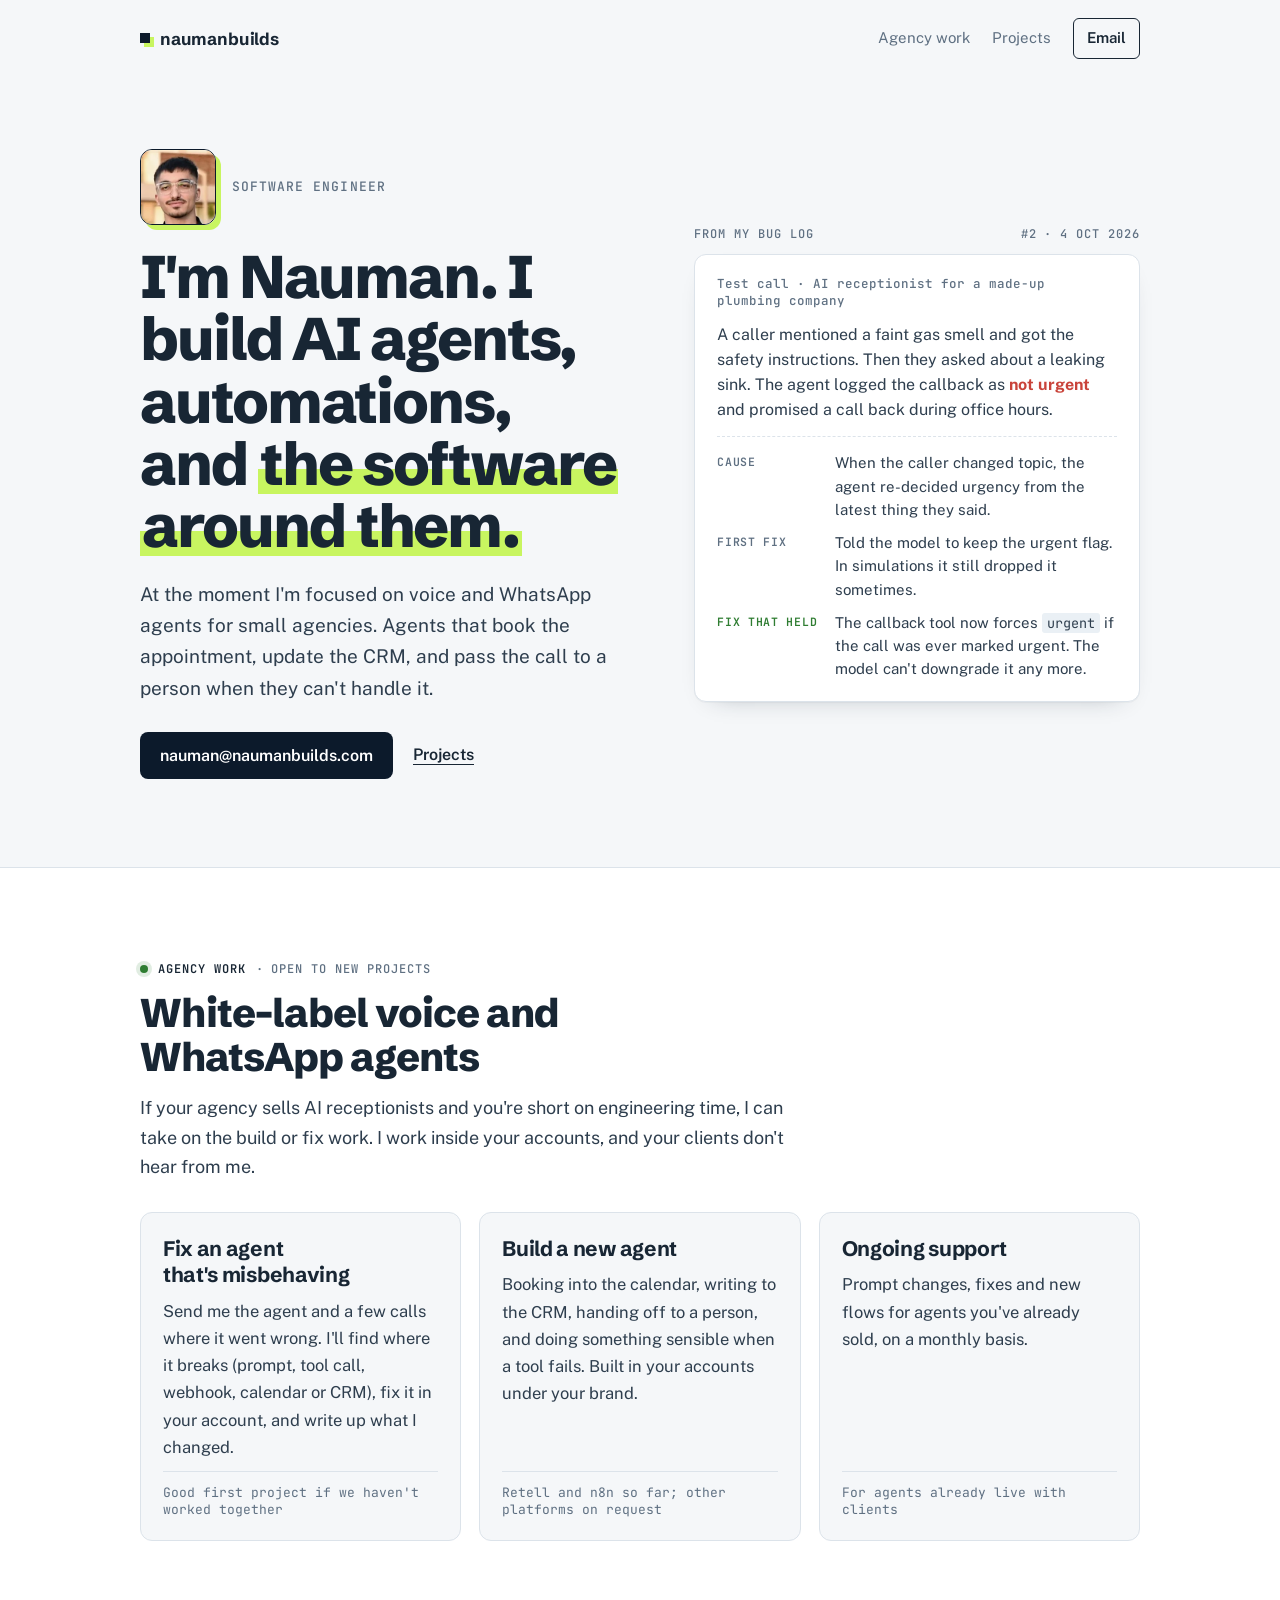
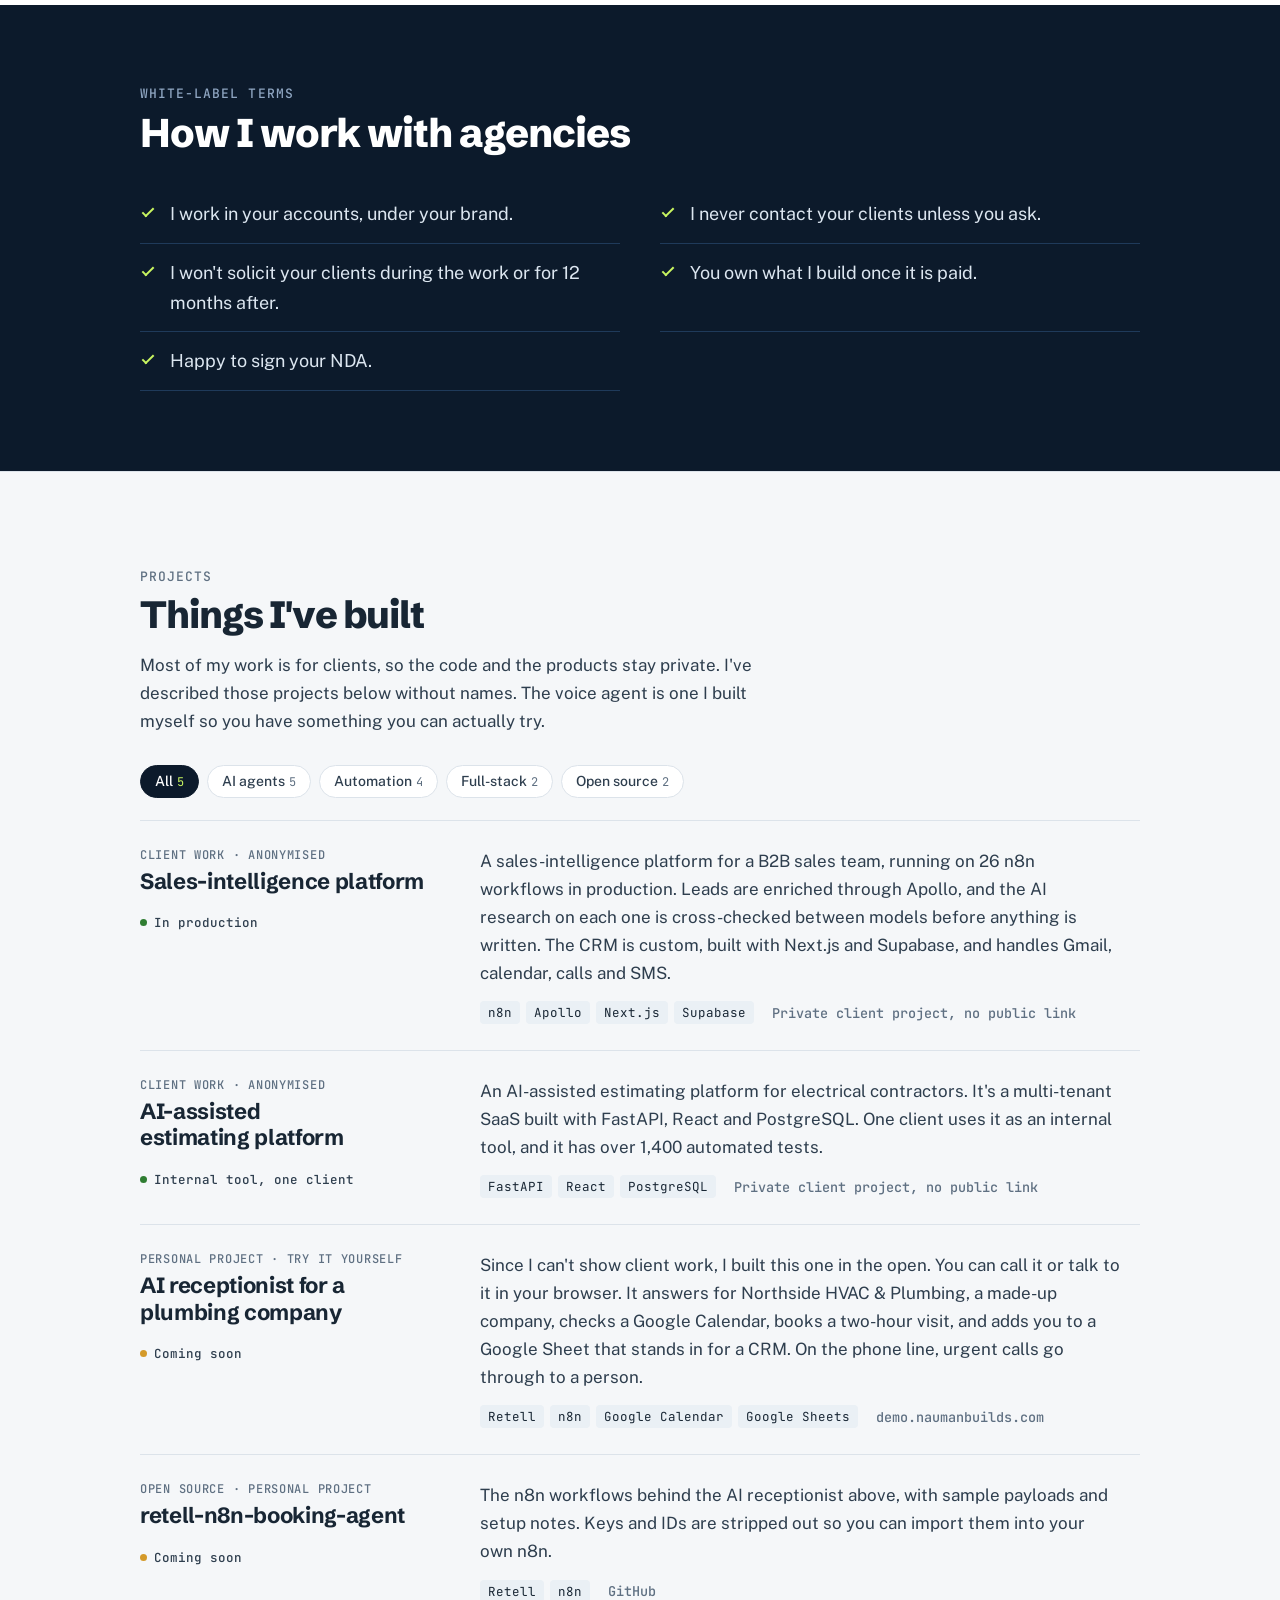
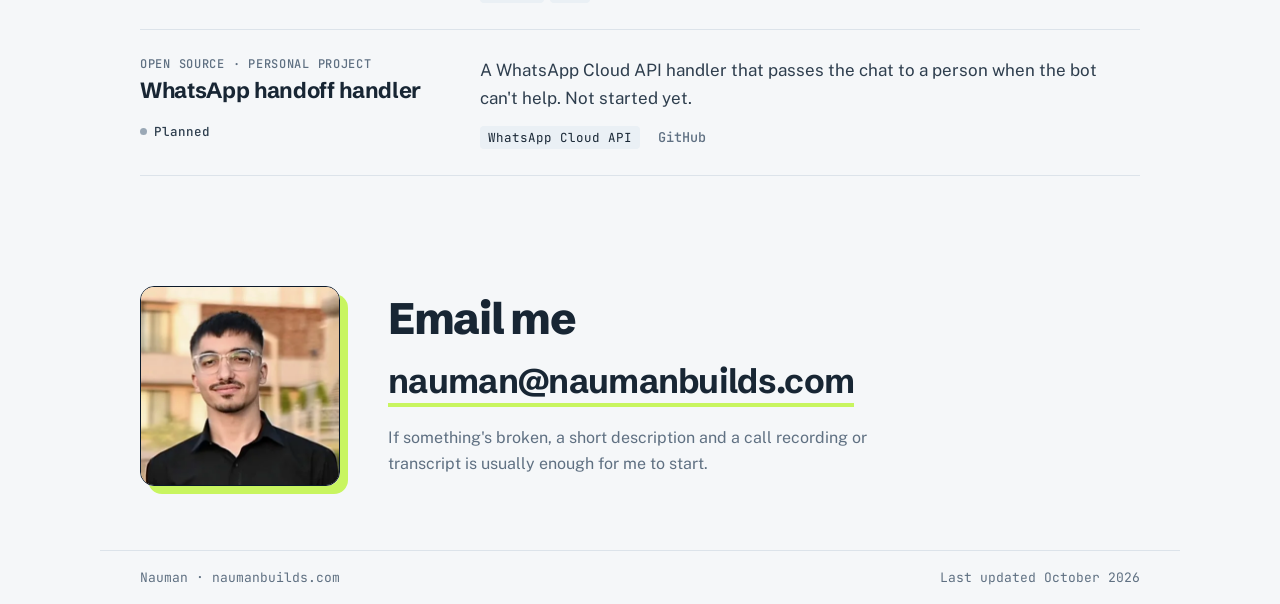
==== index.html @ 66db60d3 "Frame the voice agent as the project visitors can try Co-Authored-By: Claude Opus 5.5 <noreply@anthr" ====
<!doctype html>
<html lang="en">
<head>
<meta charset="utf-8">
<meta name="viewport" content="width=device-width, initial-scale=1">
<title>Nauman · software engineer · naumanbuilds</title>
<meta name="description" content="Nauman, software engineer. I build AI agents, automations, and the software around them, including white-label voice and WhatsApp agents for agencies.">
<link rel="canonical" href="https://naumanbuilds.com/">
<link rel="icon" href="favicon.svg" type="image/svg+xml">
<link rel="apple-touch-icon" href="apple-touch-icon.png">
<link rel="preload" href="assets/fonts/schibsted-grotesk-latin-var.woff2" as="font" type="font/woff2" crossorigin>
<link rel="preload" href="assets/fonts/public-sans-latin-var.woff2" as="font" type="font/woff2" crossorigin>
<link rel="stylesheet" href="assets/css/site.css">
<meta name="theme-color" content="#F5F7F9">
<meta property="og:type" content="website">
<meta property="og:url" content="https://naumanbuilds.com/">
<meta property="og:title" content="Nauman · software engineer">
<meta property="og:description" content="I build AI agents, automations, and the software around them.">
<meta property="og:image" content="https://naumanbuilds.com/assets/img/og.png">
<meta property="og:image:width" content="1200">
<meta property="og:image:height" content="630">
<meta name="twitter:card" content="summary_large_image">
</head>
<body>
<a class="skip" href="#main">Skip to content</a>

<header class="site-head">
  <div class="wrap">
    <a class="logo" href="/"><i aria-hidden="true"></i>naumanbuilds</a>
    <nav class="site-nav" aria-label="Main">
      <a href="#agency-work">Agency work</a>
      <a href="#projects">Projects</a>
      <a class="nav-mail" href="#contact">Email</a>
    </nav>
  </div>
</header>

<main id="main">
  <div class="wrap">
    <section class="hero" aria-labelledby="hero-title">
      <div>
        <div class="id">
          <picture>
            <source srcset="assets/img/nauman-avatar.webp" type="image/webp">
            <img class="avatar" src="assets/img/nauman-avatar.jpg" width="76" height="76" alt="Photo of Nauman">
          </picture>
          <p class="mono-label">Software engineer</p>
        </div>
        <h1 id="hero-title">I'm Nauman. I build AI agents, automations, and <span class="mark">the software around them.</span></h1>
        <p class="lede">At the moment I'm focused on voice and WhatsApp agents for small agencies. Agents that book the appointment, update the CRM, and pass the call to a person when they can't handle it.</p>
        <div class="cta">
          <a class="btn-mail" href="mailto:nauman@naumanbuilds.com">nauman@naumanbuilds.com</a>
          <a class="link-quiet" href="#projects">Projects</a>
        </div>
      </div>

      <aside class="bug" aria-labelledby="bug-title">
        <p class="bug-cap"><span id="bug-title">From my bug log</span><span>#2 · 4 Oct 2026</span></p>
        <div class="bug-card">
          <p class="bug-ctx">Test call · AI receptionist for a made-up plumbing company</p>
          <p>A caller mentioned a faint gas smell and got the safety instructions. Then they asked about a leaking sink. The agent logged the callback as <span class="bad">not urgent</span> and promised a call back during office hours.</p>
          <dl>
            <dt>Cause</dt>
            <dd>When the caller changed topic, the agent re-decided urgency from the latest thing they said.</dd>
            <dt>First fix</dt>
            <dd>Told the model to keep the urgent flag. In simulations it still dropped it sometimes.</dd>
            <dt class="held">Fix that held</dt>
            <dd>The callback tool now forces <code>urgent</code> if the call was ever marked urgent. The model can't downgrade it any more.</dd>
          </dl>
        </div>
      </aside>
    </section>
  </div>

  <!-- Current focus. To change focus later, replace this whole section. -->
  <section class="focus" id="agency-work" aria-labelledby="focus-title">
    <div class="wrap">
      <p class="focus-flag"><i aria-hidden="true"></i>Agency work <span>· open to new projects</span></p>
      <h2 id="focus-title">White-label voice and WhatsApp agents</h2>
      <p class="focus-lede">If your agency sells AI receptionists and you're short on engineering time, I can take on the build or fix work. I work inside your accounts, and your clients don't hear from me.</p>
      <ul class="services">
        <li class="service">
          <h3>Fix an agent that's misbehaving</h3>
          <p>Send me the agent and a few calls where it went wrong. I'll find where it breaks (prompt, tool call, webhook, calendar or CRM), fix it in your account, and write up what I changed.</p>
          <p class="note">Good first project if we haven't worked together</p>
        </li>
        <li class="service">
          <h3>Build a new agent</h3>
          <p>Booking into the calendar, writing to the CRM, handing off to a person, and doing something sensible when a tool fails. Built in your accounts under your brand.</p>
          <p class="note">Retell and n8n so far; other platforms on request</p>
        </li>
        <li class="service">
          <h3>Ongoing support</h3>
          <p>Prompt changes, fixes and new flows for agents you've already sold, on a monthly basis.</p>
          <p class="note">For agents already live with clients</p>
        </li>
      </ul>
    </div>
    <div class="terms">
      <div class="wrap">
        <div class="sec-head">
          <p class="mono-label">White-label terms</p>
          <h2>How I work with agencies</h2>
        </div>
        <ul>
          <li>I work in your accounts, under your brand.</li>
          <li>I never contact your clients unless you ask.</li>
          <li>I won't solicit your clients during the work or for 12 months after.</li>
          <li>You own what I build once it is paid.</li>
          <li>Happy to sign your NDA.</li>
        </ul>
      </div>
    </div>
  </section>

  <div class="wrap">
    <section class="projects" id="projects" aria-labelledby="projects-title">
      <div class="sec-head">
        <p class="mono-label">Projects</p>
        <h2 id="projects-title">Things I've built</h2>
        <p class="sec-intro">Most of my work is for clients, so the code and the products stay private. I've described those projects below without names. The voice agent is one I built myself so you have something you can actually try.</p>
      </div>

      <!-- Filter buttons are built from the data-tags below by assets/js/projects.js. -->
      <div class="filters" role="group" aria-label="Filter projects" hidden></div>

      <!--
        To add a project, copy one <li class="project"> block and edit it.
        data-tags: any of  ai  automation  fullstack  oss   (space-separated)
        status classes: "status live" (green), "status soon" (amber), "status" (grey)
        kind: "Client work · anonymised", "Personal project", "Personal project · try it yourself", "Open source · personal project"
      -->
      <ul class="project-list">
        <li class="project" data-tags="ai automation fullstack">
          <div>
            <p class="project-kind">Client work · anonymised</p>
            <h3>Sales-intelligence platform</h3>
            <p class="status live"><i aria-hidden="true"></i>In production</p>
          </div>
          <div>
            <p>A sales-intelligence platform for a B2B sales team, running on 26 n8n workflows in production. Leads are enriched through Apollo, and the AI research on each one is cross-checked between models before anything is written. The CRM is custom, built with Next.js and Supabase, and handles Gmail, calendar, calls and SMS.</p>
            <div class="project-foot">
              <ul class="stack" aria-label="Built with"><li>n8n</li><li>Apollo</li><li>Next.js</li><li>Supabase</li></ul>
              <span class="project-link">Private client project, no public link</span>
            </div>
          </div>
        </li>

        <li class="project" data-tags="ai fullstack">
          <div>
            <p class="project-kind">Client work · anonymised</p>
            <h3>AI-assisted estimating platform</h3>
            <p class="status live"><i aria-hidden="true"></i>Internal tool, one client</p>
          </div>
          <div>
            <p>An AI-assisted estimating platform for electrical contractors. It's a multi-tenant SaaS built with FastAPI, React and PostgreSQL. One client uses it as an internal tool, and it has over 1,400 automated tests.</p>
            <div class="project-foot">
              <ul class="stack" aria-label="Built with"><li>FastAPI</li><li>React</li><li>PostgreSQL</li></ul>
              <span class="project-link">Private client project, no public link</span>
            </div>
          </div>
        </li>

        <li class="project" data-tags="ai automation">
          <div>
            <p class="project-kind">Personal project · try it yourself</p>
            <h3>AI receptionist for a plumbing company</h3>
            <p class="status soon"><i aria-hidden="true"></i>Coming soon</p>
          </div>
          <div>
            <p>Since I can't show client work, I built this one in the open. You can call it or talk to it in your browser. It answers for Northside HVAC &amp; Plumbing, a made-up company, checks a Google Calendar, books a two-hour visit, and adds you to a Google Sheet that stands in for a CRM. On the phone line, urgent calls go through to a person.</p>
            <div class="project-foot">
              <ul class="stack" aria-label="Built with"><li>Retell</li><li>n8n</li><li>Google Calendar</li><li>Google Sheets</li></ul>
              <span class="project-link">demo.naumanbuilds.com</span>
            </div>
          </div>
        </li>

        <li class="project" data-tags="ai automation oss">
          <div>
            <p class="project-kind">Open source · personal project</p>
            <h3>retell-n8n-booking-agent</h3>
            <p class="status soon"><i aria-hidden="true"></i>Coming soon</p>
          </div>
          <div>
            <p>The n8n workflows behind the AI receptionist above, with sample payloads and setup notes. Keys and IDs are stripped out so you can import them into your own n8n.</p>
            <div class="project-foot">
              <ul class="stack" aria-label="Built with"><li>Retell</li><li>n8n</li></ul>
              <span class="project-link">GitHub</span>
            </div>
          </div>
        </li>

        <li class="project" data-tags="ai automation oss">
          <div>
            <p class="project-kind">Open source · personal project</p>
            <h3>WhatsApp handoff handler</h3>
            <p class="status"><i aria-hidden="true"></i>Planned</p>
          </div>
          <div>
            <p>A WhatsApp Cloud API handler that passes the chat to a person when the bot can't help. Not started yet.</p>
            <div class="project-foot">
              <ul class="stack" aria-label="Built with"><li>WhatsApp Cloud API</li></ul>
              <span class="project-link">GitHub</span>
            </div>
          </div>
        </li>
      </ul>
    </section>

    <section class="contact" id="contact" aria-labelledby="contact-title">
      <figure>
        <picture>
          <source srcset="assets/img/nauman-photo.webp" type="image/webp">
          <img src="assets/img/nauman-photo.jpg" width="200" height="200" alt="Photo of Nauman">
        </picture>
      </figure>
      <div>
        <h2 id="contact-title">Email me</h2>
        <a class="mail" href="mailto:nauman@naumanbuilds.com">nauman@naumanbuilds.com</a>
        <p>If something's broken, a short description and a call recording or transcript is usually enough for me to start.</p>
      </div>
    </section>
  </div>
</main>

<footer class="site-foot">
  <div class="wrap">
    <span>Nauman · naumanbuilds.com</span>
    <span>Last updated October 2026</span>
  </div>
</footer>

<script src="assets/js/projects.js" defer></script>
</body>
</html>
---- assets/css/site.css ----
/* naumanbuilds.com
   Light, readable main site. Navy and lime are shared with demo.naumanbuilds.com.
   Layout: one column of sections at max 1080px; hero is two columns on wide screens. */

@font-face {
  font-family: "Schibsted Grotesk";
  src: url("../fonts/schibsted-grotesk-latin-var.woff2") format("woff2");
  font-weight: 400 800;
  font-display: swap;
}
@font-face {
  font-family: "Public Sans";
  src: url("../fonts/public-sans-latin-var.woff2") format("woff2");
  font-weight: 400 700;
  font-display: swap;
}
@font-face {
  font-family: "JetBrains Mono";
  src: url("../fonts/jetbrains-mono-latin-var.woff2") format("woff2");
  font-weight: 400 600;
  font-display: swap;
}

:root {
  --bg: #F5F7F9;
  --surface: #FFFFFF;
  --ink: #182634;
  --body: #2E3E4E;
  --muted: #5F7082;
  --line: #DCE3EA;
  --chip: #EAF0F5;
  --navy: #0C1A2B;
  --navy-line: #1F3A5A;
  --navy-text: #DCE6F0;
  --navy-muted: #8FA6C2;
  --lime: #C8F560;
  --ok: #2F7D32;
  --fail: #C9433A;
  --soon: #D49A2A;
  --idle: #9AA8B6;

  --f-head: "Schibsted Grotesk", "Segoe UI", Roboto, Helvetica, Arial, sans-serif;
  --f-body: "Public Sans", "Segoe UI", Roboto, Helvetica, Arial, sans-serif;
  --f-mono: "JetBrains Mono", ui-monospace, SFMono-Regular, Menlo, Consolas, monospace;

  --wrap: 1080px;
  --gutter: clamp(18px, 4vw, 40px);
  --radius: 12px;
  color-scheme: light;
}

*, *::before, *::after { box-sizing: border-box }
html { -webkit-text-size-adjust: 100%; scroll-behavior: smooth }
@media (prefers-reduced-motion: reduce) { html { scroll-behavior: auto } }
body {
  margin: 0;
  background: var(--bg);
  color: var(--body);
  font-family: var(--f-body);
  font-size: 18px;
  line-height: 1.65;
}
img { max-width: 100%; height: auto; display: block }
a { color: inherit }
h1, h2, h3 { font-family: var(--f-head); color: var(--ink); text-wrap: balance; margin: 0 }
p { margin: 0 }
:focus-visible { outline: 2px solid var(--ink); outline-offset: 3px; border-radius: 2px }

.skip { position: absolute; left: 12px; top: -60px; background: var(--navy); color: #FFFFFF; padding: 10px 14px; border-radius: 6px; z-index: 10; text-decoration: none }
.skip:focus { top: 12px }

.wrap { max-width: var(--wrap); margin: 0 auto; padding-inline: var(--gutter) }
.mono-label { font: 500 13px/1.4 var(--f-mono); color: var(--muted); text-transform: uppercase; letter-spacing: .08em }

/* ---------- header ---------- */
.site-head .wrap { display: flex; flex-wrap: wrap; gap: 10px 24px; align-items: center; justify-content: space-between; padding-block: 18px }
.logo { display: inline-flex; align-items: center; gap: 10px; font: 700 17px var(--f-head); color: var(--ink); text-decoration: none; letter-spacing: -.01em }
.logo i { width: 10px; height: 10px; background: var(--navy); box-shadow: 4px 4px 0 var(--lime) }
.site-nav { display: flex; flex-wrap: wrap; gap: 6px 22px; align-items: center; font-size: 15px }
.site-nav a { color: var(--muted); text-decoration: none }
.site-nav a:hover { color: var(--ink) }
.site-nav .nav-mail { color: var(--ink); font-weight: 600; border: 1.5px solid var(--ink); padding: 7px 13px; border-radius: 6px }

/* ---------- hero ---------- */
.hero { display: grid; grid-template-columns: minmax(0, 1.1fr) minmax(0, 1fr); gap: clamp(28px, 5vw, 64px); align-items: center; padding-block: clamp(28px, 6vw, 72px) clamp(48px, 7vw, 88px) }
.id { display: flex; gap: 16px; align-items: center; margin-bottom: 20px }
.avatar { width: 76px; height: 76px; border-radius: 12px; object-fit: cover; border: 1.5px solid var(--navy); box-shadow: 5px 5px 0 var(--lime); flex: none }
.hero h1 { font-size: clamp(36px, 5.2vw, 60px); line-height: 1.04; letter-spacing: -.035em; font-weight: 800 }
.mark { background: linear-gradient(transparent 58%, var(--lime) 58%, var(--lime) 92%, transparent 92%); padding-inline: .04em; -webkit-box-decoration-break: clone; box-decoration-break: clone }
.lede { font-size: 19px; max-width: 46ch; margin-top: 22px }
.cta { display: flex; flex-wrap: wrap; gap: 12px 20px; align-items: center; margin-top: 28px }
.btn-mail { background: var(--navy); color: #FFFFFF; text-decoration: none; font: 600 16px var(--f-body); padding: 14px 20px; border-radius: 8px; overflow-wrap: anywhere }
.btn-mail:hover { background: #142a44 }
.link-quiet { color: var(--ink); font-weight: 600; font-size: 16px; text-underline-offset: 4px }

/* the hook: a real entry from the demo's bug log */
.bug { display: grid; gap: 12px; min-width: 0 }
.bug-cap { display: flex; justify-content: space-between; gap: 10px; font: 500 12px var(--f-mono); color: var(--muted); text-transform: uppercase; letter-spacing: .08em }
.bug-card { background: var(--surface); border: 1px solid var(--line); border-radius: var(--radius); padding: 20px 22px; font-size: 16px; line-height: 1.55; box-shadow: 0 1px 0 rgba(24,38,52,.03), 0 10px 26px -20px rgba(24,38,52,.45) }
.bug-card > p + p, .bug-card > p + dl { margin-top: 14px }
.bug-ctx { font: 500 12.5px var(--f-mono); color: var(--muted) }
.bug-card .bad { color: var(--fail); font-weight: 700 }
.bug-card dl { margin: 0; display: grid; grid-template-columns: 104px minmax(0, 1fr); gap: 10px 14px; border-top: 1px dashed var(--line); padding-top: 14px; font-size: 15px }
.bug-card dt { font: 600 11.5px/1.9 var(--f-mono); text-transform: uppercase; letter-spacing: .06em; color: var(--muted) }
.bug-card dt.held { color: var(--ok) }
.bug-card dd { margin: 0 }
code { font: 13.5px var(--f-mono); background: var(--chip); padding: 1px 5px; border-radius: 3px }

/* ---------- section headings ---------- */
.sec-head { display: grid; gap: 8px; margin-bottom: 30px; max-width: 640px }
.sec-head h2 { font-size: clamp(28px, 3.6vw, 38px); line-height: 1.12; letter-spacing: -.025em; font-weight: 800 }

/* ---------- agency work (swappable "current focus" block) ---------- */
.focus { background: var(--surface); border-block: 1px solid var(--line); padding-top: clamp(44px, 7vw, 84px) }
.focus-flag { display: inline-flex; gap: 10px; align-items: center; font: 600 12px var(--f-mono); text-transform: uppercase; letter-spacing: .08em; color: var(--ink); margin-bottom: 14px }
.focus-flag i { width: 8px; height: 8px; border-radius: 50%; background: var(--ok); box-shadow: 0 0 0 4px rgba(47,125,50,.14) }
.focus-flag span { color: var(--muted); font-weight: 500 }
.focus h2 { font-size: clamp(28px, 3.6vw, 40px); line-height: 1.1; letter-spacing: -.025em; font-weight: 800; max-width: 22ch }
.focus-lede { max-width: 60ch; margin: 14px 0 30px }
.services { display: grid; grid-template-columns: repeat(3, minmax(0, 1fr)); gap: 18px; list-style: none; margin: 0; padding: 0 }
.service { background: var(--bg); border: 1px solid var(--line); border-radius: var(--radius); padding: 22px; display: flex; flex-direction: column; gap: 10px; min-width: 0 }
.service h3 { font-size: 21px; line-height: 1.25; letter-spacing: -.015em; font-weight: 700 }
.service p { font-size: 16.5px }
.service .note { margin-top: auto; padding-top: 12px; border-top: 1px solid var(--line); font: 13px var(--f-mono); color: var(--muted) }

.terms { background: var(--navy); color: var(--navy-text); margin-top: clamp(40px, 6vw, 64px); padding-block: clamp(44px, 7vw, 80px) }
.terms .mono-label { color: var(--navy-muted) }
.terms h2 { color: #FFFFFF }
.terms ul { list-style: none; margin: 0; padding: 0; display: grid; grid-template-columns: repeat(2, minmax(0, 1fr)); gap: 0 40px }
.terms li { position: relative; padding: 14px 0 14px 30px; border-bottom: 1px solid var(--navy-line) }
.terms li::before { content: ""; position: absolute; left: 2px; top: 23px; width: 12px; height: 6px; border-left: 2.5px solid var(--lime); border-bottom: 2.5px solid var(--lime); transform: rotate(-45deg) }

/* ---------- projects ---------- */
.projects { padding-top: clamp(48px, 8vw, 96px) }
.filters { display: flex; flex-wrap: wrap; gap: 8px; margin-bottom: 22px }
.filters[hidden] { display: none }
.filters button { font: 500 14px var(--f-body); color: var(--body); background: var(--surface); border: 1px solid var(--line); border-radius: 999px; padding: 7px 14px; cursor: pointer }
.filters button span { font: 12px var(--f-mono); color: var(--muted); margin-left: 4px }
.filters button[aria-pressed="true"] { background: var(--navy); color: #FFFFFF; border-color: var(--navy) }
.filters button[aria-pressed="true"] span { color: var(--lime) }
.project-list { list-style: none; margin: 0; padding: 0; border-top: 1px solid var(--line) }
.project { display: grid; grid-template-columns: minmax(0, 300px) minmax(0, 1fr); gap: 10px 40px; padding: 26px 0; border-bottom: 1px solid var(--line) }
.project[hidden] { display: none }
.project .project-kind { font: 500 12px var(--f-mono); color: var(--muted); text-transform: uppercase; letter-spacing: .06em }
.project h3 { margin: 6px 0 10px; font-size: 22px; line-height: 1.2; letter-spacing: -.015em; font-weight: 700; overflow-wrap: anywhere }
.project .status { display: inline-flex; gap: 7px; align-items: center; font: 500 12.5px var(--f-mono) }
.status i { width: 7px; height: 7px; border-radius: 50%; background: var(--idle) }
.status.live i { background: var(--ok) }
.status.soon i { background: var(--soon) }
.project p { font-size: 17px; max-width: 64ch }
.project-foot { display: flex; flex-wrap: wrap; gap: 8px 18px; align-items: center; margin-top: 14px }
.stack { display: flex; flex-wrap: wrap; gap: 6px; list-style: none; margin: 0; padding: 0 }
.stack li { font: 12.5px var(--f-mono); color: var(--ink); background: var(--chip); padding: 3px 8px; border-radius: 4px }
.project-link { font: 500 13.5px var(--f-mono); color: var(--muted) }
.project-link a { color: var(--ink); font-weight: 600 }

/* ---------- contact ---------- */
.contact { display: grid; grid-template-columns: 200px minmax(0, 1fr); gap: clamp(24px, 4vw, 48px); align-items: center; padding-block: clamp(56px, 9vw, 110px) clamp(40px, 6vw, 64px) }
.contact figure { margin: 0 }
.contact img { width: 200px; aspect-ratio: 1; object-fit: cover; border-radius: 14px; border: 1.5px solid var(--navy); box-shadow: 8px 8px 0 var(--lime) }
.contact h2 { font-size: clamp(30px, 4vw, 44px); letter-spacing: -.03em; line-height: 1.1; font-weight: 800 }
.contact .mail { display: inline-block; margin-top: 18px; font: 700 clamp(22px, 3.6vw, 34px)/1.25 var(--f-head); color: var(--ink); text-decoration: none; border-bottom: 4px solid var(--lime); letter-spacing: -.02em; overflow-wrap: anywhere }
.contact .mail:hover { border-bottom-color: var(--ink) }
.contact p { margin-top: 18px; color: var(--muted); font-size: 16px; max-width: 52ch }

.site-foot .wrap { border-top: 1px solid var(--line); padding-block: 18px; font: 13px var(--f-mono); color: var(--muted); display: flex; flex-wrap: wrap; justify-content: space-between; gap: 8px }

/* ---------- small screens ---------- */
@media (max-width: 860px) {
  .hero, .terms ul { grid-template-columns: minmax(0, 1fr) }
  .services { grid-template-columns: minmax(0, 1fr) }
  .project { grid-template-columns: minmax(0, 1fr) }
  .site-nav a:not(.nav-mail) { display: none }
}
@media (max-width: 600px) {
  .contact { grid-template-columns: minmax(0, 1fr) }
  .contact img { width: 160px }
}
@media (max-width: 480px) {
  .bug-card dl { grid-template-columns: minmax(0, 1fr); gap: 2px }
  .bug-card dd { margin-bottom: 10px }
}

@media print {
  .site-nav, .filters, .skip { display: none }
  .terms { background: none; color: var(--body) }
  .terms h2 { color: var(--ink) }
}

.sec-intro { max-width: 62ch; color: var(--body); font-size: 17px; margin-top: 6px }
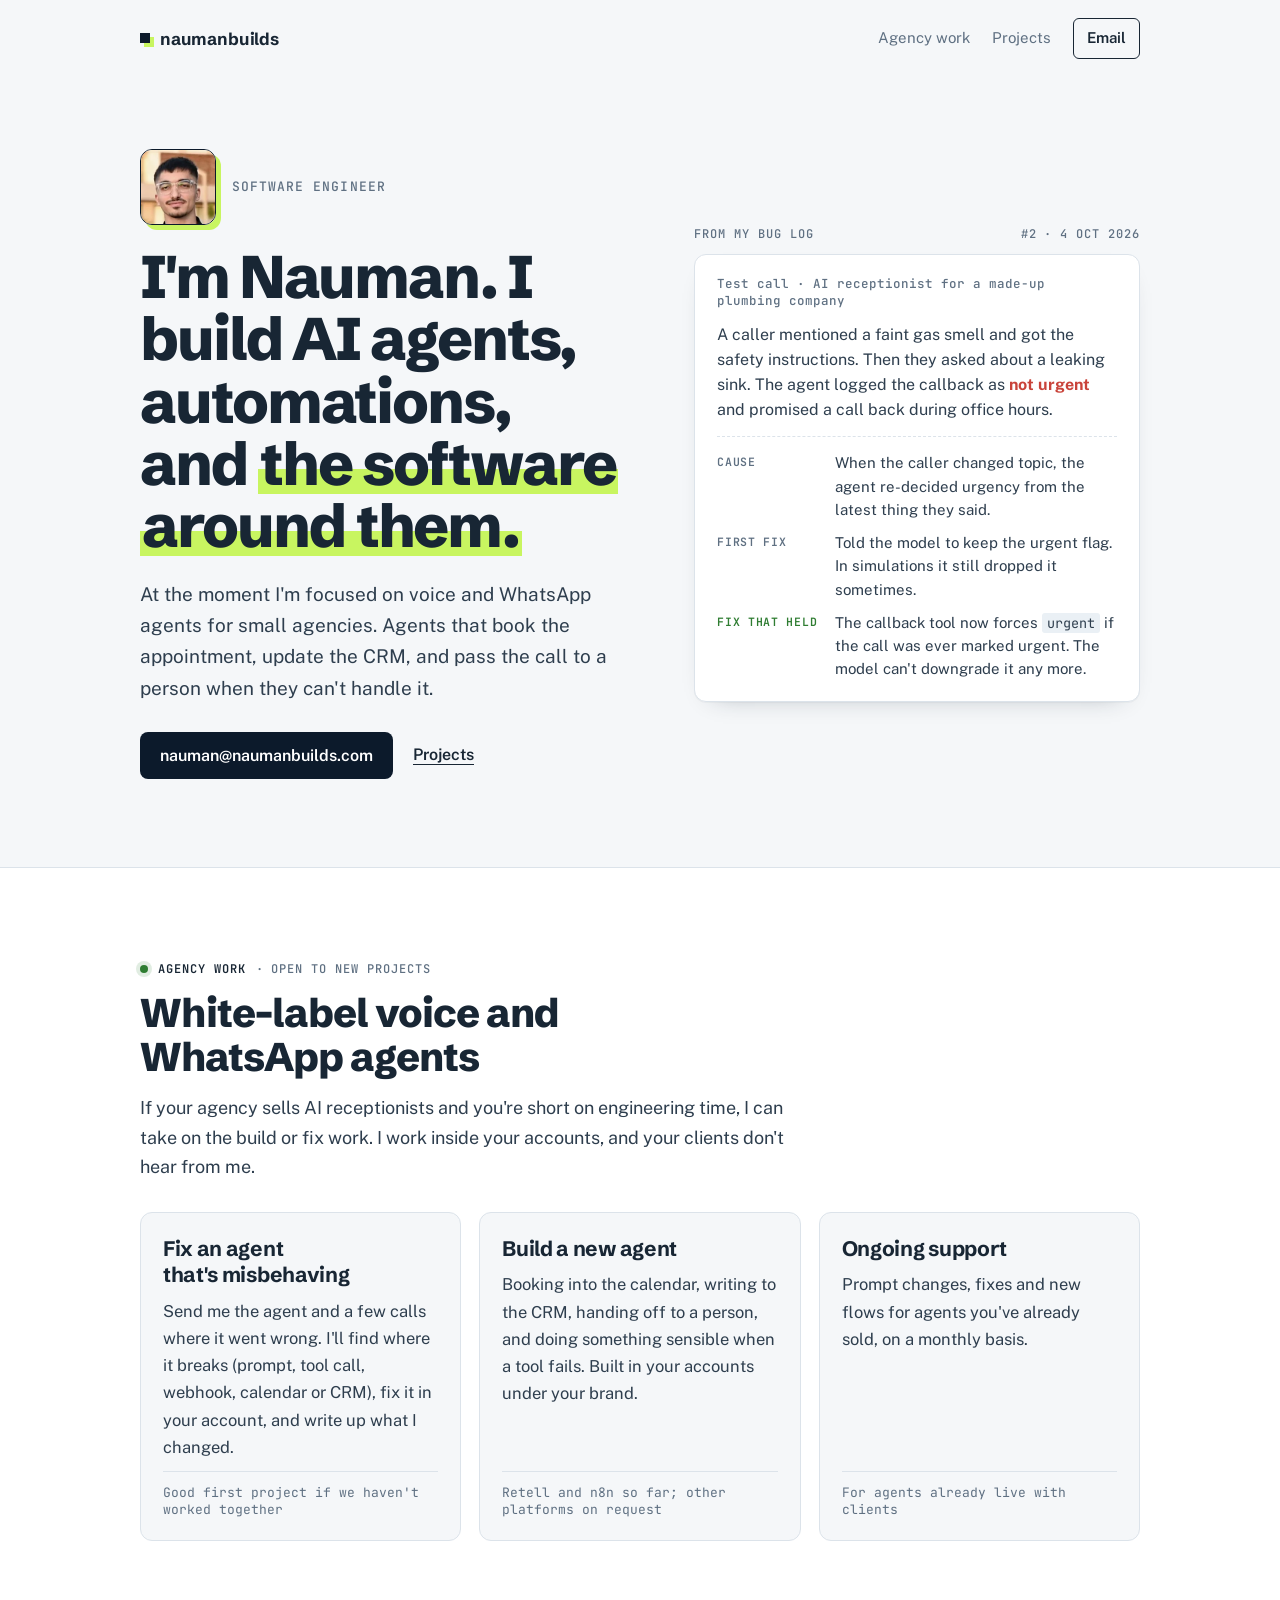
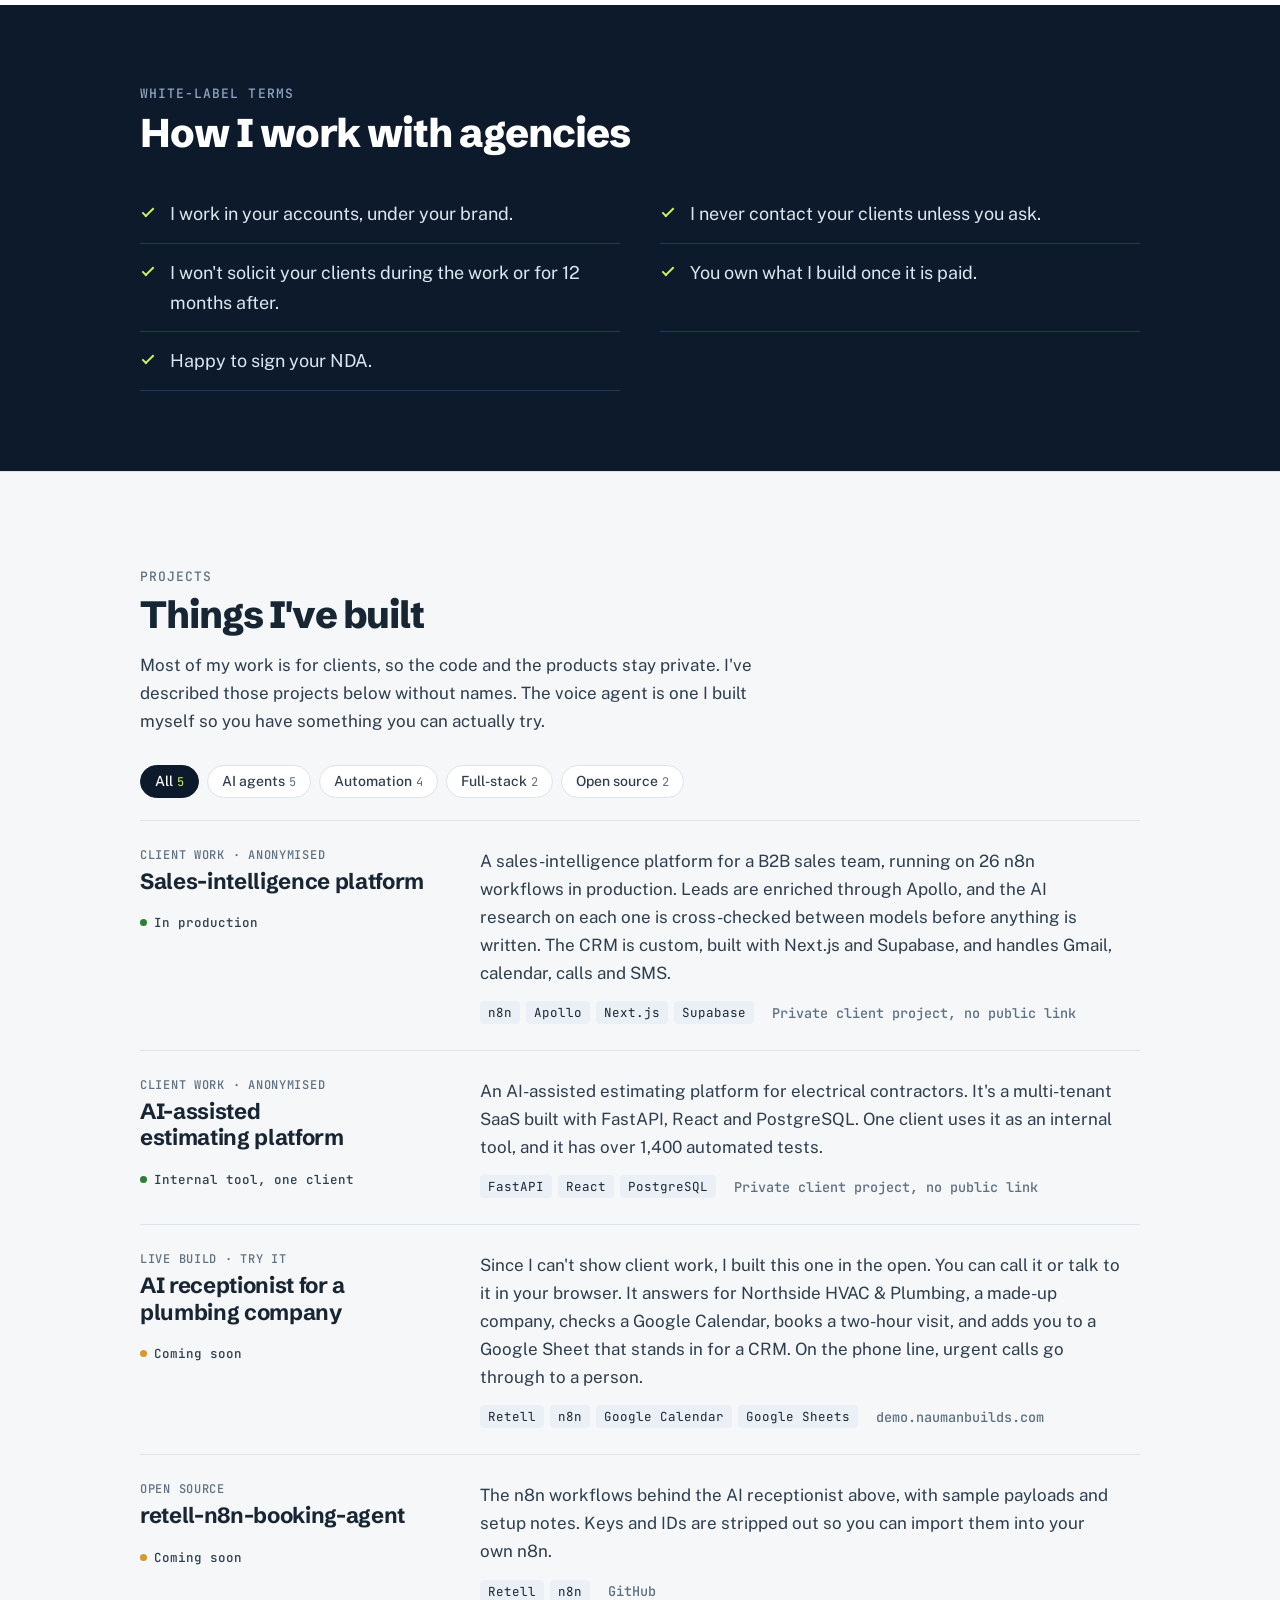
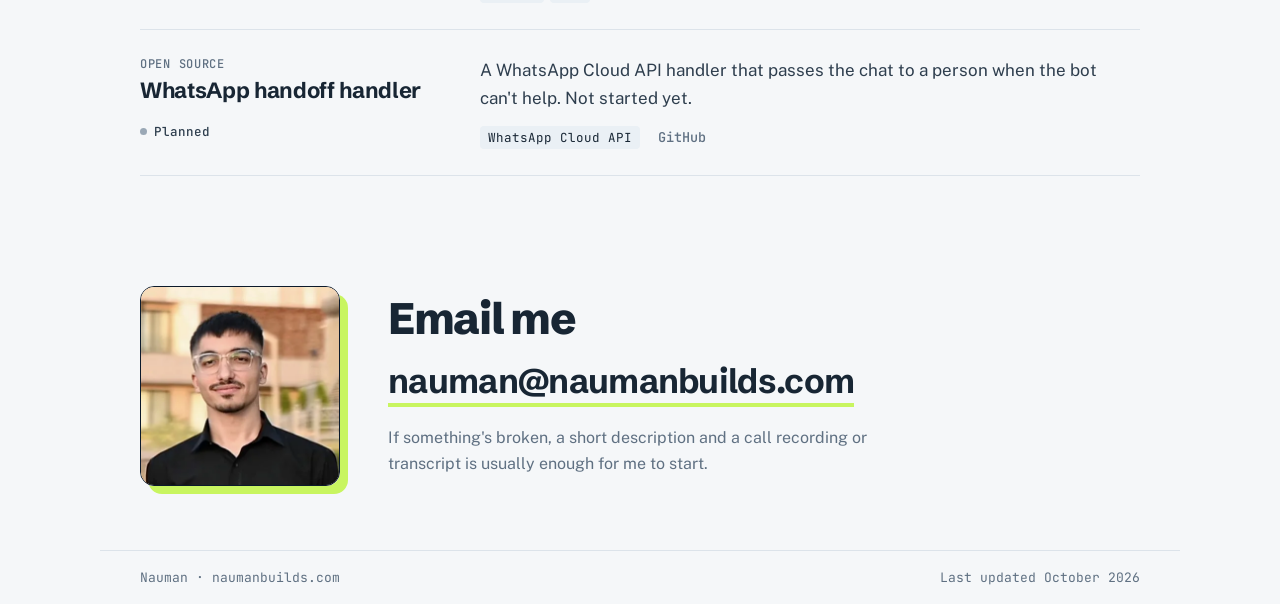
==== commit 77749959: "Relabel the voice agent and open-source projects Co-Authored-By: Claude Opus 5.5 <noreply@anthropic." ====
--- a/index.html
+++ b/index.html
@@ -128,7 +128,7 @@
         To add a project, copy one <li class="project"> block and edit it.
         data-tags: any of  ai  automation  fullstack  oss   (space-separated)
         status classes: "status live" (green), "status soon" (amber), "status" (grey)
-        kind: "Client work · anonymised", "Personal project", "Personal project · try it yourself", "Open source · personal project"
+        kind: "Client work · anonymised", "Live build · try it", "Open source"
       -->
       <ul class="project-list">
         <li class="project" data-tags="ai automation fullstack">
@@ -163,7 +163,7 @@
 
         <li class="project" data-tags="ai automation">
           <div>
-            <p class="project-kind">Personal project · try it yourself</p>
+            <p class="project-kind">Live build · try it</p>
             <h3>AI receptionist for a plumbing company</h3>
             <p class="status soon"><i aria-hidden="true"></i>Coming soon</p>
           </div>
@@ -178,7 +178,7 @@
 
         <li class="project" data-tags="ai automation oss">
           <div>
-            <p class="project-kind">Open source · personal project</p>
+            <p class="project-kind">Open source</p>
             <h3>retell-n8n-booking-agent</h3>
             <p class="status soon"><i aria-hidden="true"></i>Coming soon</p>
           </div>
@@ -193,7 +193,7 @@
 
         <li class="project" data-tags="ai automation oss">
           <div>
-            <p class="project-kind">Open source · personal project</p>
+            <p class="project-kind">Open source</p>
             <h3>WhatsApp handoff handler</h3>
             <p class="status"><i aria-hidden="true"></i>Planned</p>
           </div>
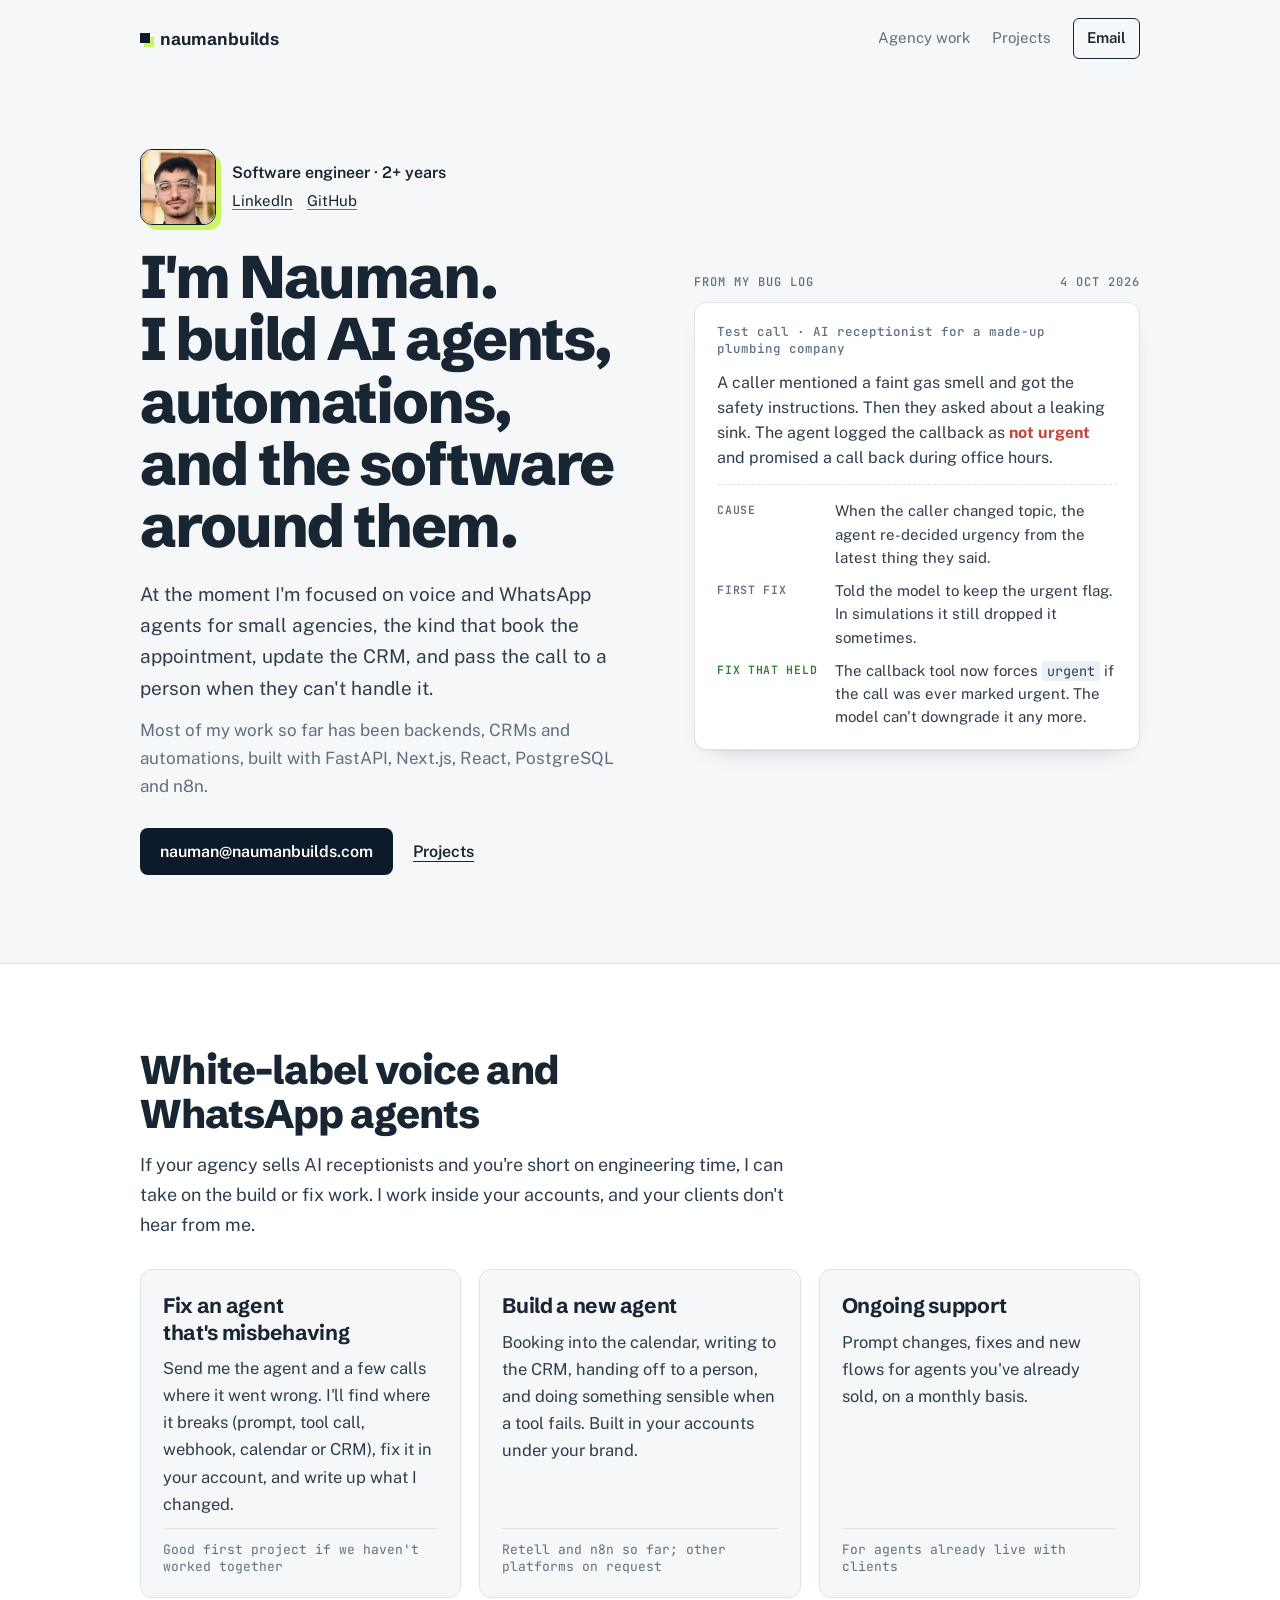
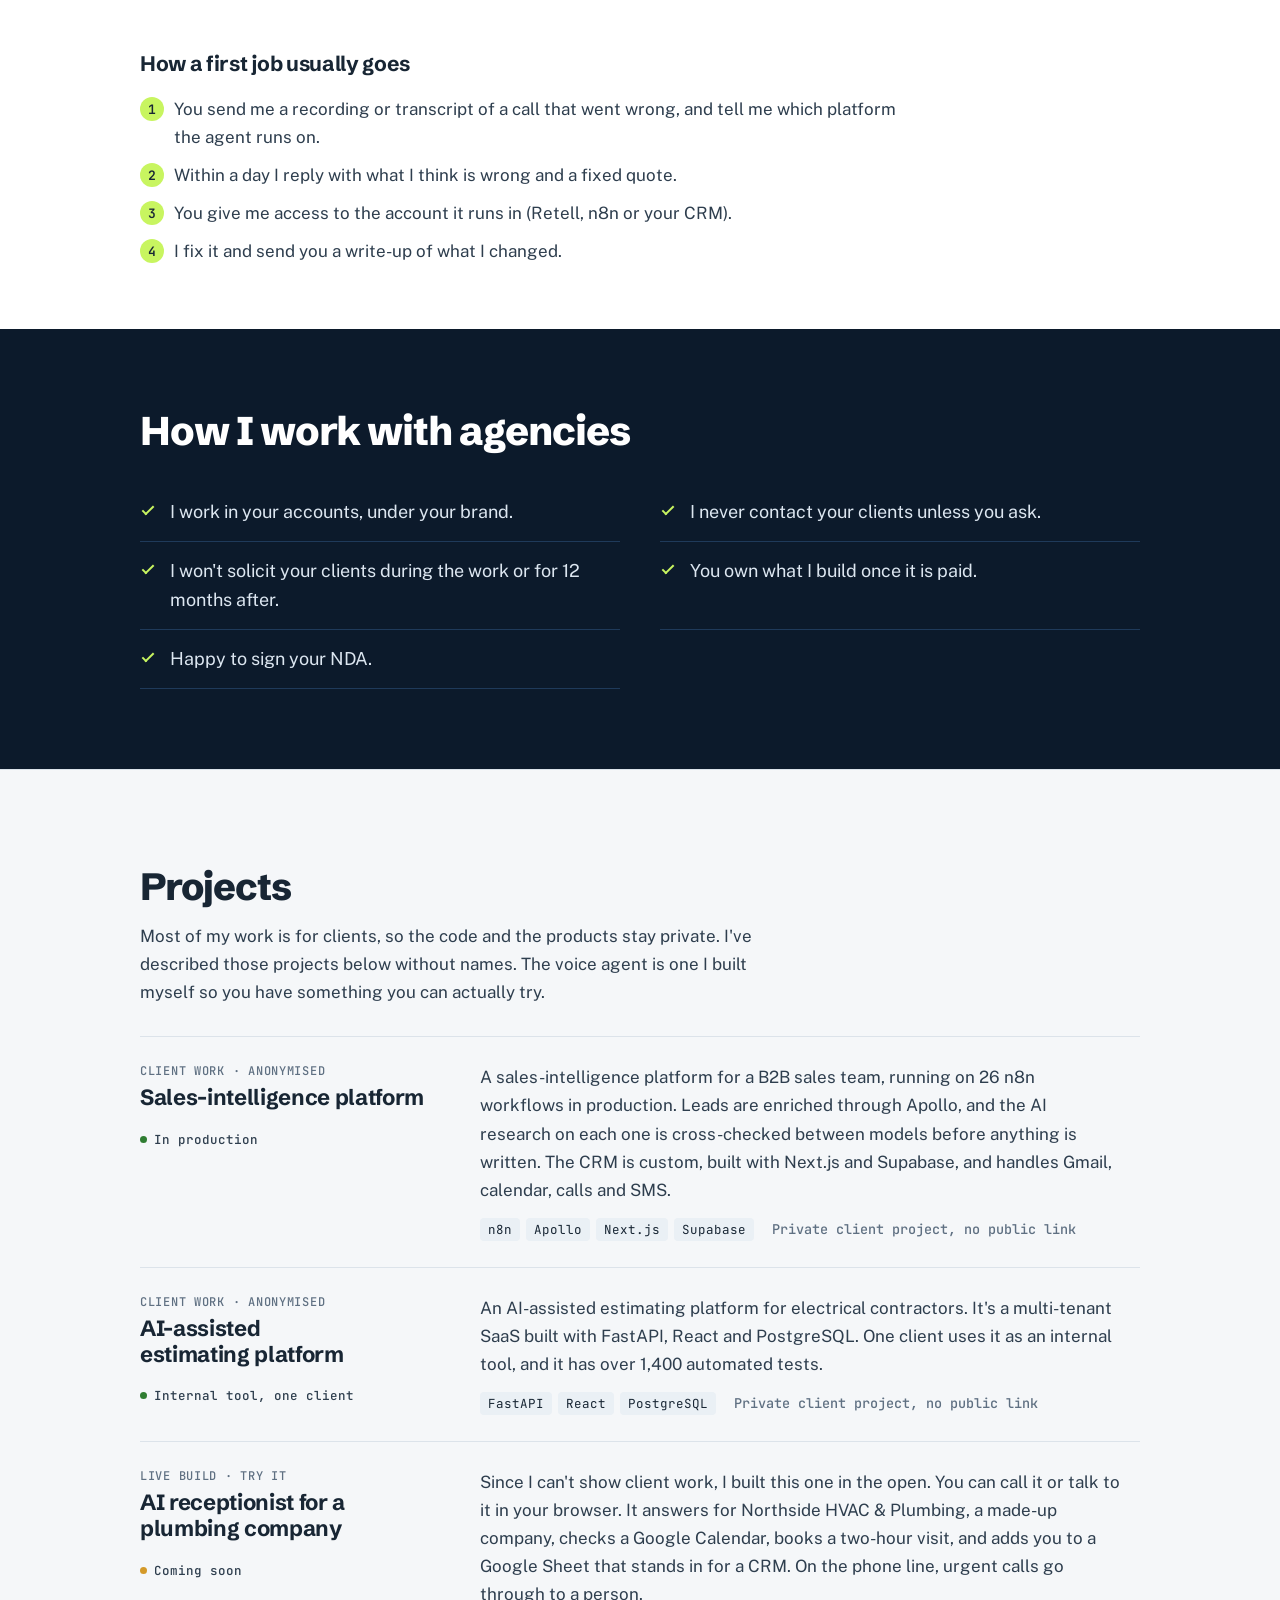
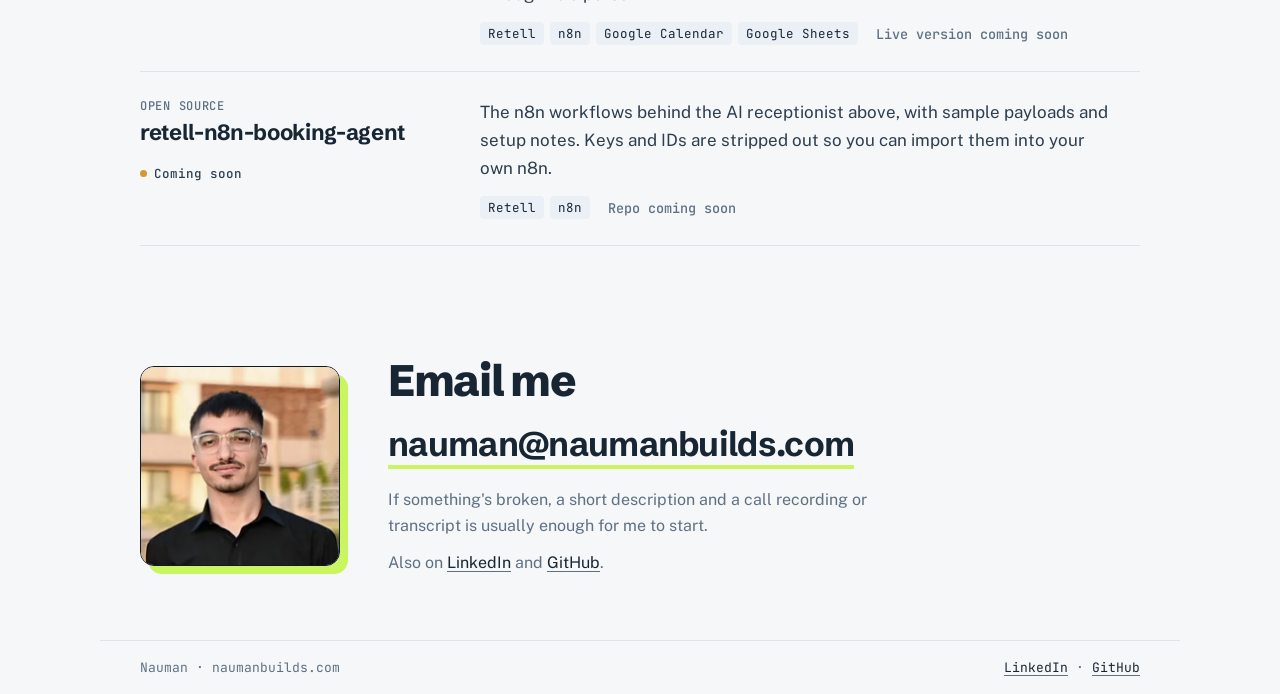
==== commit 2a4dac54: "Apply review fixes: identity links, first-job steps, trim template patterns Co-Authored-By: Claude O" ====
--- a/index.html
+++ b/index.html
@@ -3,7 +3,7 @@
 <head>
 <meta charset="utf-8">
 <meta name="viewport" content="width=device-width, initial-scale=1">
-<title>Nauman · software engineer · naumanbuilds</title>
+<title>Nauman · Software engineer for AI agents and automations</title>
 <meta name="description" content="Nauman, software engineer. I build AI agents, automations, and the software around them, including white-label voice and WhatsApp agents for agencies.">
 <link rel="canonical" href="https://naumanbuilds.com/">
 <link rel="icon" href="favicon.svg" type="image/svg+xml">
@@ -20,6 +20,9 @@
 <meta property="og:image:width" content="1200">
 <meta property="og:image:height" content="630">
 <meta name="twitter:card" content="summary_large_image">
+<script type="application/ld+json">
+{"@context":"https://schema.org","@type":"Person","name":"Nauman","jobTitle":"Software engineer","url":"https://naumanbuilds.com/","email":"mailto:nauman@naumanbuilds.com","sameAs":["https://www.linkedin.com/in/muhammad-nauman-4b3b47280","https://github.com/AzathothVoid"]}
+</script>
 </head>
 <body>
 <a class="skip" href="#main">Skip to content</a>
@@ -44,10 +47,14 @@
             <source srcset="assets/img/nauman-avatar.webp" type="image/webp">
             <img class="avatar" src="assets/img/nauman-avatar.jpg" width="76" height="76" alt="Photo of Nauman">
           </picture>
-          <p class="mono-label">Software engineer</p>
-        </div>
-        <h1 id="hero-title">I'm Nauman. I build AI agents, automations, and <span class="mark">the software around them.</span></h1>
-        <p class="lede">At the moment I'm focused on voice and WhatsApp agents for small agencies. Agents that book the appointment, update the CRM, and pass the call to a person when they can't handle it.</p>
+          <div class="id-text">
+            <p class="id-role">Software engineer · 2+ years</p>
+            <p class="id-links"><a href="https://www.linkedin.com/in/muhammad-nauman-4b3b47280" rel="me">LinkedIn</a><a href="https://github.com/AzathothVoid" rel="me">GitHub</a></p>
+          </div>
+        </div>
+        <h1 id="hero-title">I'm Nauman. I&nbsp;build AI agents, automations, and the software around them.</h1>
+        <p class="lede">At the moment I'm focused on voice and WhatsApp agents for small agencies, the kind that book the appointment, update the CRM, and pass the call to a person when they can't handle it.</p>
+        <p class="lede-2">Most of my work so far has been backends, CRMs and automations, built with FastAPI, Next.js, React, PostgreSQL and n8n.</p>
         <div class="cta">
           <a class="btn-mail" href="mailto:nauman@naumanbuilds.com">nauman@naumanbuilds.com</a>
           <a class="link-quiet" href="#projects">Projects</a>
@@ -55,13 +62,13 @@
       </div>
 
       <aside class="bug" aria-labelledby="bug-title">
-        <p class="bug-cap"><span id="bug-title">From my bug log</span><span>#2 · 4 Oct 2026</span></p>
+        <p class="bug-cap"><span id="bug-title">From my bug log</span><span>4 Oct 2026</span></p>
         <div class="bug-card">
           <p class="bug-ctx">Test call · AI receptionist for a made-up plumbing company</p>
           <p>A caller mentioned a faint gas smell and got the safety instructions. Then they asked about a leaking sink. The agent logged the callback as <span class="bad">not urgent</span> and promised a call back during office hours.</p>
           <dl>
-            <dt>Cause</dt>
-            <dd>When the caller changed topic, the agent re-decided urgency from the latest thing they said.</dd>
+            <dt class="cause">Cause</dt>
+            <dd class="cause">When the caller changed topic, the agent re-decided urgency from the latest thing they said.</dd>
             <dt>First fix</dt>
             <dd>Told the model to keep the urgent flag. In simulations it still dropped it sometimes.</dd>
             <dt class="held">Fix that held</dt>
@@ -75,7 +82,6 @@
   <!-- Current focus. To change focus later, replace this whole section. -->
   <section class="focus" id="agency-work" aria-labelledby="focus-title">
     <div class="wrap">
-      <p class="focus-flag"><i aria-hidden="true"></i>Agency work <span>· open to new projects</span></p>
       <h2 id="focus-title">White-label voice and WhatsApp agents</h2>
       <p class="focus-lede">If your agency sells AI receptionists and you're short on engineering time, I can take on the build or fix work. I work inside your accounts, and your clients don't hear from me.</p>
       <ul class="services">
@@ -95,11 +101,20 @@
           <p class="note">For agents already live with clients</p>
         </li>
       </ul>
+
+      <div class="first-job">
+        <h3>How a first job usually goes</h3>
+        <ol>
+          <li>You send me a recording or transcript of a call that went wrong, and tell me which platform the agent runs on.</li>
+          <li>Within a day I reply with what I think is wrong and a fixed quote.</li>
+          <li>You give me access to the account it runs in (Retell, n8n or your CRM).</li>
+          <li>I fix it and send you a write-up of what I changed.</li>
+        </ol>
+      </div>
     </div>
     <div class="terms">
       <div class="wrap">
         <div class="sec-head">
-          <p class="mono-label">White-label terms</p>
           <h2>How I work with agencies</h2>
         </div>
         <ul>
@@ -116,12 +131,11 @@
   <div class="wrap">
     <section class="projects" id="projects" aria-labelledby="projects-title">
       <div class="sec-head">
-        <p class="mono-label">Projects</p>
-        <h2 id="projects-title">Things I've built</h2>
+        <h2 id="projects-title">Projects</h2>
         <p class="sec-intro">Most of my work is for clients, so the code and the products stay private. I've described those projects below without names. The voice agent is one I built myself so you have something you can actually try.</p>
       </div>
 
-      <!-- Filter buttons are built from the data-tags below by assets/js/projects.js. -->
+      <!-- Filter buttons are built from the data-tags below by assets/js/projects.js, once there are 8+ projects. -->
       <div class="filters" role="group" aria-label="Filter projects" hidden></div>
 
       <!--
@@ -146,7 +160,7 @@
           </div>
         </li>
 
-        <li class="project" data-tags="ai fullstack">
+        <li class="project" data-tags="fullstack">
           <div>
             <p class="project-kind">Client work · anonymised</p>
             <h3>AI-assisted estimating platform</h3>
@@ -171,7 +185,7 @@
             <p>Since I can't show client work, I built this one in the open. You can call it or talk to it in your browser. It answers for Northside HVAC &amp; Plumbing, a made-up company, checks a Google Calendar, books a two-hour visit, and adds you to a Google Sheet that stands in for a CRM. On the phone line, urgent calls go through to a person.</p>
             <div class="project-foot">
               <ul class="stack" aria-label="Built with"><li>Retell</li><li>n8n</li><li>Google Calendar</li><li>Google Sheets</li></ul>
-              <span class="project-link">demo.naumanbuilds.com</span>
+              <span class="project-link">Live version coming soon</span>
             </div>
           </div>
         </li>
@@ -186,25 +200,11 @@
             <p>The n8n workflows behind the AI receptionist above, with sample payloads and setup notes. Keys and IDs are stripped out so you can import them into your own n8n.</p>
             <div class="project-foot">
               <ul class="stack" aria-label="Built with"><li>Retell</li><li>n8n</li></ul>
-              <span class="project-link">GitHub</span>
-            </div>
-          </div>
-        </li>
-
-        <li class="project" data-tags="ai automation oss">
-          <div>
-            <p class="project-kind">Open source</p>
-            <h3>WhatsApp handoff handler</h3>
-            <p class="status"><i aria-hidden="true"></i>Planned</p>
-          </div>
-          <div>
-            <p>A WhatsApp Cloud API handler that passes the chat to a person when the bot can't help. Not started yet.</p>
-            <div class="project-foot">
-              <ul class="stack" aria-label="Built with"><li>WhatsApp Cloud API</li></ul>
-              <span class="project-link">GitHub</span>
-            </div>
-          </div>
-        </li>
+              <span class="project-link">Repo coming soon</span>
+            </div>
+          </div>
+        </li>
+
       </ul>
     </section>
 
@@ -219,6 +219,7 @@
         <h2 id="contact-title">Email me</h2>
         <a class="mail" href="mailto:nauman@naumanbuilds.com">nauman@naumanbuilds.com</a>
         <p>If something's broken, a short description and a call recording or transcript is usually enough for me to start.</p>
+        <p class="contact-links">Also on <a href="https://www.linkedin.com/in/muhammad-nauman-4b3b47280" rel="me">LinkedIn</a> and <a href="https://github.com/AzathothVoid" rel="me">GitHub</a>.</p>
       </div>
     </section>
   </div>
@@ -227,7 +228,7 @@
 <footer class="site-foot">
   <div class="wrap">
     <span>Nauman · naumanbuilds.com</span>
-    <span>Last updated October 2026</span>
+    <span><a href="https://www.linkedin.com/in/muhammad-nauman-4b3b47280">LinkedIn</a> · <a href="https://github.com/AzathothVoid">GitHub</a></span>
   </div>
 </footer>
 
--- a/assets/css/site.css
+++ b/assets/css/site.css
@@ -188,3 +188,24 @@
 }
 
 .sec-intro { max-width: 62ch; color: var(--body); font-size: 17px; margin-top: 6px }
+
+/* identity row: role + verifiable links */
+.id-text { display: grid; gap: 2px }
+.id-role { color: var(--ink); font-weight: 600; font-size: 16px }
+.id-links { display: flex; gap: 14px; font-size: 15px }
+.id-links a, .contact-links a, .site-foot a { color: var(--ink); text-underline-offset: 3px; text-decoration-color: var(--muted) }
+.id-links a:hover, .contact-links a:hover, .site-foot a:hover { text-decoration-color: var(--ink) }
+.lede-2 { font-size: 17px; max-width: 50ch; margin-top: 12px; color: var(--muted) }
+.contact .contact-links { margin-top: 10px }
+
+/* how a first job goes: a real sequence, so it is numbered */
+.first-job { margin-top: clamp(32px, 5vw, 48px); max-width: 760px }
+.first-job h3 { font-size: 21px; letter-spacing: -.015em; font-weight: 700; margin-bottom: 14px }
+.first-job ol { margin: 0; padding: 0; list-style: none; counter-reset: step; display: grid; gap: 10px }
+.first-job li { counter-increment: step; display: grid; grid-template-columns: 34px minmax(0, 1fr); align-items: baseline; font-size: 17px }
+.first-job li::before { content: counter(step); font: 600 13px var(--f-mono); color: var(--ink); background: var(--lime); width: 24px; height: 24px; border-radius: 50%; display: inline-grid; place-items: center; transform: translateY(-1px) }
+
+@media (max-width: 600px) {
+  .bug-card .cause { display: none }
+  .bug-card { padding: 16px 18px }
+}
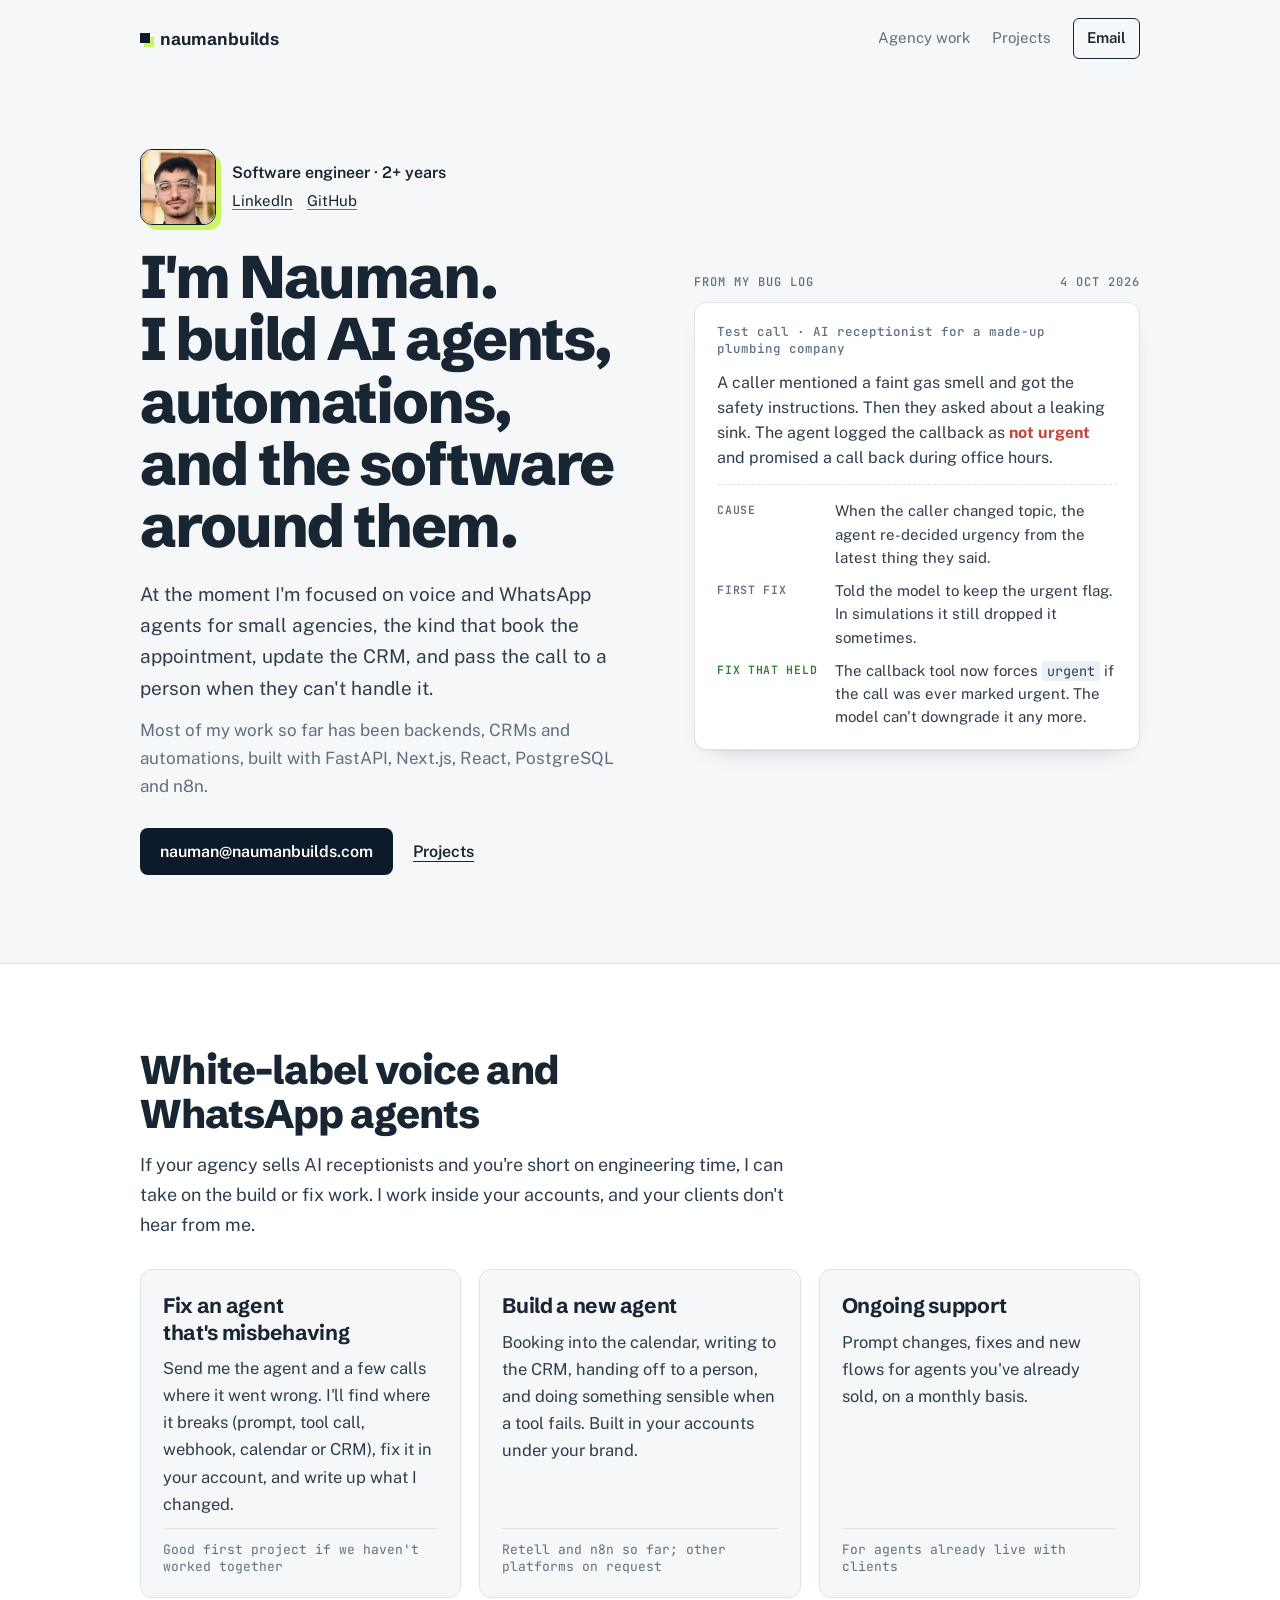
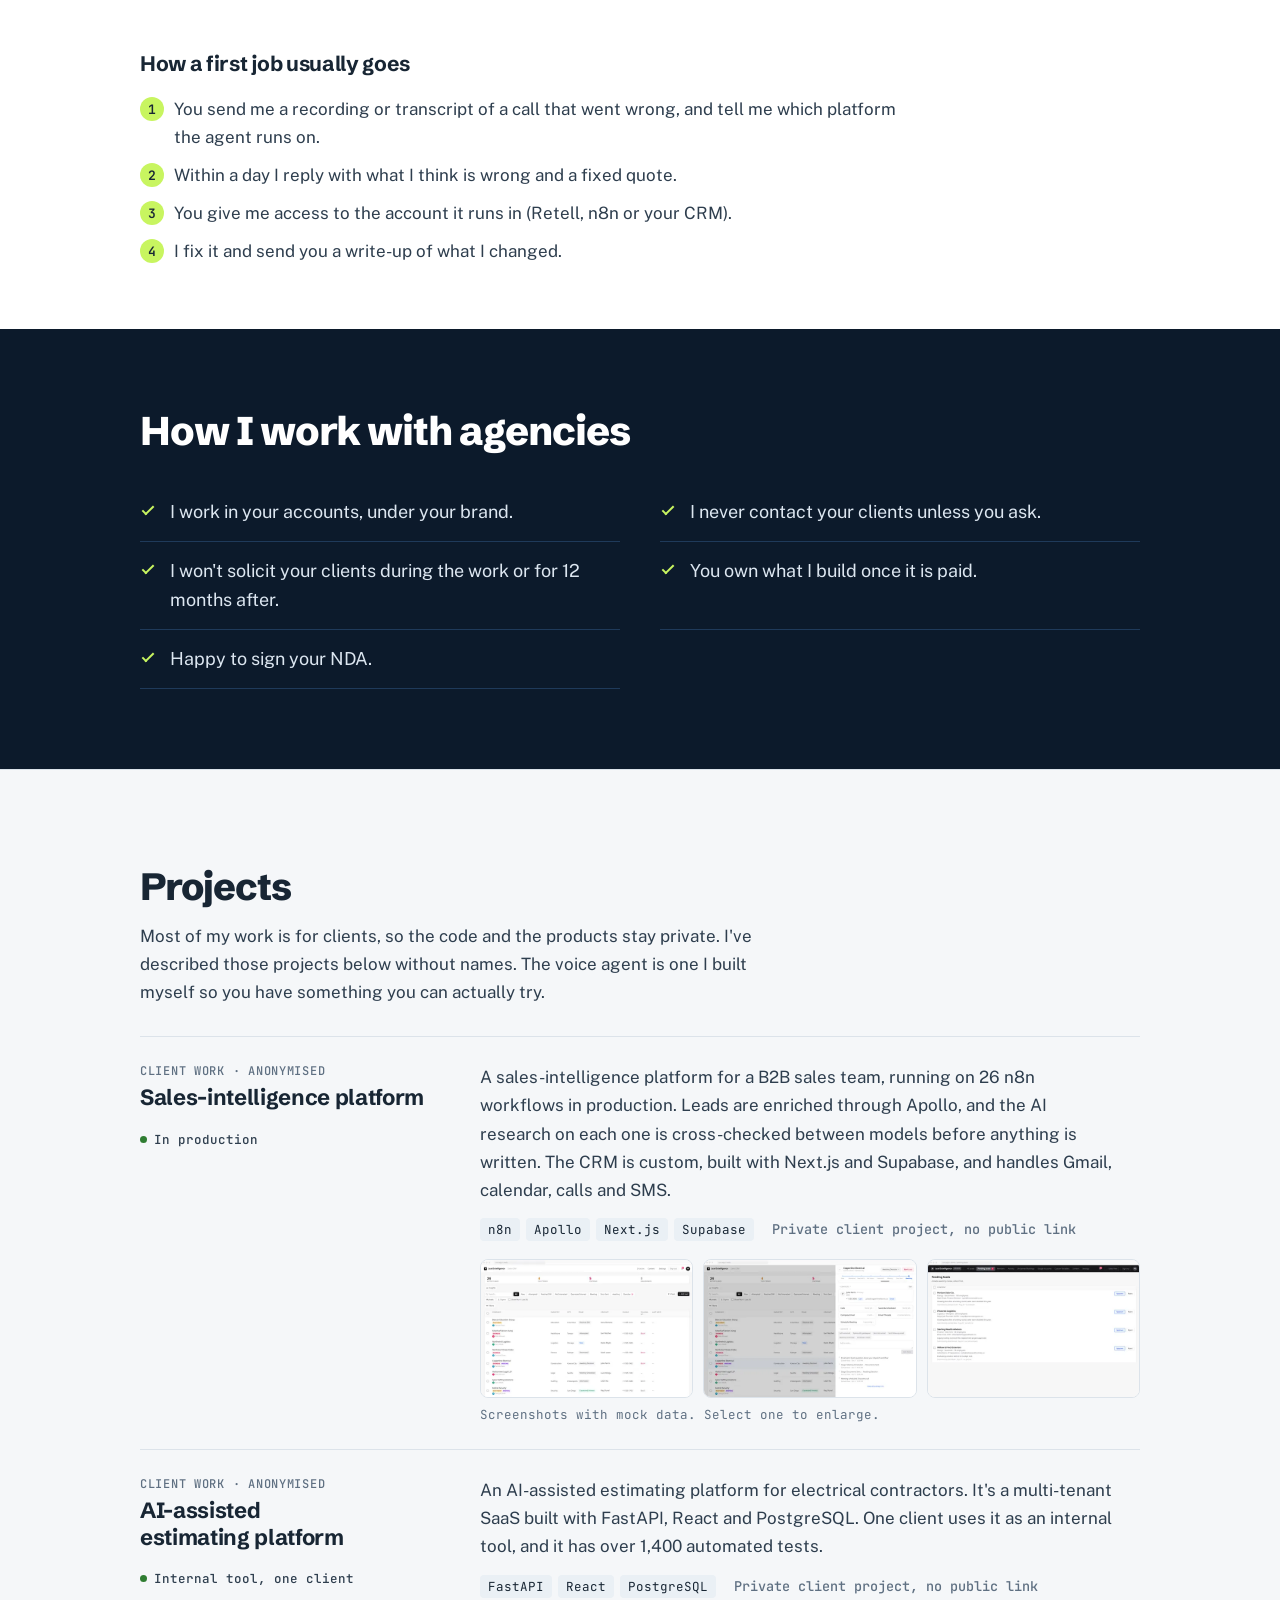
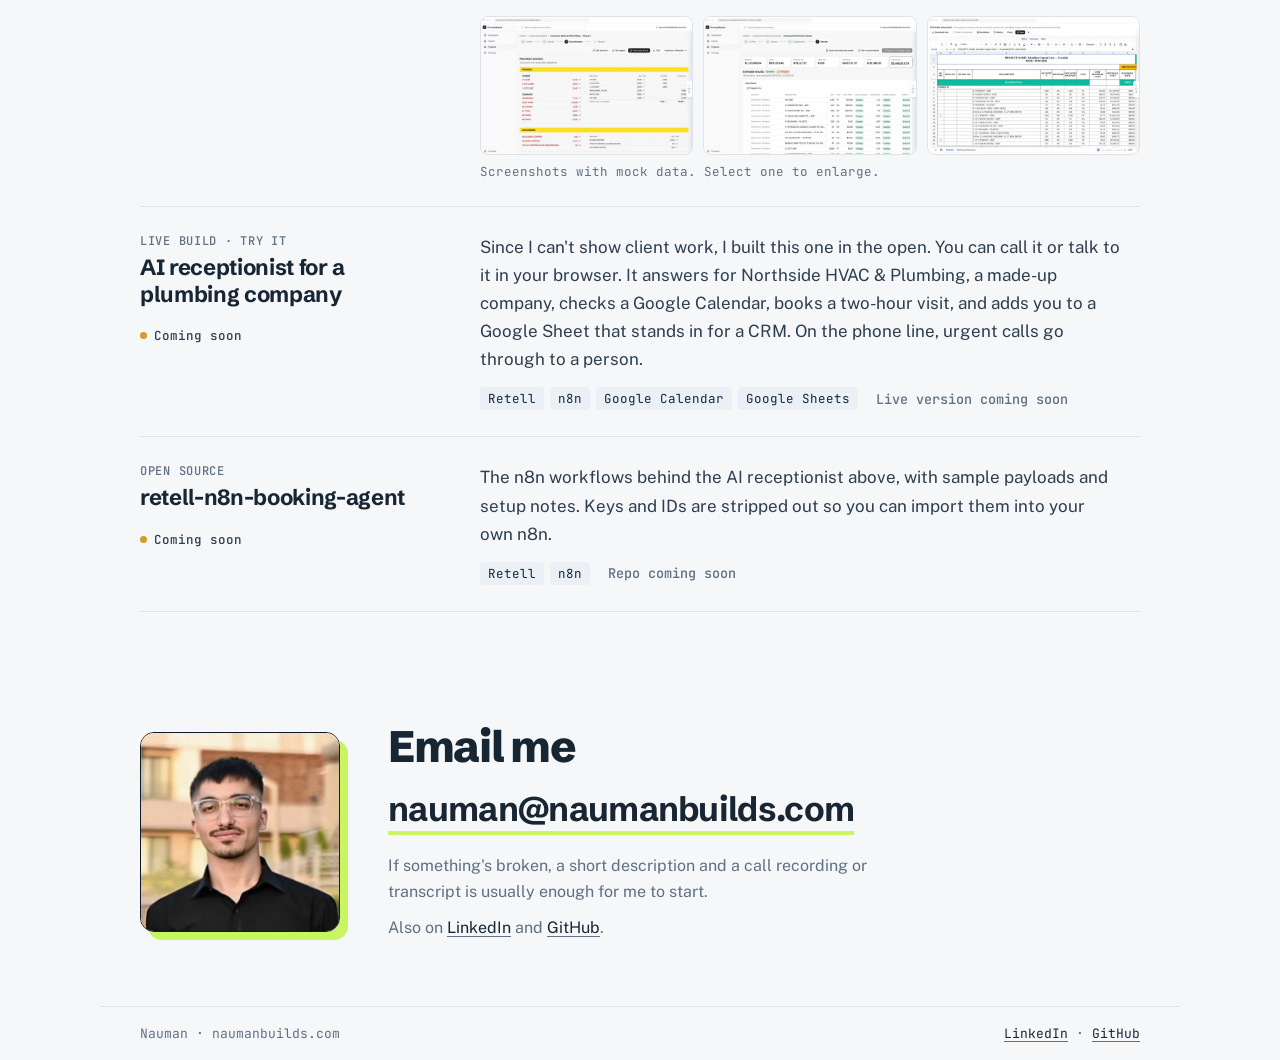
==== commit 8fa090c4: "Add project screenshots with an on-page viewer Co-Authored-By: Claude Opus 5.5 <noreply@anthropic.co" ====
--- a/index.html
+++ b/index.html
@@ -157,6 +157,12 @@
               <ul class="stack" aria-label="Built with"><li>n8n</li><li>Apollo</li><li>Next.js</li><li>Supabase</li></ul>
               <span class="project-link">Private client project, no public link</span>
             </div>
+              <ul class="shots" aria-label="Screenshots">
+                <li><a class="shot" href="assets/img/projects/sales-1-pipeline.jpg" data-webp="assets/img/projects/sales-1-pipeline.webp" data-caption="Lead pipeline with stage filters and due-today and overdue flags"><picture><source srcset="assets/img/projects/sales-1-pipeline-thumb.webp" type="image/webp"><img src="assets/img/projects/sales-1-pipeline-thumb.jpg" width="560" height="365" alt="Lead pipeline with stage filters and due-today and overdue flags" loading="lazy"></picture></a></li>
+                <li><a class="shot" href="assets/img/projects/sales-2-lead-panel.jpg" data-webp="assets/img/projects/sales-2-lead-panel.webp" data-caption="Lead panel with contacts, email threads, meetings and an activity log"><picture><source srcset="assets/img/projects/sales-2-lead-panel-thumb.webp" type="image/webp"><img src="assets/img/projects/sales-2-lead-panel-thumb.jpg" width="560" height="365" alt="Lead panel with contacts, email threads, meetings and an activity log" loading="lazy"></picture></a></li>
+                <li><a class="shot" href="assets/img/projects/sales-3-approval-queue.jpg" data-webp="assets/img/projects/sales-3-approval-queue.webp" data-caption="Admin queue where new leads are approved before they reach the pipeline"><picture><source srcset="assets/img/projects/sales-3-approval-queue-thumb.webp" type="image/webp"><img src="assets/img/projects/sales-3-approval-queue-thumb.jpg" width="560" height="365" alt="Admin queue where new leads are approved before they reach the pipeline" loading="lazy"></picture></a></li>
+              </ul>
+              <p class="shots-note">Screenshots with mock data. Select one to enlarge.</p>
           </div>
         </li>
 
@@ -172,6 +178,12 @@
               <ul class="stack" aria-label="Built with"><li>FastAPI</li><li>React</li><li>PostgreSQL</li></ul>
               <span class="project-link">Private client project, no public link</span>
             </div>
+              <ul class="shots" aria-label="Screenshots">
+                <li><a class="shot" href="assets/img/projects/estimating-1-classification.jpg" data-webp="assets/img/projects/estimating-1-classification.webp" data-caption="Takeoff rows sorted into conduit and conductor, checked against the source totals"><picture><source srcset="assets/img/projects/estimating-1-classification-thumb.webp" type="image/webp"><img src="assets/img/projects/estimating-1-classification-thumb.jpg" width="560" height="365" alt="Takeoff rows sorted into conduit and conductor, checked against the source totals" loading="lazy"></picture></a></li>
+                <li><a class="shot" href="assets/img/projects/estimating-2-line-items.jpg" data-webp="assets/img/projects/estimating-2-line-items.webp" data-caption="Priced line items with material, labour, tax and the source of each price"><picture><source srcset="assets/img/projects/estimating-2-line-items-thumb.webp" type="image/webp"><img src="assets/img/projects/estimating-2-line-items-thumb.jpg" width="560" height="365" alt="Priced line items with material, labour, tax and the source of each price" loading="lazy"></picture></a></li>
+                <li><a class="shot" href="assets/img/projects/estimating-3-workbook.jpg" data-webp="assets/img/projects/estimating-3-workbook.webp" data-caption="Bid workbook in the browser with live formulas and Excel export"><picture><source srcset="assets/img/projects/estimating-3-workbook-thumb.webp" type="image/webp"><img src="assets/img/projects/estimating-3-workbook-thumb.jpg" width="560" height="365" alt="Bid workbook in the browser with live formulas and Excel export" loading="lazy"></picture></a></li>
+              </ul>
+              <p class="shots-note">Screenshots with mock data. Select one to enlarge.</p>
           </div>
         </li>
 
@@ -232,6 +244,15 @@
   </div>
 </footer>
 
+<dialog class="lightbox" id="lightbox" aria-label="Screenshot">
+  <figure>
+    <picture><source id="lightbox-webp" type="image/webp"><img id="lightbox-img" alt=""></picture>
+    <figcaption id="lightbox-caption"></figcaption>
+  </figure>
+  <button type="button" class="lightbox-close" id="lightbox-close">Close</button>
+</dialog>
+
 <script src="assets/js/projects.js" defer></script>
+<script src="assets/js/shots.js" defer></script>
 </body>
 </html>
--- a/assets/css/site.css
+++ b/assets/css/site.css
@@ -209,3 +209,19 @@
   .bug-card .cause { display: none }
   .bug-card { padding: 16px 18px }
 }
+
+/* project screenshots */
+.shots { list-style: none; margin: 18px 0 0; padding: 0; display: grid; grid-template-columns: repeat(3, minmax(0, 1fr)); gap: 10px }
+.shot { display: block; border: 1px solid var(--line); border-radius: 8px; overflow: hidden; background: var(--surface); transition: border-color .15s, transform .15s }
+.shot img { width: 100%; aspect-ratio: 560 / 365; object-fit: cover; object-position: top left }
+.shot:hover { border-color: var(--ink) }
+@media (prefers-reduced-motion: no-preference) { .shot:hover { transform: translateY(-2px) } }
+.project .shots-note { margin-top: 8px; font: 12.5px var(--f-mono); color: var(--muted) }
+
+.lightbox { border: 0; padding: 0; background: transparent; max-width: min(1400px, 94vw); width: 100%; color: #FFFFFF }
+.lightbox::backdrop { background: rgba(12, 26, 43, .86) }
+.lightbox figure { margin: 0 }
+.lightbox img { width: 100%; height: auto; max-height: 82vh; object-fit: contain; border-radius: 8px; background: #FFFFFF }
+.lightbox figcaption { margin-top: 10px; font: 14px var(--f-body); color: #DCE6F0 }
+.lightbox-close { position: absolute; top: -44px; right: 0; font: 600 14px var(--f-body); color: #FFFFFF; background: transparent; border: 1.5px solid #FFFFFF; border-radius: 6px; padding: 6px 12px; cursor: pointer }
+.lightbox[open] { overflow: visible; margin-top: 64px }
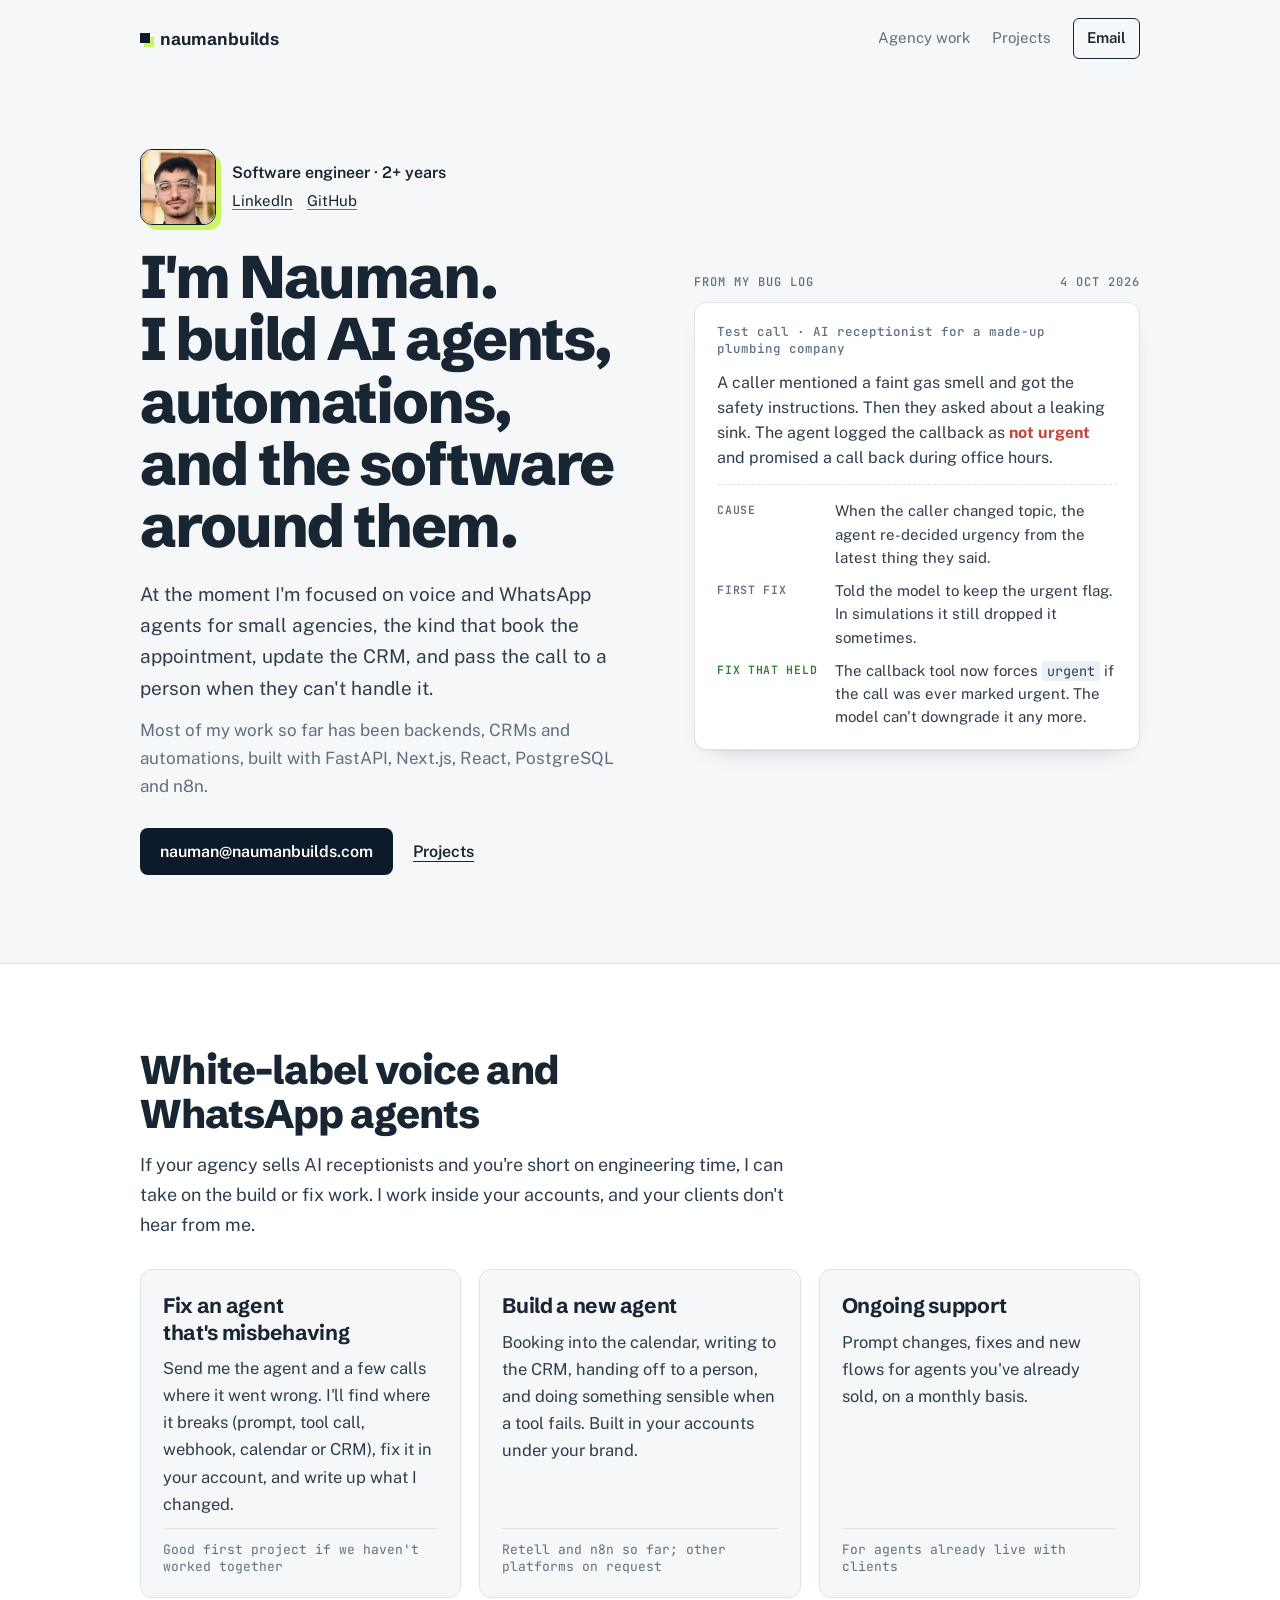
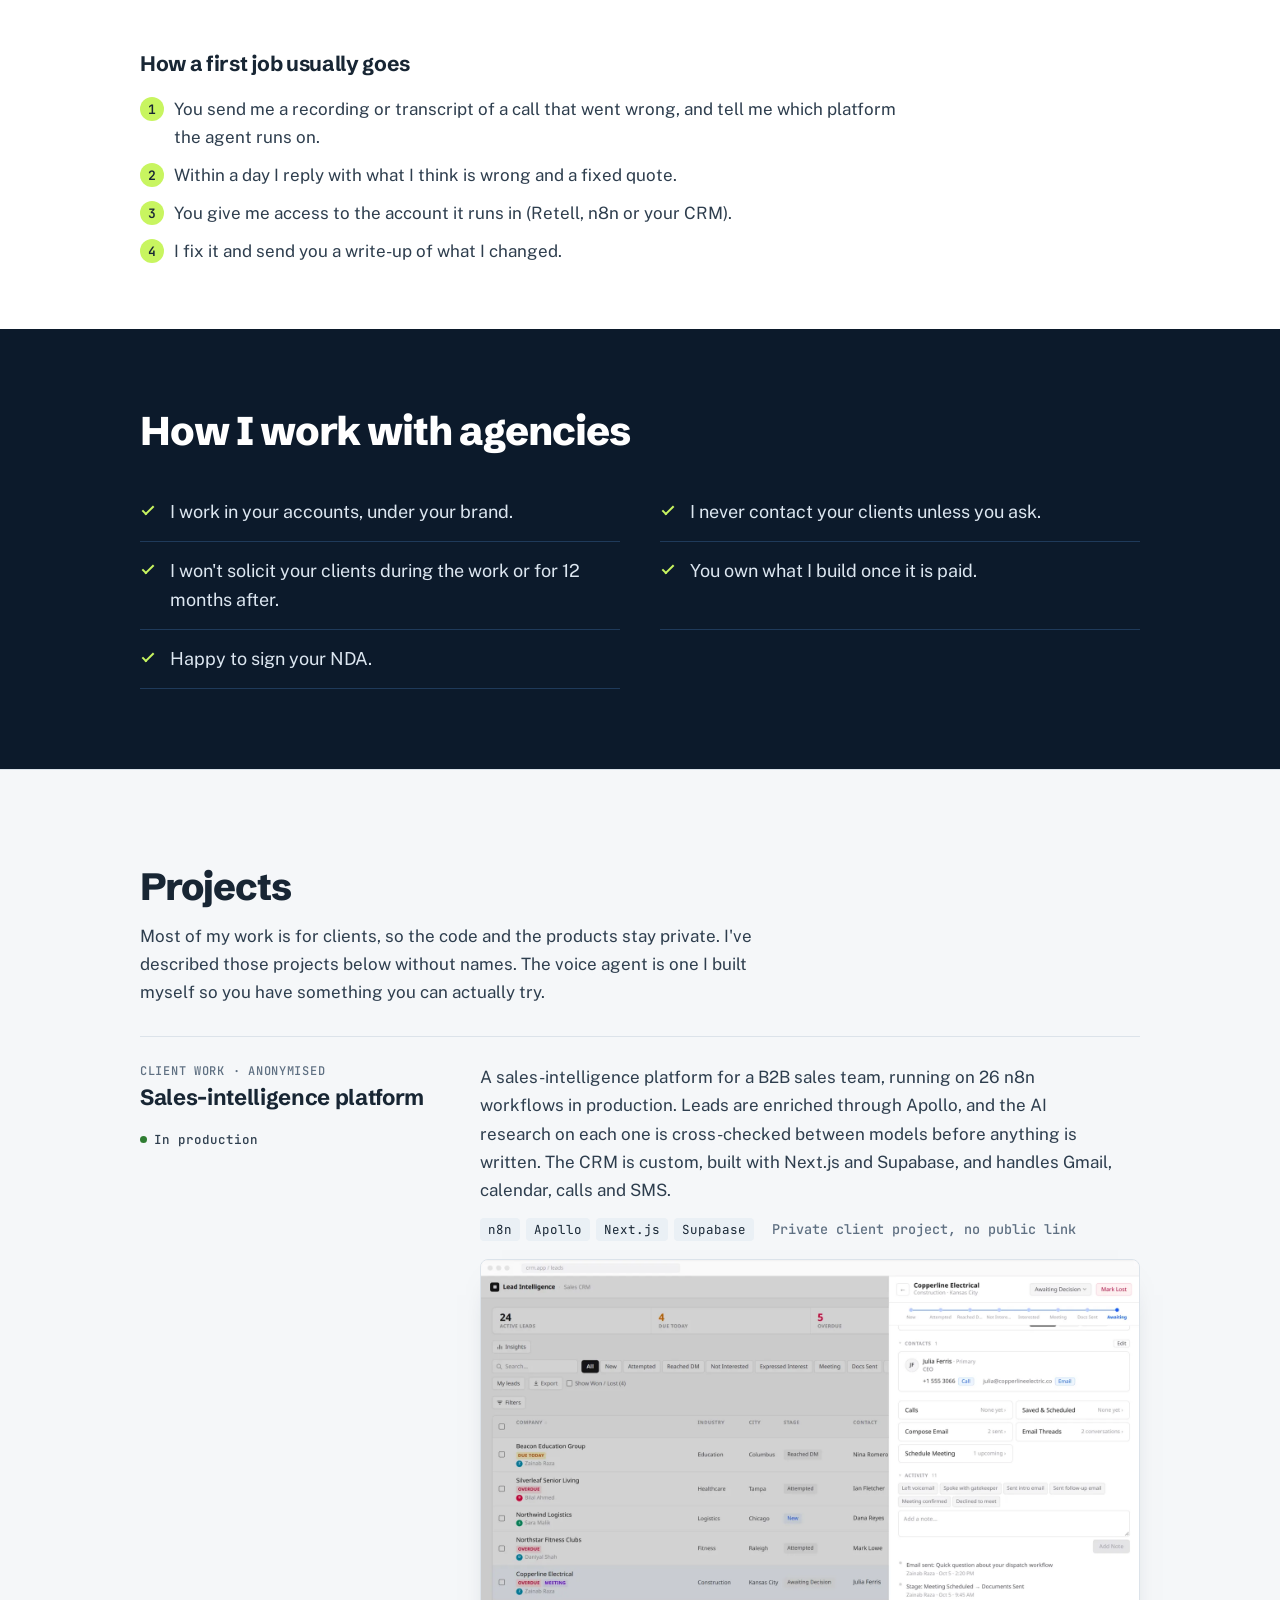
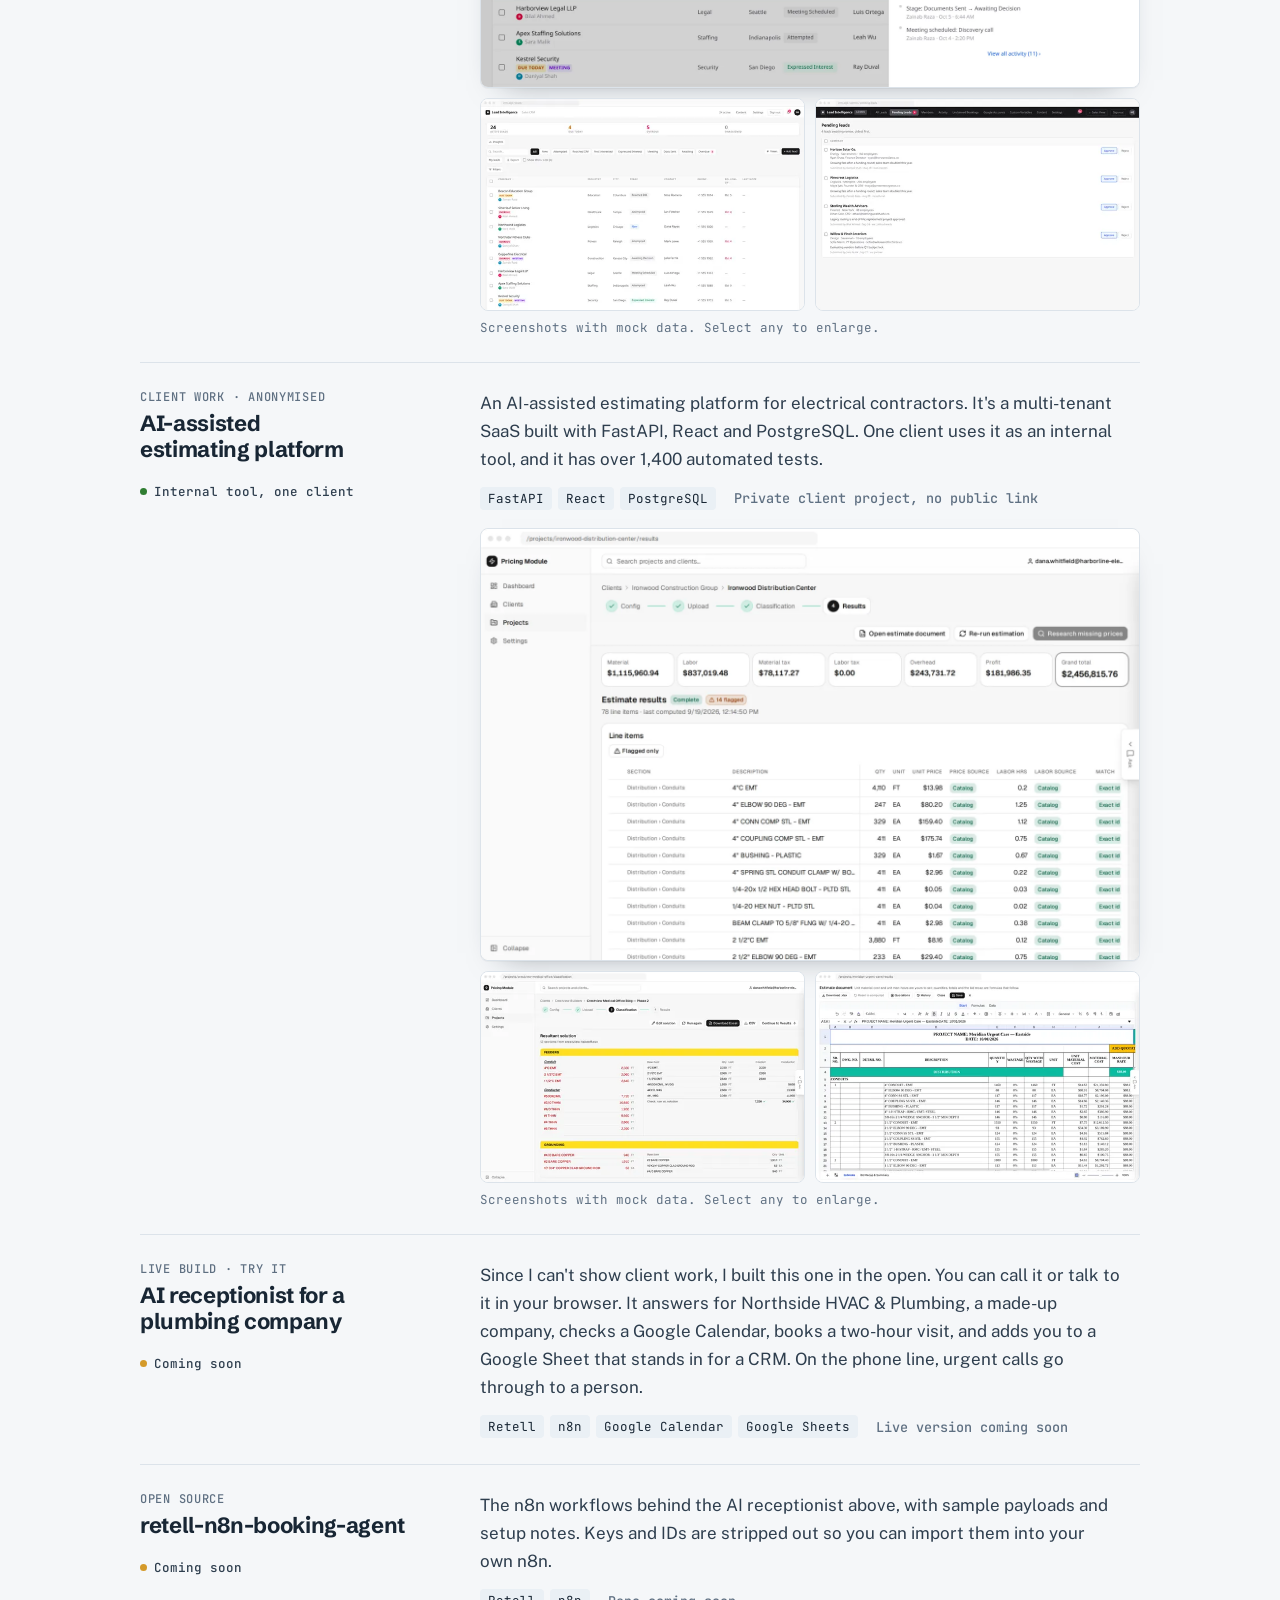
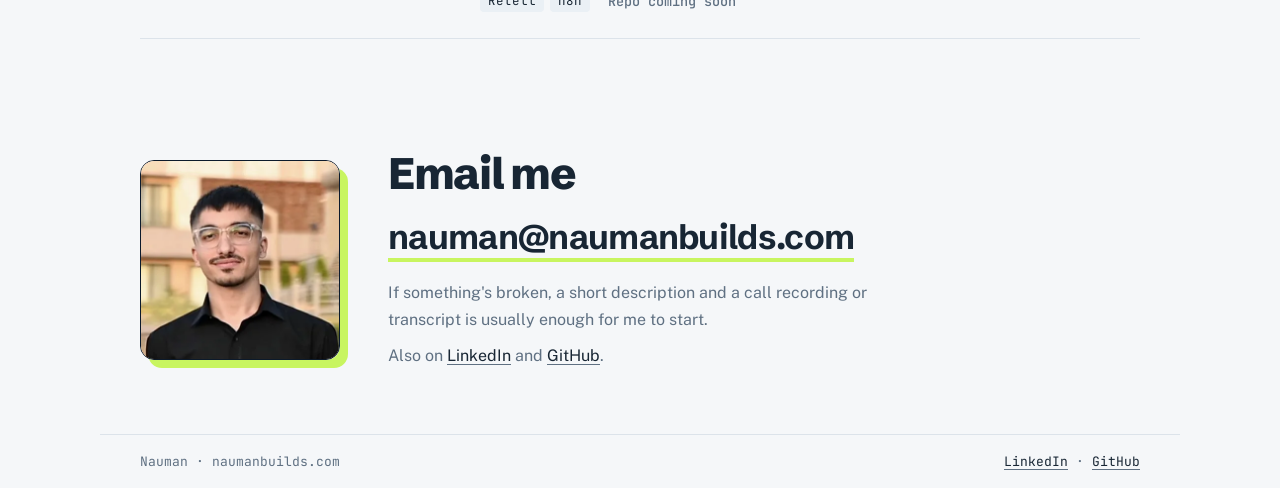
==== commit 280630ea: "Show one large screenshot per project Co-Authored-By: Claude Opus 5.5 <noreply@anthropic.com>" ====
--- a/index.html
+++ b/index.html
@@ -158,11 +158,11 @@
               <span class="project-link">Private client project, no public link</span>
             </div>
               <ul class="shots" aria-label="Screenshots">
+                <li class="shot-lead"><a class="shot" href="assets/img/projects/sales-2-lead-panel.jpg" data-webp="assets/img/projects/sales-2-lead-panel.webp" data-caption="Lead panel with contacts, email threads, meetings and an activity log"><picture><source type="image/webp" srcset="assets/img/projects/sales-2-lead-panel-thumb.webp 560w, assets/img/projects/sales-2-lead-panel.webp 1600w" sizes="(max-width: 860px) 100vw, 640px"><img src="assets/img/projects/sales-2-lead-panel.jpg" srcset="assets/img/projects/sales-2-lead-panel-thumb.jpg 560w, assets/img/projects/sales-2-lead-panel.jpg 1600w" sizes="(max-width: 860px) 100vw, 640px" width="1600" height="1040" alt="Lead panel with contacts, email threads, meetings and an activity log" loading="lazy"></picture></a></li>
                 <li><a class="shot" href="assets/img/projects/sales-1-pipeline.jpg" data-webp="assets/img/projects/sales-1-pipeline.webp" data-caption="Lead pipeline with stage filters and due-today and overdue flags"><picture><source srcset="assets/img/projects/sales-1-pipeline-thumb.webp" type="image/webp"><img src="assets/img/projects/sales-1-pipeline-thumb.jpg" width="560" height="365" alt="Lead pipeline with stage filters and due-today and overdue flags" loading="lazy"></picture></a></li>
-                <li><a class="shot" href="assets/img/projects/sales-2-lead-panel.jpg" data-webp="assets/img/projects/sales-2-lead-panel.webp" data-caption="Lead panel with contacts, email threads, meetings and an activity log"><picture><source srcset="assets/img/projects/sales-2-lead-panel-thumb.webp" type="image/webp"><img src="assets/img/projects/sales-2-lead-panel-thumb.jpg" width="560" height="365" alt="Lead panel with contacts, email threads, meetings and an activity log" loading="lazy"></picture></a></li>
                 <li><a class="shot" href="assets/img/projects/sales-3-approval-queue.jpg" data-webp="assets/img/projects/sales-3-approval-queue.webp" data-caption="Admin queue where new leads are approved before they reach the pipeline"><picture><source srcset="assets/img/projects/sales-3-approval-queue-thumb.webp" type="image/webp"><img src="assets/img/projects/sales-3-approval-queue-thumb.jpg" width="560" height="365" alt="Admin queue where new leads are approved before they reach the pipeline" loading="lazy"></picture></a></li>
               </ul>
-              <p class="shots-note">Screenshots with mock data. Select one to enlarge.</p>
+              <p class="shots-note">Screenshots with mock data. Select any to enlarge.</p>
           </div>
         </li>
 
@@ -179,11 +179,11 @@
               <span class="project-link">Private client project, no public link</span>
             </div>
               <ul class="shots" aria-label="Screenshots">
+                <li class="shot-lead"><a class="shot" href="assets/img/projects/estimating-2-line-items.jpg" data-webp="assets/img/projects/estimating-2-line-items.webp" data-caption="Priced line items with material, labour, tax and the source of each price"><picture><source type="image/webp" srcset="assets/img/projects/estimating-2-line-items-thumb.webp 560w, assets/img/projects/estimating-2-line-items.webp 1600w" sizes="(max-width: 860px) 100vw, 640px"><img src="assets/img/projects/estimating-2-line-items.jpg" srcset="assets/img/projects/estimating-2-line-items-thumb.jpg 560w, assets/img/projects/estimating-2-line-items.jpg 1600w" sizes="(max-width: 860px) 100vw, 640px" width="1600" height="1040" alt="Priced line items with material, labour, tax and the source of each price" loading="lazy"></picture></a></li>
                 <li><a class="shot" href="assets/img/projects/estimating-1-classification.jpg" data-webp="assets/img/projects/estimating-1-classification.webp" data-caption="Takeoff rows sorted into conduit and conductor, checked against the source totals"><picture><source srcset="assets/img/projects/estimating-1-classification-thumb.webp" type="image/webp"><img src="assets/img/projects/estimating-1-classification-thumb.jpg" width="560" height="365" alt="Takeoff rows sorted into conduit and conductor, checked against the source totals" loading="lazy"></picture></a></li>
-                <li><a class="shot" href="assets/img/projects/estimating-2-line-items.jpg" data-webp="assets/img/projects/estimating-2-line-items.webp" data-caption="Priced line items with material, labour, tax and the source of each price"><picture><source srcset="assets/img/projects/estimating-2-line-items-thumb.webp" type="image/webp"><img src="assets/img/projects/estimating-2-line-items-thumb.jpg" width="560" height="365" alt="Priced line items with material, labour, tax and the source of each price" loading="lazy"></picture></a></li>
                 <li><a class="shot" href="assets/img/projects/estimating-3-workbook.jpg" data-webp="assets/img/projects/estimating-3-workbook.webp" data-caption="Bid workbook in the browser with live formulas and Excel export"><picture><source srcset="assets/img/projects/estimating-3-workbook-thumb.webp" type="image/webp"><img src="assets/img/projects/estimating-3-workbook-thumb.jpg" width="560" height="365" alt="Bid workbook in the browser with live formulas and Excel export" loading="lazy"></picture></a></li>
               </ul>
-              <p class="shots-note">Screenshots with mock data. Select one to enlarge.</p>
+              <p class="shots-note">Screenshots with mock data. Select any to enlarge.</p>
           </div>
         </li>
 
--- a/assets/css/site.css
+++ b/assets/css/site.css
@@ -211,7 +211,10 @@
 }
 
 /* project screenshots */
-.shots { list-style: none; margin: 18px 0 0; padding: 0; display: grid; grid-template-columns: repeat(3, minmax(0, 1fr)); gap: 10px }
+.shots { list-style: none; margin: 18px 0 0; padding: 0; display: grid; grid-template-columns: repeat(2, minmax(0, 1fr)); gap: 10px }
+.shot-lead { grid-column: 1 / -1 }
+.shot-lead .shot img { aspect-ratio: auto; object-fit: initial }
+.shot-lead .shot { box-shadow: 0 1px 0 rgba(24,38,52,.03), 0 14px 30px -22px rgba(24,38,52,.5) }
 .shot { display: block; border: 1px solid var(--line); border-radius: 8px; overflow: hidden; background: var(--surface); transition: border-color .15s, transform .15s }
 .shot img { width: 100%; aspect-ratio: 560 / 365; object-fit: cover; object-position: top left }
 .shot:hover { border-color: var(--ink) }
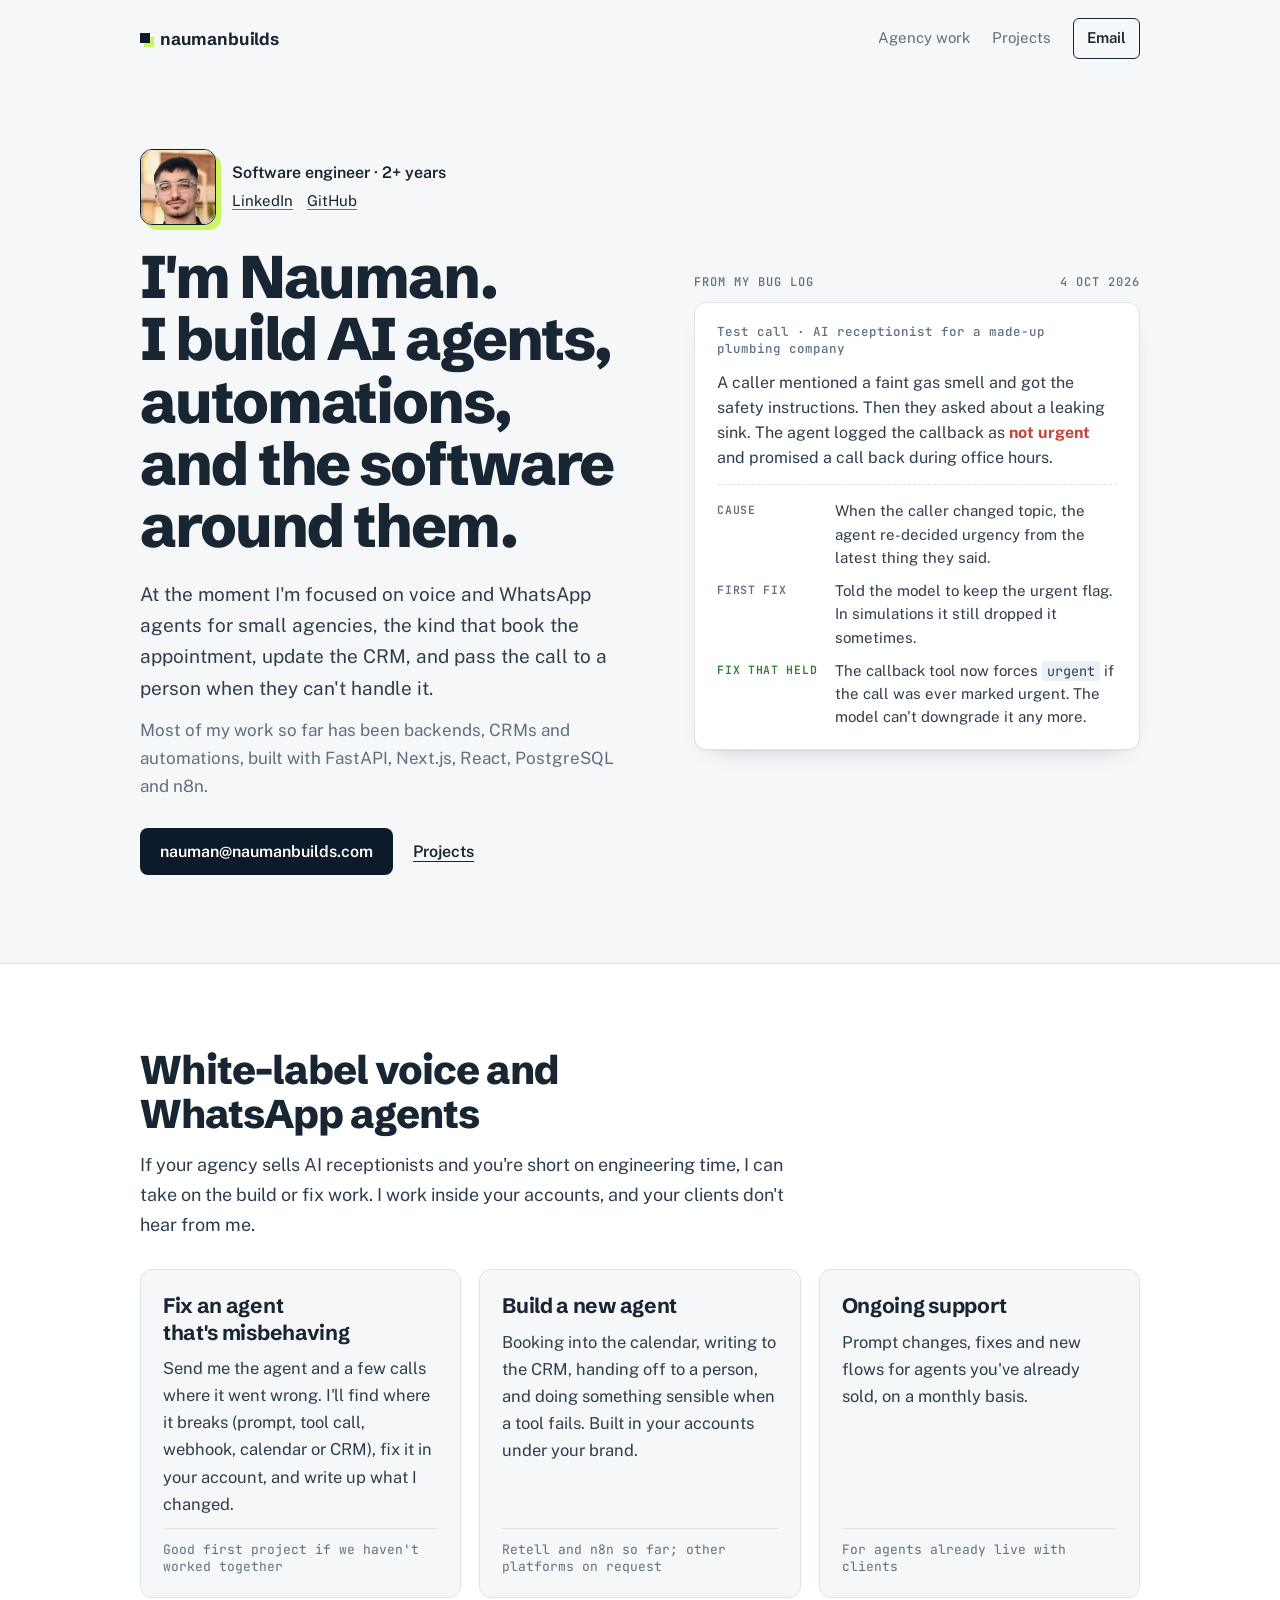
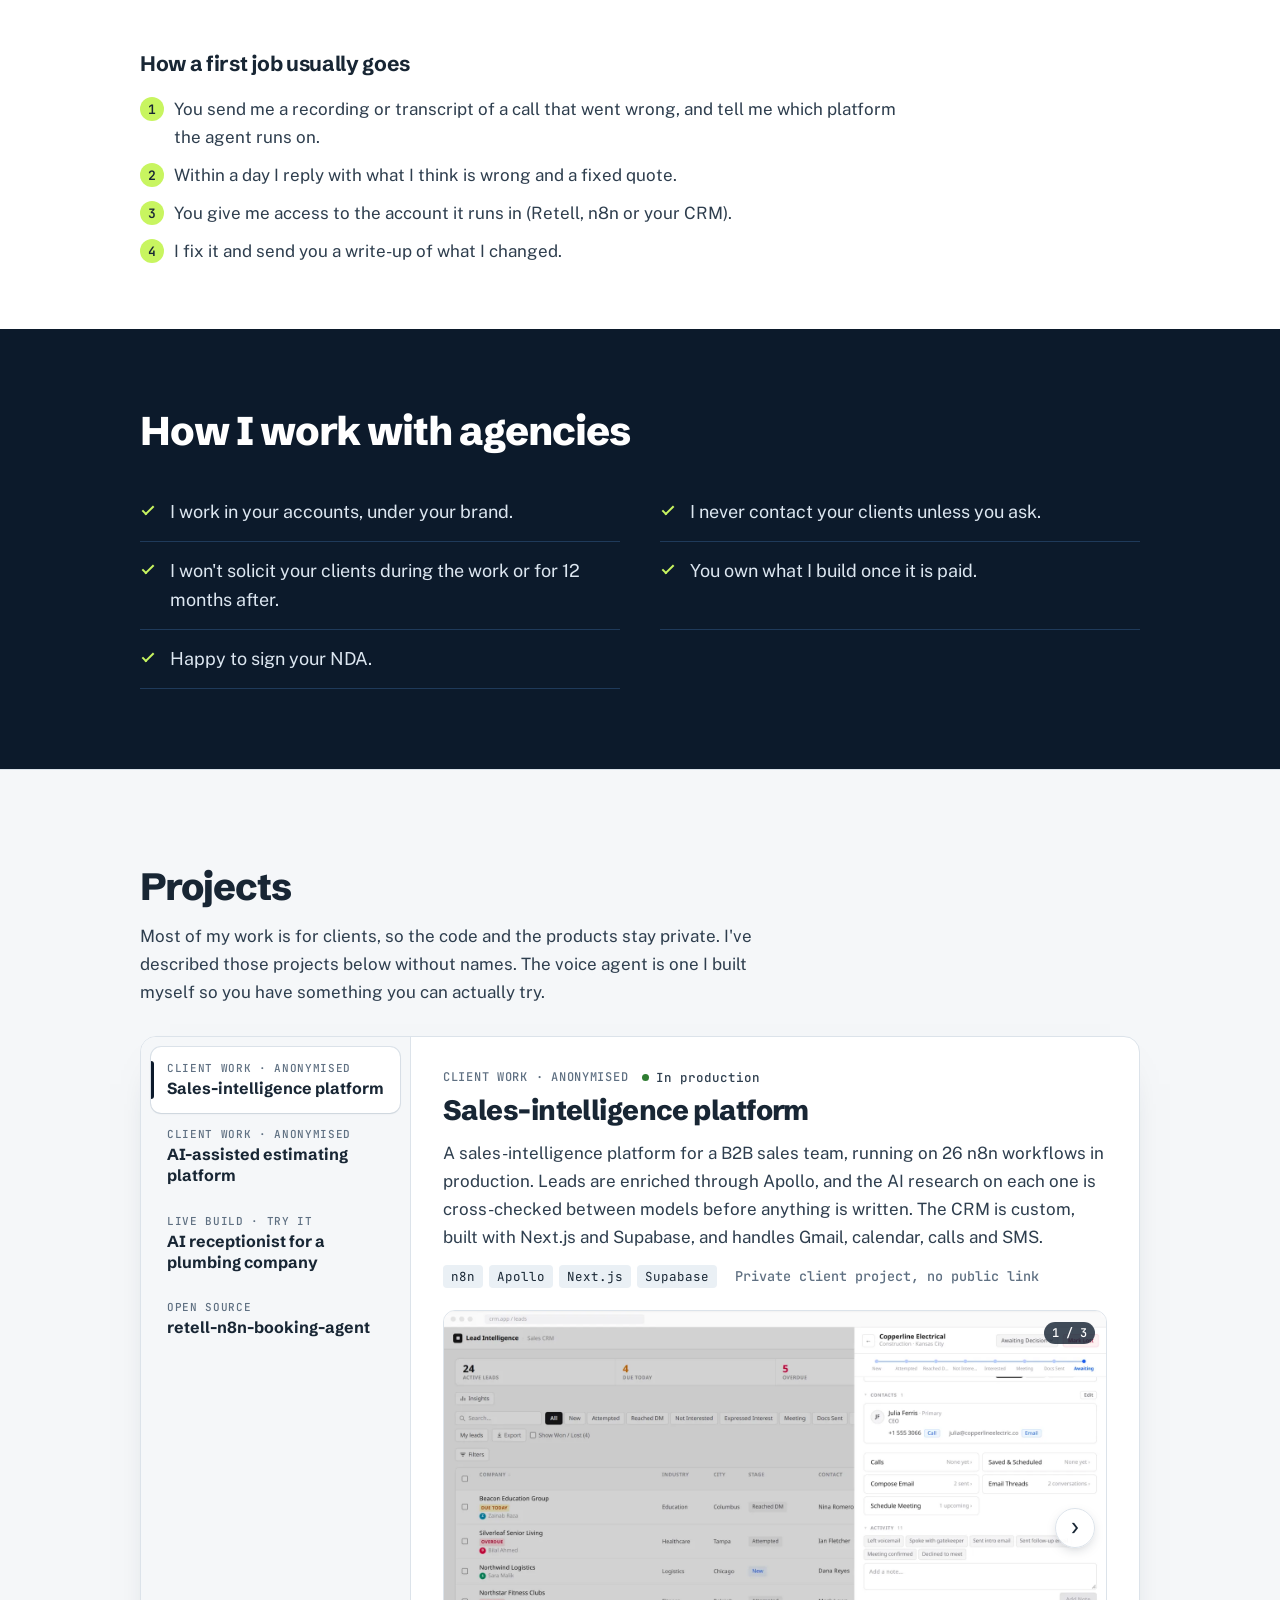
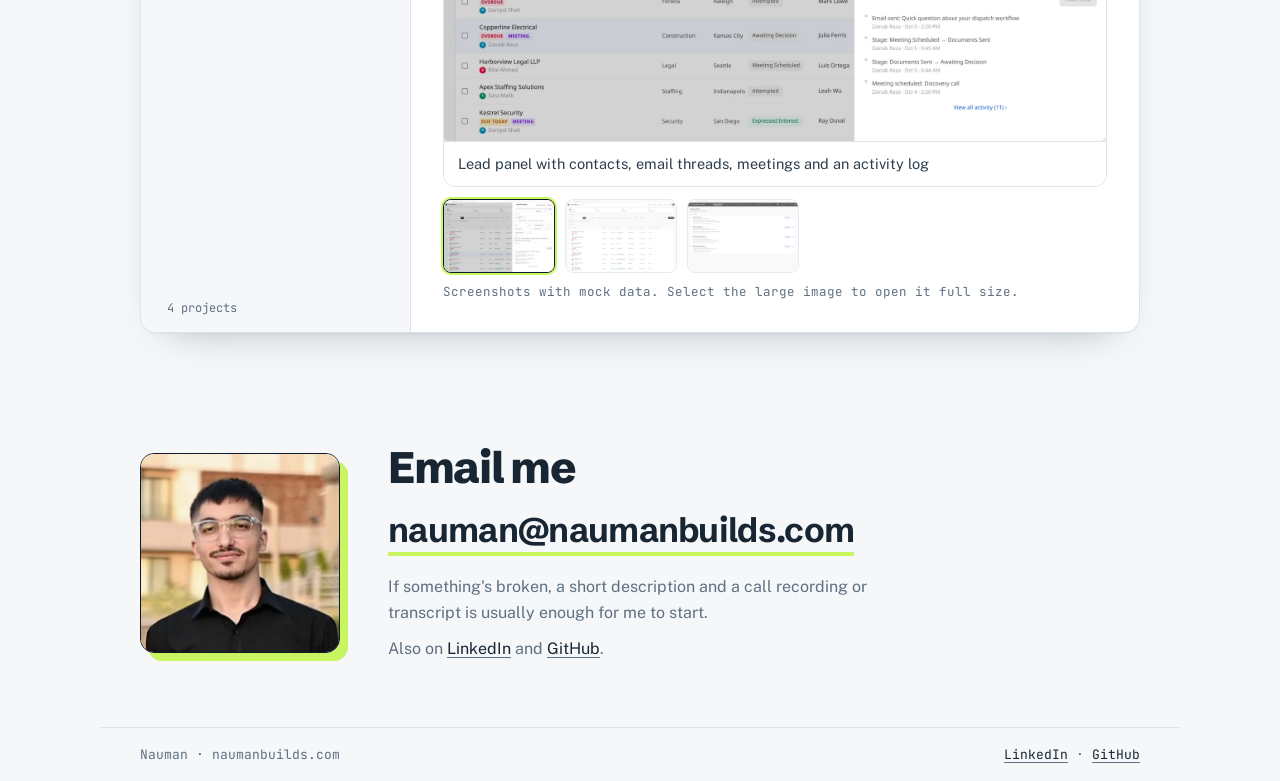
==== commit 278e269d: "Rebuild projects as a one-at-a-time viewer with galleries Co-Authored-By: Claude Opus 5.5 <noreply@a" ====
--- a/index.html
+++ b/index.html
@@ -135,89 +135,126 @@
         <p class="sec-intro">Most of my work is for clients, so the code and the products stay private. I've described those projects below without names. The voice agent is one I built myself so you have something you can actually try.</p>
       </div>
 
-      <!-- Filter buttons are built from the data-tags below by assets/js/projects.js, once there are 8+ projects. -->
-      <div class="filters" role="group" aria-label="Filter projects" hidden></div>
-
       <!--
-        To add a project, copy one <li class="project"> block and edit it.
-        data-tags: any of  ai  automation  fullstack  oss   (space-separated)
-        status classes: "status live" (green), "status soon" (amber), "status" (grey)
-        kind: "Client work · anonymised", "Live build · try it", "Open source"
+        One <article class="project"> per project. The list on the left is built from these by assets/js/projects.js.
+        To add a project: copy an <article> block, give it a new id ("project-<name>"), and edit it.
+        Projects with screenshots use the .gallery block; projects without use a .panel-visual block.
       -->
-      <ul class="project-list">
-        <li class="project" data-tags="ai automation fullstack">
-          <div>
+      <div class="viewer">
+        <div class="viewer-nav" role="tablist" aria-label="Projects" hidden></div>
+        <div class="viewer-panels">
+        <article class="project" id="project-sales" data-tags="ai automation fullstack" aria-labelledby="project-sales-title">
+          <header class="project-head">
             <p class="project-kind">Client work · anonymised</p>
-            <h3>Sales-intelligence platform</h3>
+            <h3 id="project-sales-title">Sales-intelligence platform</h3>
             <p class="status live"><i aria-hidden="true"></i>In production</p>
-          </div>
-          <div>
-            <p>A sales-intelligence platform for a B2B sales team, running on 26 n8n workflows in production. Leads are enriched through Apollo, and the AI research on each one is cross-checked between models before anything is written. The CRM is custom, built with Next.js and Supabase, and handles Gmail, calendar, calls and SMS.</p>
-            <div class="project-foot">
-              <ul class="stack" aria-label="Built with"><li>n8n</li><li>Apollo</li><li>Next.js</li><li>Supabase</li></ul>
-              <span class="project-link">Private client project, no public link</span>
+          </header>
+          <p class="project-body">A sales-intelligence platform for a B2B sales team, running on 26 n8n workflows in production. Leads are enriched through Apollo, and the AI research on each one is cross-checked between models before anything is written. The CRM is custom, built with Next.js and Supabase, and handles Gmail, calendar, calls and SMS.</p>
+          <div class="project-foot">
+            <ul class="stack" aria-label="Built with"><li>n8n</li><li>Apollo</li><li>Next.js</li><li>Supabase</li></ul>
+            <span class="project-link">Private client project, no public link</span>
+          </div>
+          <div class="gallery">
+            <div class="gallery-stage">
+              <ul class="slides" tabindex="0" aria-label="Screenshots, mock data">
+              <li class="slide"><a class="shot" href="assets/img/projects/sales-2-lead-panel.jpg" data-webp="assets/img/projects/sales-2-lead-panel.webp" data-caption="Lead panel with contacts, email threads, meetings and an activity log"><picture><source type="image/webp" srcset="assets/img/projects/sales-2-lead-panel-thumb.webp 560w, assets/img/projects/sales-2-lead-panel.webp 1600w" sizes="(max-width: 860px) 100vw, 720px"><img src="assets/img/projects/sales-2-lead-panel.jpg" srcset="assets/img/projects/sales-2-lead-panel-thumb.jpg 560w, assets/img/projects/sales-2-lead-panel.jpg 1600w" sizes="(max-width: 860px) 100vw, 720px" width="1600" height="1040" alt="Lead panel with contacts, email threads, meetings and an activity log"></picture></a><p class="slide-cap">Lead panel with contacts, email threads, meetings and an activity log</p></li>
+              <li class="slide"><a class="shot" href="assets/img/projects/sales-1-pipeline.jpg" data-webp="assets/img/projects/sales-1-pipeline.webp" data-caption="Lead pipeline with stage filters and due-today and overdue flags"><picture><source type="image/webp" srcset="assets/img/projects/sales-1-pipeline-thumb.webp 560w, assets/img/projects/sales-1-pipeline.webp 1600w" sizes="(max-width: 860px) 100vw, 720px"><img src="assets/img/projects/sales-1-pipeline.jpg" srcset="assets/img/projects/sales-1-pipeline-thumb.jpg 560w, assets/img/projects/sales-1-pipeline.jpg 1600w" sizes="(max-width: 860px) 100vw, 720px" width="1600" height="1040" alt="Lead pipeline with stage filters and due-today and overdue flags" loading="lazy"></picture></a><p class="slide-cap">Lead pipeline with stage filters and due-today and overdue flags</p></li>
+              <li class="slide"><a class="shot" href="assets/img/projects/sales-3-approval-queue.jpg" data-webp="assets/img/projects/sales-3-approval-queue.webp" data-caption="Admin queue where new leads are approved before they reach the pipeline"><picture><source type="image/webp" srcset="assets/img/projects/sales-3-approval-queue-thumb.webp 560w, assets/img/projects/sales-3-approval-queue.webp 1600w" sizes="(max-width: 860px) 100vw, 720px"><img src="assets/img/projects/sales-3-approval-queue.jpg" srcset="assets/img/projects/sales-3-approval-queue-thumb.jpg 560w, assets/img/projects/sales-3-approval-queue.jpg 1600w" sizes="(max-width: 860px) 100vw, 720px" width="1600" height="1040" alt="Admin queue where new leads are approved before they reach the pipeline" loading="lazy"></picture></a><p class="slide-cap">Admin queue where new leads are approved before they reach the pipeline</p></li>
+              </ul>
+              <button type="button" class="gal-btn gal-prev" aria-label="Previous screenshot">‹</button>
+              <button type="button" class="gal-btn gal-next" aria-label="Next screenshot">›</button>
+              <span class="gal-count" aria-hidden="true">1 / 3</span>
             </div>
-              <ul class="shots" aria-label="Screenshots">
-                <li class="shot-lead"><a class="shot" href="assets/img/projects/sales-2-lead-panel.jpg" data-webp="assets/img/projects/sales-2-lead-panel.webp" data-caption="Lead panel with contacts, email threads, meetings and an activity log"><picture><source type="image/webp" srcset="assets/img/projects/sales-2-lead-panel-thumb.webp 560w, assets/img/projects/sales-2-lead-panel.webp 1600w" sizes="(max-width: 860px) 100vw, 640px"><img src="assets/img/projects/sales-2-lead-panel.jpg" srcset="assets/img/projects/sales-2-lead-panel-thumb.jpg 560w, assets/img/projects/sales-2-lead-panel.jpg 1600w" sizes="(max-width: 860px) 100vw, 640px" width="1600" height="1040" alt="Lead panel with contacts, email threads, meetings and an activity log" loading="lazy"></picture></a></li>
-                <li><a class="shot" href="assets/img/projects/sales-1-pipeline.jpg" data-webp="assets/img/projects/sales-1-pipeline.webp" data-caption="Lead pipeline with stage filters and due-today and overdue flags"><picture><source srcset="assets/img/projects/sales-1-pipeline-thumb.webp" type="image/webp"><img src="assets/img/projects/sales-1-pipeline-thumb.jpg" width="560" height="365" alt="Lead pipeline with stage filters and due-today and overdue flags" loading="lazy"></picture></a></li>
-                <li><a class="shot" href="assets/img/projects/sales-3-approval-queue.jpg" data-webp="assets/img/projects/sales-3-approval-queue.webp" data-caption="Admin queue where new leads are approved before they reach the pipeline"><picture><source srcset="assets/img/projects/sales-3-approval-queue-thumb.webp" type="image/webp"><img src="assets/img/projects/sales-3-approval-queue-thumb.jpg" width="560" height="365" alt="Admin queue where new leads are approved before they reach the pipeline" loading="lazy"></picture></a></li>
+            <ul class="thumbs">
+              <li><button type="button" class="thumb" data-index="0" aria-label="Show screenshot 1: Lead panel with contacts, email threads, meetings and an activity log"><picture><source srcset="assets/img/projects/sales-2-lead-panel-thumb.webp" type="image/webp"><img src="assets/img/projects/sales-2-lead-panel-thumb.jpg" width="560" height="365" alt="" loading="lazy"></picture></button></li>
+              <li><button type="button" class="thumb" data-index="1" aria-label="Show screenshot 2: Lead pipeline with stage filters and due-today and overdue flags"><picture><source srcset="assets/img/projects/sales-1-pipeline-thumb.webp" type="image/webp"><img src="assets/img/projects/sales-1-pipeline-thumb.jpg" width="560" height="365" alt="" loading="lazy"></picture></button></li>
+              <li><button type="button" class="thumb" data-index="2" aria-label="Show screenshot 3: Admin queue where new leads are approved before they reach the pipeline"><picture><source srcset="assets/img/projects/sales-3-approval-queue-thumb.webp" type="image/webp"><img src="assets/img/projects/sales-3-approval-queue-thumb.jpg" width="560" height="365" alt="" loading="lazy"></picture></button></li>
+            </ul>
+            <p class="gal-note">Screenshots with mock data. Select the large image to open it full size.</p>
+          </div>
+        </article>
+
+        <article class="project" id="project-estimating" data-tags="fullstack" aria-labelledby="project-estimating-title">
+          <header class="project-head">
+            <p class="project-kind">Client work · anonymised</p>
+            <h3 id="project-estimating-title">AI-assisted estimating platform</h3>
+            <p class="status live"><i aria-hidden="true"></i>Internal tool, one client</p>
+          </header>
+          <p class="project-body">An AI-assisted estimating platform for electrical contractors. It's a multi-tenant SaaS built with FastAPI, React and PostgreSQL. One client uses it as an internal tool, and it has over 1,400 automated tests.</p>
+          <div class="project-foot">
+            <ul class="stack" aria-label="Built with"><li>FastAPI</li><li>React</li><li>PostgreSQL</li></ul>
+            <span class="project-link">Private client project, no public link</span>
+          </div>
+          <div class="gallery">
+            <div class="gallery-stage">
+              <ul class="slides" tabindex="0" aria-label="Screenshots, mock data">
+              <li class="slide"><a class="shot" href="assets/img/projects/estimating-2-line-items.jpg" data-webp="assets/img/projects/estimating-2-line-items.webp" data-caption="Priced line items with material, labour, tax and the source of each price"><picture><source type="image/webp" srcset="assets/img/projects/estimating-2-line-items-thumb.webp 560w, assets/img/projects/estimating-2-line-items.webp 1600w" sizes="(max-width: 860px) 100vw, 720px"><img src="assets/img/projects/estimating-2-line-items.jpg" srcset="assets/img/projects/estimating-2-line-items-thumb.jpg 560w, assets/img/projects/estimating-2-line-items.jpg 1600w" sizes="(max-width: 860px) 100vw, 720px" width="1600" height="1040" alt="Priced line items with material, labour, tax and the source of each price"></picture></a><p class="slide-cap">Priced line items with material, labour, tax and the source of each price</p></li>
+              <li class="slide"><a class="shot" href="assets/img/projects/estimating-1-classification.jpg" data-webp="assets/img/projects/estimating-1-classification.webp" data-caption="Takeoff rows sorted into conduit and conductor, checked against the source totals"><picture><source type="image/webp" srcset="assets/img/projects/estimating-1-classification-thumb.webp 560w, assets/img/projects/estimating-1-classification.webp 1600w" sizes="(max-width: 860px) 100vw, 720px"><img src="assets/img/projects/estimating-1-classification.jpg" srcset="assets/img/projects/estimating-1-classification-thumb.jpg 560w, assets/img/projects/estimating-1-classification.jpg 1600w" sizes="(max-width: 860px) 100vw, 720px" width="1600" height="1040" alt="Takeoff rows sorted into conduit and conductor, checked against the source totals" loading="lazy"></picture></a><p class="slide-cap">Takeoff rows sorted into conduit and conductor, checked against the source totals</p></li>
+              <li class="slide"><a class="shot" href="assets/img/projects/estimating-3-workbook.jpg" data-webp="assets/img/projects/estimating-3-workbook.webp" data-caption="Bid workbook in the browser with live formulas and Excel export"><picture><source type="image/webp" srcset="assets/img/projects/estimating-3-workbook-thumb.webp 560w, assets/img/projects/estimating-3-workbook.webp 1600w" sizes="(max-width: 860px) 100vw, 720px"><img src="assets/img/projects/estimating-3-workbook.jpg" srcset="assets/img/projects/estimating-3-workbook-thumb.jpg 560w, assets/img/projects/estimating-3-workbook.jpg 1600w" sizes="(max-width: 860px) 100vw, 720px" width="1600" height="1040" alt="Bid workbook in the browser with live formulas and Excel export" loading="lazy"></picture></a><p class="slide-cap">Bid workbook in the browser with live formulas and Excel export</p></li>
               </ul>
-              <p class="shots-note">Screenshots with mock data. Select any to enlarge.</p>
-          </div>
-        </li>
-
-        <li class="project" data-tags="fullstack">
-          <div>
-            <p class="project-kind">Client work · anonymised</p>
-            <h3>AI-assisted estimating platform</h3>
-            <p class="status live"><i aria-hidden="true"></i>Internal tool, one client</p>
-          </div>
-          <div>
-            <p>An AI-assisted estimating platform for electrical contractors. It's a multi-tenant SaaS built with FastAPI, React and PostgreSQL. One client uses it as an internal tool, and it has over 1,400 automated tests.</p>
-            <div class="project-foot">
-              <ul class="stack" aria-label="Built with"><li>FastAPI</li><li>React</li><li>PostgreSQL</li></ul>
-              <span class="project-link">Private client project, no public link</span>
+              <button type="button" class="gal-btn gal-prev" aria-label="Previous screenshot">‹</button>
+              <button type="button" class="gal-btn gal-next" aria-label="Next screenshot">›</button>
+              <span class="gal-count" aria-hidden="true">1 / 3</span>
             </div>
-              <ul class="shots" aria-label="Screenshots">
-                <li class="shot-lead"><a class="shot" href="assets/img/projects/estimating-2-line-items.jpg" data-webp="assets/img/projects/estimating-2-line-items.webp" data-caption="Priced line items with material, labour, tax and the source of each price"><picture><source type="image/webp" srcset="assets/img/projects/estimating-2-line-items-thumb.webp 560w, assets/img/projects/estimating-2-line-items.webp 1600w" sizes="(max-width: 860px) 100vw, 640px"><img src="assets/img/projects/estimating-2-line-items.jpg" srcset="assets/img/projects/estimating-2-line-items-thumb.jpg 560w, assets/img/projects/estimating-2-line-items.jpg 1600w" sizes="(max-width: 860px) 100vw, 640px" width="1600" height="1040" alt="Priced line items with material, labour, tax and the source of each price" loading="lazy"></picture></a></li>
-                <li><a class="shot" href="assets/img/projects/estimating-1-classification.jpg" data-webp="assets/img/projects/estimating-1-classification.webp" data-caption="Takeoff rows sorted into conduit and conductor, checked against the source totals"><picture><source srcset="assets/img/projects/estimating-1-classification-thumb.webp" type="image/webp"><img src="assets/img/projects/estimating-1-classification-thumb.jpg" width="560" height="365" alt="Takeoff rows sorted into conduit and conductor, checked against the source totals" loading="lazy"></picture></a></li>
-                <li><a class="shot" href="assets/img/projects/estimating-3-workbook.jpg" data-webp="assets/img/projects/estimating-3-workbook.webp" data-caption="Bid workbook in the browser with live formulas and Excel export"><picture><source srcset="assets/img/projects/estimating-3-workbook-thumb.webp" type="image/webp"><img src="assets/img/projects/estimating-3-workbook-thumb.jpg" width="560" height="365" alt="Bid workbook in the browser with live formulas and Excel export" loading="lazy"></picture></a></li>
-              </ul>
-              <p class="shots-note">Screenshots with mock data. Select any to enlarge.</p>
-          </div>
-        </li>
-
-        <li class="project" data-tags="ai automation">
-          <div>
+            <ul class="thumbs">
+              <li><button type="button" class="thumb" data-index="0" aria-label="Show screenshot 1: Priced line items with material, labour, tax and the source of each price"><picture><source srcset="assets/img/projects/estimating-2-line-items-thumb.webp" type="image/webp"><img src="assets/img/projects/estimating-2-line-items-thumb.jpg" width="560" height="365" alt="" loading="lazy"></picture></button></li>
+              <li><button type="button" class="thumb" data-index="1" aria-label="Show screenshot 2: Takeoff rows sorted into conduit and conductor, checked against the source totals"><picture><source srcset="assets/img/projects/estimating-1-classification-thumb.webp" type="image/webp"><img src="assets/img/projects/estimating-1-classification-thumb.jpg" width="560" height="365" alt="" loading="lazy"></picture></button></li>
+              <li><button type="button" class="thumb" data-index="2" aria-label="Show screenshot 3: Bid workbook in the browser with live formulas and Excel export"><picture><source srcset="assets/img/projects/estimating-3-workbook-thumb.webp" type="image/webp"><img src="assets/img/projects/estimating-3-workbook-thumb.jpg" width="560" height="365" alt="" loading="lazy"></picture></button></li>
+            </ul>
+            <p class="gal-note">Screenshots with mock data. Select the large image to open it full size.</p>
+          </div>
+        </article>
+
+        <article class="project" id="project-receptionist" data-tags="ai automation" aria-labelledby="project-receptionist-title">
+          <header class="project-head">
             <p class="project-kind">Live build · try it</p>
-            <h3>AI receptionist for a plumbing company</h3>
+            <h3 id="project-receptionist-title">AI receptionist for a plumbing company</h3>
             <p class="status soon"><i aria-hidden="true"></i>Coming soon</p>
-          </div>
-          <div>
-            <p>Since I can't show client work, I built this one in the open. You can call it or talk to it in your browser. It answers for Northside HVAC &amp; Plumbing, a made-up company, checks a Google Calendar, books a two-hour visit, and adds you to a Google Sheet that stands in for a CRM. On the phone line, urgent calls go through to a person.</p>
-            <div class="project-foot">
-              <ul class="stack" aria-label="Built with"><li>Retell</li><li>n8n</li><li>Google Calendar</li><li>Google Sheets</li></ul>
-              <span class="project-link">Live version coming soon</span>
-            </div>
-          </div>
-        </li>
-
-        <li class="project" data-tags="ai automation oss">
-          <div>
+          </header>
+          <p class="project-body">Since I can't show client work, I built this one in the open. You can call it or talk to it in your browser. It answers for Northside HVAC &amp; Plumbing, a made-up company, checks a Google Calendar, books a two-hour visit, and adds you to a Google Sheet that stands in for a CRM. On the phone line, urgent calls go through to a person.</p>
+          <div class="project-foot">
+            <ul class="stack" aria-label="Built with"><li>Retell</li><li>n8n</li><li>Google Calendar</li><li>Google Sheets</li></ul>
+            <span class="project-link">Live version coming soon</span>
+          </div>
+          <div class="panel-visual panel-dark">
+            <p class="pv-label">How a call moves through it</p>
+            <ol class="pv-flow">
+              <li><b>Caller</b><span>phone or browser</span></li>
+              <li><b>Voice agent</b><span>Retell</span></li>
+              <li><b>Tools</b><span>n8n webhooks</span></li>
+              <li><b>Calendar + CRM</b><span>Google Calendar + Sheet</span></li>
+            </ol>
+            <p class="pv-text">Urgent calls (gas smell, flooding, CO alarm) get a safety line first, then go to a person on the phone line. If a tool fails, it takes a callback instead of making up a time.</p>
+            <a class="pv-link" href="https://demo.naumanbuilds.com">Read how the demo works</a>
+          </div>
+        </article>
+
+        <article class="project" id="project-repo" data-tags="ai automation oss" aria-labelledby="project-repo-title">
+          <header class="project-head">
             <p class="project-kind">Open source</p>
-            <h3>retell-n8n-booking-agent</h3>
+            <h3 id="project-repo-title">retell-n8n-booking-agent</h3>
             <p class="status soon"><i aria-hidden="true"></i>Coming soon</p>
-          </div>
-          <div>
-            <p>The n8n workflows behind the AI receptionist above, with sample payloads and setup notes. Keys and IDs are stripped out so you can import them into your own n8n.</p>
-            <div class="project-foot">
-              <ul class="stack" aria-label="Built with"><li>Retell</li><li>n8n</li></ul>
-              <span class="project-link">Repo coming soon</span>
-            </div>
-          </div>
-        </li>
-
-      </ul>
+          </header>
+          <p class="project-body">The n8n workflows behind the AI receptionist, with sample payloads and setup notes. Keys and IDs are stripped out so you can import them into your own n8n.</p>
+          <div class="project-foot">
+            <ul class="stack" aria-label="Built with"><li>Retell</li><li>n8n</li></ul>
+            <span class="project-link">Repo coming soon</span>
+          </div>
+          <div class="panel-visual">
+            <p class="pv-label">Planned contents</p>
+            <pre class="pv-tree" aria-label="Planned repository contents">retell-n8n-booking-agent/
+├── README.md
+├── workflows/
+│   ├── nsd_check_availability.json
+│   ├── nsd_book_appointment.json
+│   ├── nsd_log_callback_request.json
+│   └── nsd_error_handler.json
+├── samples/        <span>request and response payloads</span>
+└── docs/setup.md   <span>Retell + n8n setup</span></pre>
+          </div>
+        </article>
+        </div>
+      </div>
     </section>
 
     <section class="contact" id="contact" aria-labelledby="contact-title">
--- a/assets/css/site.css
+++ b/assets/css/site.css
@@ -130,29 +130,8 @@
 .terms li { position: relative; padding: 14px 0 14px 30px; border-bottom: 1px solid var(--navy-line) }
 .terms li::before { content: ""; position: absolute; left: 2px; top: 23px; width: 12px; height: 6px; border-left: 2.5px solid var(--lime); border-bottom: 2.5px solid var(--lime); transform: rotate(-45deg) }
 
-/* ---------- projects ---------- */
+/* ---------- projects: see "project viewer" below ---------- */
 .projects { padding-top: clamp(48px, 8vw, 96px) }
-.filters { display: flex; flex-wrap: wrap; gap: 8px; margin-bottom: 22px }
-.filters[hidden] { display: none }
-.filters button { font: 500 14px var(--f-body); color: var(--body); background: var(--surface); border: 1px solid var(--line); border-radius: 999px; padding: 7px 14px; cursor: pointer }
-.filters button span { font: 12px var(--f-mono); color: var(--muted); margin-left: 4px }
-.filters button[aria-pressed="true"] { background: var(--navy); color: #FFFFFF; border-color: var(--navy) }
-.filters button[aria-pressed="true"] span { color: var(--lime) }
-.project-list { list-style: none; margin: 0; padding: 0; border-top: 1px solid var(--line) }
-.project { display: grid; grid-template-columns: minmax(0, 300px) minmax(0, 1fr); gap: 10px 40px; padding: 26px 0; border-bottom: 1px solid var(--line) }
-.project[hidden] { display: none }
-.project .project-kind { font: 500 12px var(--f-mono); color: var(--muted); text-transform: uppercase; letter-spacing: .06em }
-.project h3 { margin: 6px 0 10px; font-size: 22px; line-height: 1.2; letter-spacing: -.015em; font-weight: 700; overflow-wrap: anywhere }
-.project .status { display: inline-flex; gap: 7px; align-items: center; font: 500 12.5px var(--f-mono) }
-.status i { width: 7px; height: 7px; border-radius: 50%; background: var(--idle) }
-.status.live i { background: var(--ok) }
-.status.soon i { background: var(--soon) }
-.project p { font-size: 17px; max-width: 64ch }
-.project-foot { display: flex; flex-wrap: wrap; gap: 8px 18px; align-items: center; margin-top: 14px }
-.stack { display: flex; flex-wrap: wrap; gap: 6px; list-style: none; margin: 0; padding: 0 }
-.stack li { font: 12.5px var(--f-mono); color: var(--ink); background: var(--chip); padding: 3px 8px; border-radius: 4px }
-.project-link { font: 500 13.5px var(--f-mono); color: var(--muted) }
-.project-link a { color: var(--ink); font-weight: 600 }
 
 /* ---------- contact ---------- */
 .contact { display: grid; grid-template-columns: 200px minmax(0, 1fr); gap: clamp(24px, 4vw, 48px); align-items: center; padding-block: clamp(56px, 9vw, 110px) clamp(40px, 6vw, 64px) }
@@ -169,7 +148,6 @@
 @media (max-width: 860px) {
   .hero, .terms ul { grid-template-columns: minmax(0, 1fr) }
   .services { grid-template-columns: minmax(0, 1fr) }
-  .project { grid-template-columns: minmax(0, 1fr) }
   .site-nav a:not(.nav-mail) { display: none }
 }
 @media (max-width: 600px) {
@@ -182,7 +160,7 @@
 }
 
 @media print {
-  .site-nav, .filters, .skip { display: none }
+  .site-nav, .viewer-nav, .gal-btn, .thumbs, .skip { display: none }
   .terms { background: none; color: var(--body) }
   .terms h2 { color: var(--ink) }
 }
@@ -210,17 +188,6 @@
   .bug-card { padding: 16px 18px }
 }
 
-/* project screenshots */
-.shots { list-style: none; margin: 18px 0 0; padding: 0; display: grid; grid-template-columns: repeat(2, minmax(0, 1fr)); gap: 10px }
-.shot-lead { grid-column: 1 / -1 }
-.shot-lead .shot img { aspect-ratio: auto; object-fit: initial }
-.shot-lead .shot { box-shadow: 0 1px 0 rgba(24,38,52,.03), 0 14px 30px -22px rgba(24,38,52,.5) }
-.shot { display: block; border: 1px solid var(--line); border-radius: 8px; overflow: hidden; background: var(--surface); transition: border-color .15s, transform .15s }
-.shot img { width: 100%; aspect-ratio: 560 / 365; object-fit: cover; object-position: top left }
-.shot:hover { border-color: var(--ink) }
-@media (prefers-reduced-motion: no-preference) { .shot:hover { transform: translateY(-2px) } }
-.project .shots-note { margin-top: 8px; font: 12.5px var(--f-mono); color: var(--muted) }
-
 .lightbox { border: 0; padding: 0; background: transparent; max-width: min(1400px, 94vw); width: 100%; color: #FFFFFF }
 .lightbox::backdrop { background: rgba(12, 26, 43, .86) }
 .lightbox figure { margin: 0 }
@@ -228,3 +195,82 @@
 .lightbox figcaption { margin-top: 10px; font: 14px var(--f-body); color: #DCE6F0 }
 .lightbox-close { position: absolute; top: -44px; right: 0; font: 600 14px var(--f-body); color: #FFFFFF; background: transparent; border: 1.5px solid #FFFFFF; border-radius: 6px; padding: 6px 12px; cursor: pointer }
 .lightbox[open] { overflow: visible; margin-top: 64px }
+
+/* ---------- project viewer: one project at a time ---------- */
+.viewer { display: grid; grid-template-columns: minmax(0, 270px) minmax(0, 1fr); background: var(--surface); border: 1px solid var(--line); border-radius: 16px; overflow: hidden; box-shadow: 0 1px 0 rgba(24,38,52,.03), 0 18px 40px -30px rgba(24,38,52,.5) }
+.viewer-nav { display: flex; flex-direction: column; border-right: 1px solid var(--line); background: var(--bg); padding: 10px }
+.viewer-nav[hidden] { display: none }
+.viewer-nav button { text-align: left; border: 0; background: transparent; padding: 14px 14px 14px 16px; border-radius: 10px; cursor: pointer; display: grid; gap: 3px; position: relative; color: var(--body) }
+.viewer-nav button:hover { background: rgba(24,38,52,.05) }
+.viewer-nav button[aria-selected="true"] { background: var(--surface); box-shadow: 0 1px 2px rgba(24,38,52,.08), 0 0 0 1px var(--line) }
+.viewer-nav button[aria-selected="true"]::before { content: ""; position: absolute; left: 0; top: 14px; bottom: 14px; width: 3px; border-radius: 0 3px 3px 0; background: var(--navy) }
+.nav-kind { font: 500 11px var(--f-mono); text-transform: uppercase; letter-spacing: .06em; color: var(--muted) }
+.nav-title { font: 700 16px/1.3 var(--f-head); color: var(--ink) }
+.nav-count { margin-top: auto; padding: 14px 16px 6px; font: 12px var(--f-mono); color: var(--muted) }
+
+.viewer-panels { min-width: 0 }
+.project { padding: clamp(20px, 3vw, 32px); min-width: 0 }
+.project[hidden] { display: none }
+.viewer-panels > .project + .project { border-top: 1px solid var(--line) } /* stacked when JavaScript is off */
+.project-head { display: flex; flex-wrap: wrap; align-items: baseline; gap: 6px 14px }
+.project-head h3 { flex-basis: 100%; order: 2; margin: 2px 0 0; font-size: clamp(22px, 2.6vw, 28px); line-height: 1.15; letter-spacing: -.02em; font-weight: 800; overflow-wrap: anywhere }
+.project .project-kind { order: 1; font: 500 12px var(--f-mono); color: var(--muted); text-transform: uppercase; letter-spacing: .06em }
+.project .status { order: 1; display: inline-flex; gap: 7px; align-items: center; font: 500 12.5px var(--f-mono); color: var(--body) }
+.status i { width: 7px; height: 7px; border-radius: 50%; background: var(--idle) }
+.status.live i { background: var(--ok) }
+.status.soon i { background: var(--soon) }
+.project-body { margin-top: 12px; font-size: 17px; max-width: 70ch }
+.project-foot { display: flex; flex-wrap: wrap; gap: 8px 18px; align-items: center; margin-top: 14px }
+.stack { display: flex; flex-wrap: wrap; gap: 6px; list-style: none; margin: 0; padding: 0 }
+.stack li { font: 12.5px var(--f-mono); color: var(--ink); background: var(--chip); padding: 3px 8px; border-radius: 4px }
+.project-link { font: 500 13.5px var(--f-mono); color: var(--muted) }
+
+/* gallery: swipe on touch, arrows and thumbnails elsewhere */
+.gallery { margin-top: 22px }
+.gallery-stage { position: relative }
+.slides { list-style: none; margin: 0; padding: 0; display: flex; overflow-x: auto; scroll-snap-type: x mandatory; scrollbar-width: none; border: 1px solid var(--line); border-radius: 12px; background: var(--bg) }
+.slides::-webkit-scrollbar { display: none }
+.slide { flex: 0 0 100%; scroll-snap-align: start; min-width: 0 }
+.slide .shot { display: block }
+.slide img { width: 100%; height: auto; display: block; cursor: zoom-in }
+.slide-cap { padding: 10px 14px; font-size: 14.5px; color: var(--body); border-top: 1px solid var(--line); background: var(--surface) }
+@media (prefers-reduced-motion: no-preference) { .slides { scroll-behavior: smooth } }
+.gal-btn { position: absolute; top: calc(50% - 40px); width: 40px; height: 40px; border-radius: 50%; border: 1px solid var(--line); background: rgba(255,255,255,.94); color: var(--ink); font: 400 26px/1 var(--f-head); cursor: pointer; display: grid; place-items: center; padding-bottom: 3px; box-shadow: 0 4px 14px -6px rgba(24,38,52,.4) }
+.gal-btn:hover { border-color: var(--ink) }
+.gal-btn:disabled { opacity: 0; pointer-events: none }
+.gal-prev { left: 12px }
+.gal-next { right: 12px }
+.gal-count { position: absolute; top: 12px; right: 12px; font: 500 12px var(--f-mono); color: #FFFFFF; background: rgba(12,26,43,.78); padding: 3px 8px; border-radius: 999px }
+.thumbs { list-style: none; margin: 12px 0 0; padding: 0; display: flex; gap: 10px; flex-wrap: wrap }
+.thumb { display: block; width: 112px; padding: 0; border: 1.5px solid var(--line); border-radius: 8px; overflow: hidden; background: var(--surface); cursor: pointer; opacity: .7 }
+.thumb img { width: 100%; aspect-ratio: 560 / 365; object-fit: cover; object-position: top left }
+.thumb:hover { opacity: 1 }
+.thumb[aria-current="true"] { opacity: 1; border-color: var(--navy); box-shadow: 0 0 0 2px var(--lime) }
+.project .gal-note { margin-top: 10px; font: 12.5px var(--f-mono); color: var(--muted) }
+
+/* panels for projects without screenshots */
+.panel-visual { margin-top: 22px; border: 1px solid var(--line); border-radius: 12px; padding: 20px 22px; background: var(--bg) }
+.panel-dark { background: var(--navy); border-color: var(--navy); color: var(--navy-text) }
+.pv-label { font: 500 12px var(--f-mono); text-transform: uppercase; letter-spacing: .08em; color: var(--muted) }
+.panel-dark .pv-label { color: var(--navy-muted) }
+.pv-flow { list-style: none; margin: 14px 0 0; padding: 0; display: grid; grid-template-columns: repeat(4, minmax(0, 1fr)); gap: 10px; counter-reset: f }
+.pv-flow li { counter-increment: f; border: 1px solid var(--navy-line); border-radius: 8px; padding: 12px; display: grid; gap: 2px; position: relative }
+.pv-flow li::before { content: counter(f); font: 600 11px var(--f-mono); color: var(--lime) }
+.pv-flow b { color: #FFFFFF; font: 700 15px var(--f-head) }
+.pv-flow span { font: 12.5px var(--f-mono); color: var(--navy-muted) }
+.pv-text { margin-top: 16px; font-size: 16px; max-width: 64ch }
+.pv-link { display: inline-block; margin-top: 14px; color: #FFFFFF; font-weight: 600; text-underline-offset: 4px; text-decoration-color: var(--lime) }
+.pv-tree { margin: 12px 0 0; font: 13.5px/1.75 var(--f-mono); color: var(--ink); overflow-x: auto; white-space: pre }
+.pv-tree span { color: var(--muted) }
+
+@media (max-width: 860px) {
+  .viewer { grid-template-columns: minmax(0, 1fr); border-radius: 14px }
+  .viewer-nav { flex-direction: row; overflow-x: auto; border-right: 0; border-bottom: 1px solid var(--line); gap: 6px; scrollbar-width: none }
+  .viewer-nav::-webkit-scrollbar { display: none }
+  .viewer-nav button { flex: 0 0 auto; max-width: 220px; padding: 10px 12px }
+  .viewer-nav button[aria-selected="true"]::before { left: 12px; right: 12px; top: auto; bottom: 0; width: auto; height: 3px; border-radius: 3px 3px 0 0 }
+  .nav-count { display: none }
+  .gal-btn { display: none }
+  .thumb { width: 84px }
+  .pv-flow { grid-template-columns: repeat(2, minmax(0, 1fr)) }
+}
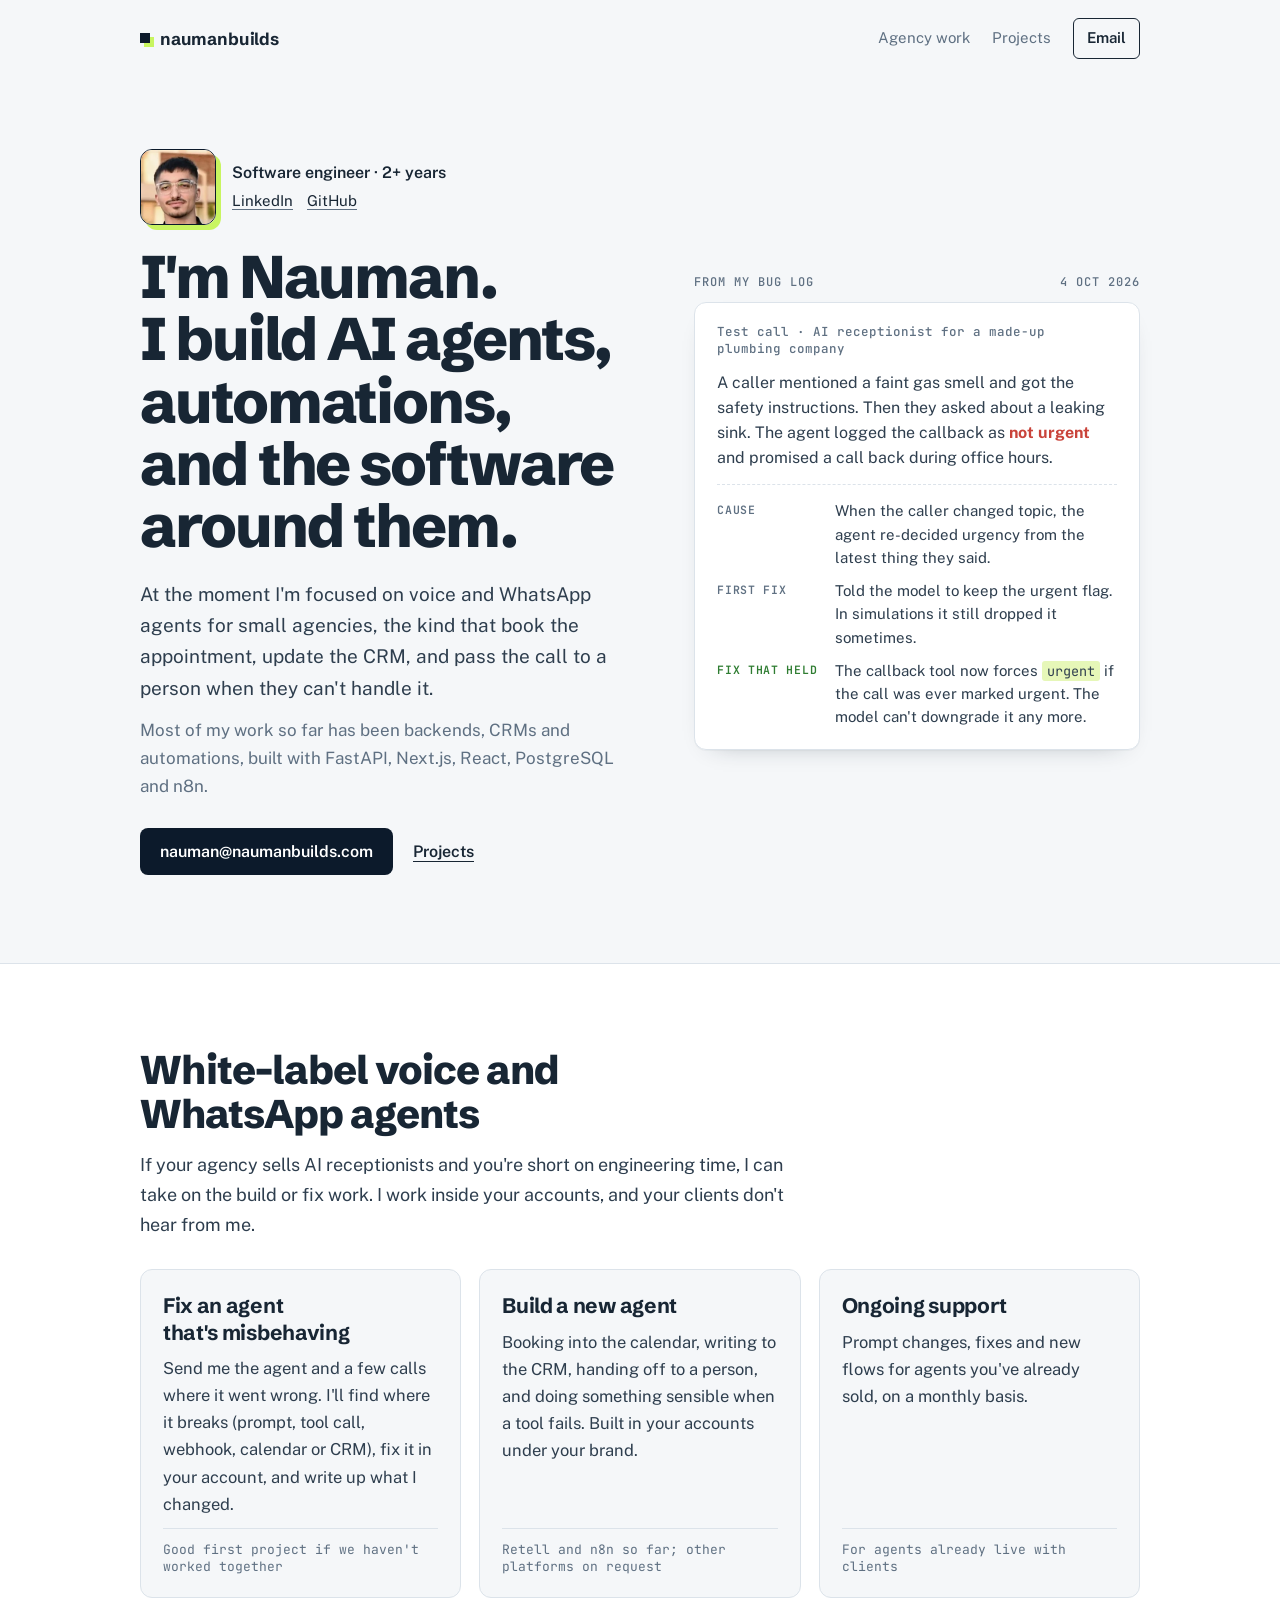
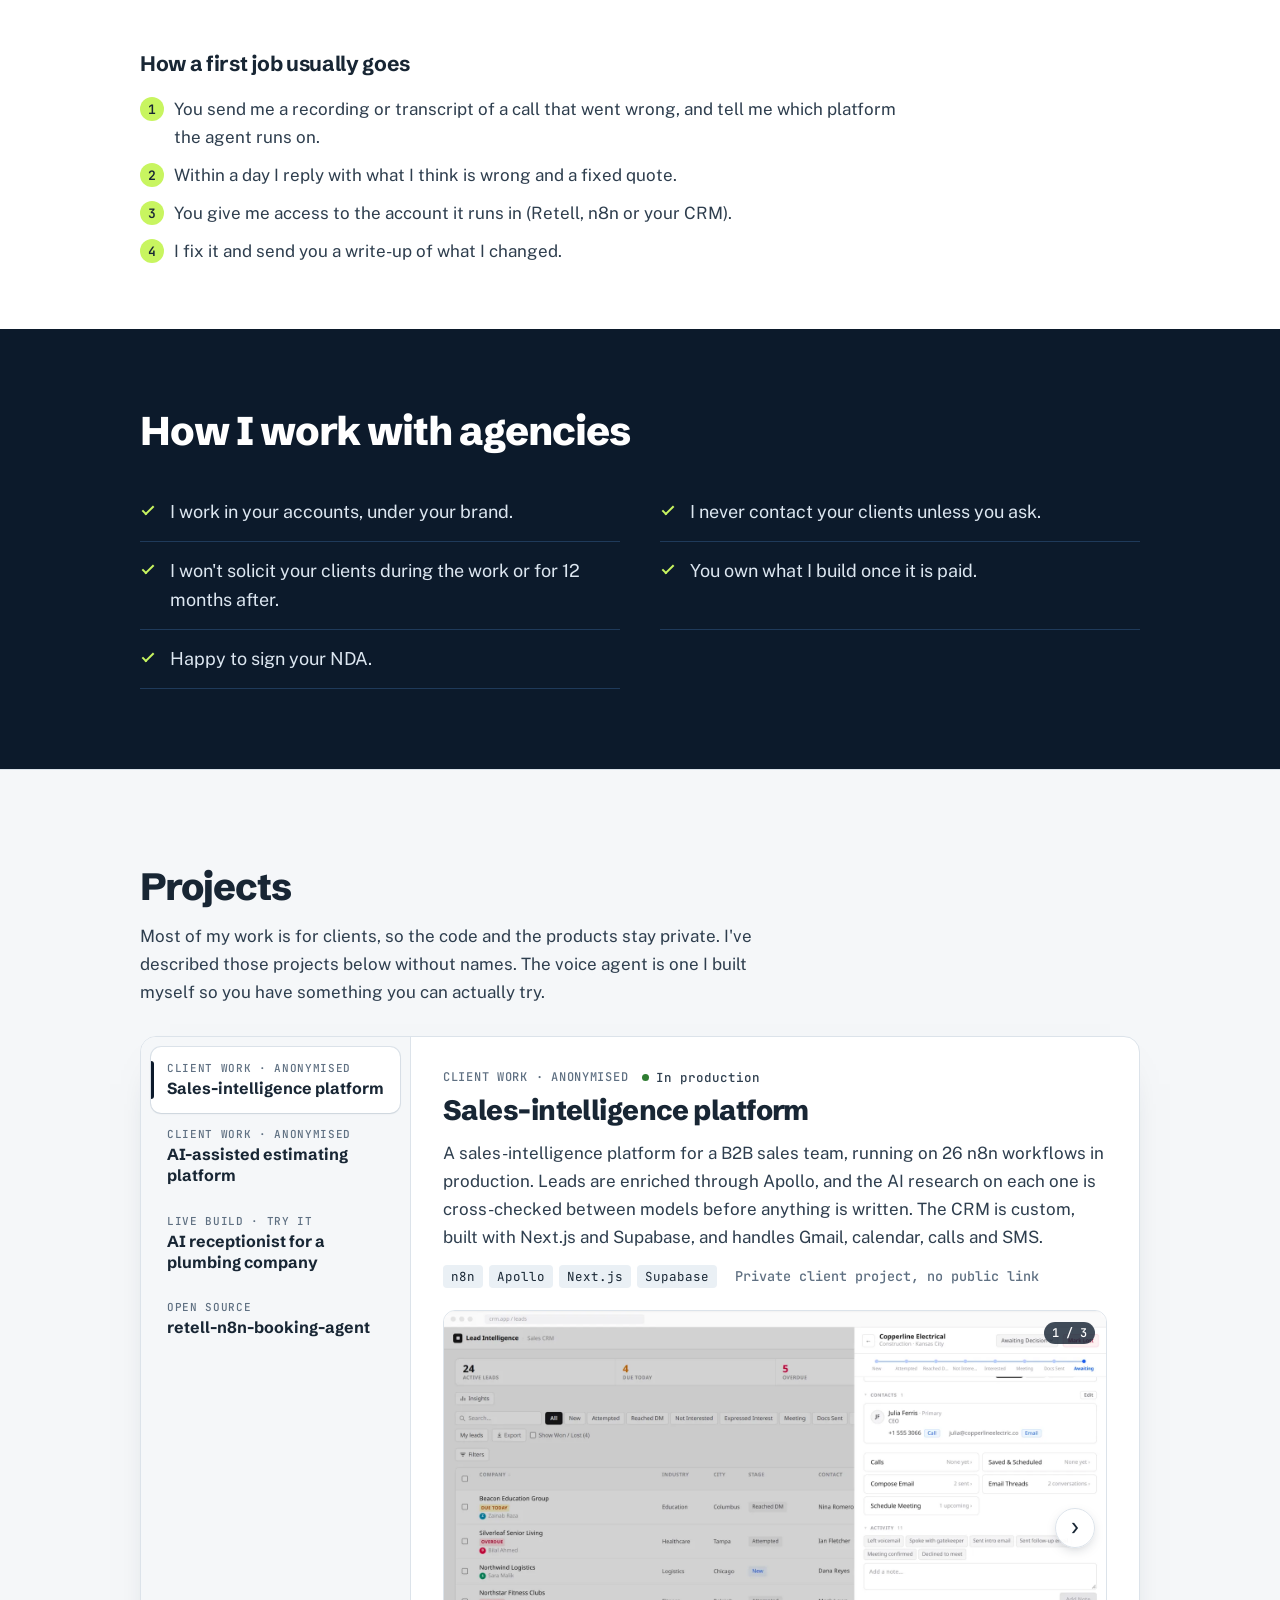
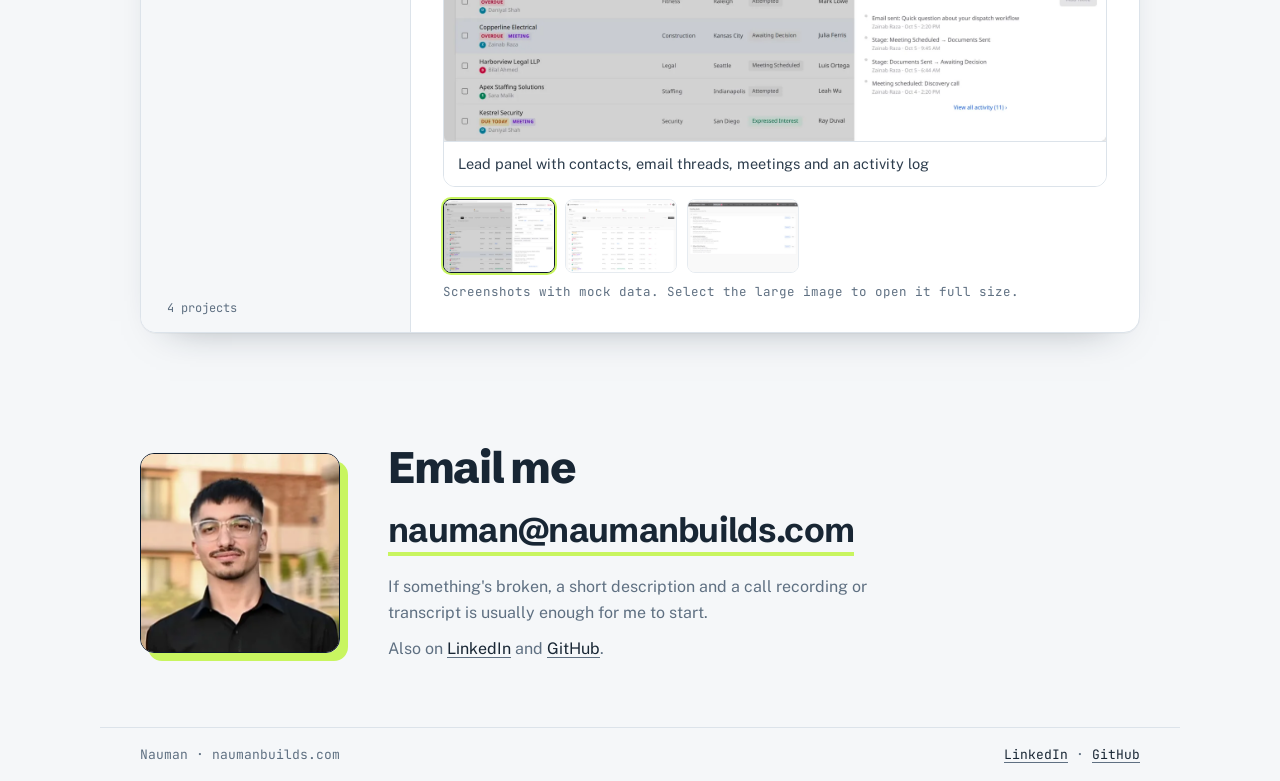
==== commit 20436b37: "Add page animations with a reduced-motion fallback Co-Authored-By: Claude Opus 5.5 <noreply@anthropi" ====
--- a/index.html
+++ b/index.html
@@ -291,5 +291,6 @@
 
 <script src="assets/js/projects.js" defer></script>
 <script src="assets/js/shots.js" defer></script>
+<script src="assets/js/motion.js" defer></script>
 </body>
 </html>
--- a/assets/css/site.css
+++ b/assets/css/site.css
@@ -274,3 +274,65 @@
   .thumb { width: 84px }
   .pv-flow { grid-template-columns: repeat(2, minmax(0, 1fr)) }
 }
+
+/* ---------- motion ----------
+   All motion is off for people who ask for reduced motion.
+   Scroll reveals only hide content once assets/js/motion.js has started (html.motion), so nothing stays hidden without it. */
+:root { --ease: cubic-bezier(.2, .7, .2, 1) }
+
+/* hover and focus feedback (cheap, works with reduced motion too: colour only) */
+.btn-mail, .service, .viewer-nav button, .thumb, .gal-btn, .nav-mail, .link-quiet, .contact .mail { transition: background-color .2s, border-color .2s, box-shadow .2s, color .2s, opacity .2s, text-underline-offset .2s }
+
+@media (prefers-reduced-motion: no-preference) {
+  .btn-mail, .service, .contact .mail, .gal-btn { transition: background-color .2s, border-color .2s, box-shadow .25s var(--ease), transform .25s var(--ease), opacity .2s }
+  .btn-mail:hover { transform: translateY(-2px); box-shadow: 0 10px 22px -12px rgba(12,26,43,.6) }
+  .service:hover { transform: translateY(-3px); border-color: #B8C4D0; box-shadow: 0 14px 28px -22px rgba(24,38,52,.55) }
+  .link-quiet:hover { text-underline-offset: 6px }
+  .contact .mail:hover { transform: translateX(3px) }
+  .gal-btn:hover { transform: scale(1.06) }
+
+  /* logo and photo: the lime square slides into place */
+  .logo i { animation: mark-in .7s var(--ease) .15s both }
+  .avatar { animation: photo-in .8s var(--ease) .1s both }
+  @keyframes mark-in { from { box-shadow: 0 0 0 var(--lime) } to { box-shadow: 4px 4px 0 var(--lime) } }
+  @keyframes photo-in { from { opacity: 0; transform: scale(.94); box-shadow: 0 0 0 var(--lime) } to { opacity: 1; transform: none; box-shadow: 5px 5px 0 var(--lime) } }
+
+  /* hero load sequence */
+  .hero .id-text, .hero h1, .hero .lede, .hero .lede-2, .hero .cta { animation: rise .7s var(--ease) both }
+  .hero .id-text { animation-delay: .15s }
+  .hero h1 { animation-delay: .22s }
+  .hero .lede { animation-delay: .34s }
+  .hero .lede-2 { animation-delay: .42s }
+  .hero .cta { animation-delay: .5s }
+  .bug-cap { animation: rise .6s var(--ease) .55s both }
+  .bug-card { animation: rise .7s var(--ease) .62s both }
+  @keyframes rise { from { opacity: 0; transform: translateY(16px) } to { opacity: 1; transform: none } }
+
+  /* the bug-log card plays out in order: what happened, cause, first fix, the fix that held */
+  .bug-card > p { animation: fade .5s var(--ease) both }
+  .bug-card > p:nth-of-type(1) { animation-delay: .8s }
+  .bug-card > p:nth-of-type(2) { animation-delay: .95s }
+  .bug-card .bad { animation: flag .9s ease-out 1.5s both }
+  .bug-card dl > * { animation: rise .55s var(--ease) both }
+  .bug-card dl > :nth-child(1), .bug-card dl > :nth-child(2) { animation-delay: 1.5s }
+  .bug-card dl > :nth-child(3), .bug-card dl > :nth-child(4) { animation-delay: 1.9s }
+  .bug-card dl > :nth-child(5), .bug-card dl > :nth-child(6) { animation-delay: 2.4s }
+  .bug-card dd:last-child code { animation: held 1.2s var(--ease) 2.9s both }
+  @keyframes fade { from { opacity: 0 } to { opacity: 1 } }
+  @keyframes flag { 0% { background: transparent } 30% { background: rgba(201,67,58,.16) } 100% { background: transparent } }
+  @keyframes held { 0% { background: var(--chip); box-shadow: none } 35% { background: var(--lime); box-shadow: 0 0 0 4px rgba(200,245,96,.45) } 100% { background: #E6F7B8; box-shadow: none } }
+
+  /* scroll reveals (only after motion.js marks the page) */
+  .motion [data-reveal] { opacity: 0; transform: translateY(18px); transition: opacity .65s var(--ease) var(--d, 0s), transform .65s var(--ease) var(--d, 0s) }
+  .motion [data-reveal].in { opacity: 1; transform: none }
+  .motion .terms li[data-reveal]::before { transform: rotate(-45deg) scale(0); transition: transform .4s var(--ease) calc(var(--d, 0s) + .25s) }
+  .motion .terms li[data-reveal].in::before { transform: rotate(-45deg) scale(1) }
+  .motion .first-job li[data-reveal]::before { transform: scale(.4); transition: transform .45s cubic-bezier(.3, 1.6, .5, 1) calc(var(--d, 0s) + .15s) }
+  .motion .first-job li[data-reveal].in::before { transform: translateY(-1px) scale(1) }
+
+  /* switching projects in the viewer */
+  .project.is-entering { animation: panel-in .38s var(--ease) both }
+  @keyframes panel-in { from { opacity: 0; transform: translateX(10px) } to { opacity: 1; transform: none } }
+  .viewer-nav button[aria-selected="true"]::before { animation: bar-in .3s var(--ease) both }
+  @keyframes bar-in { from { transform: scaleY(0) } to { transform: none } }
+}
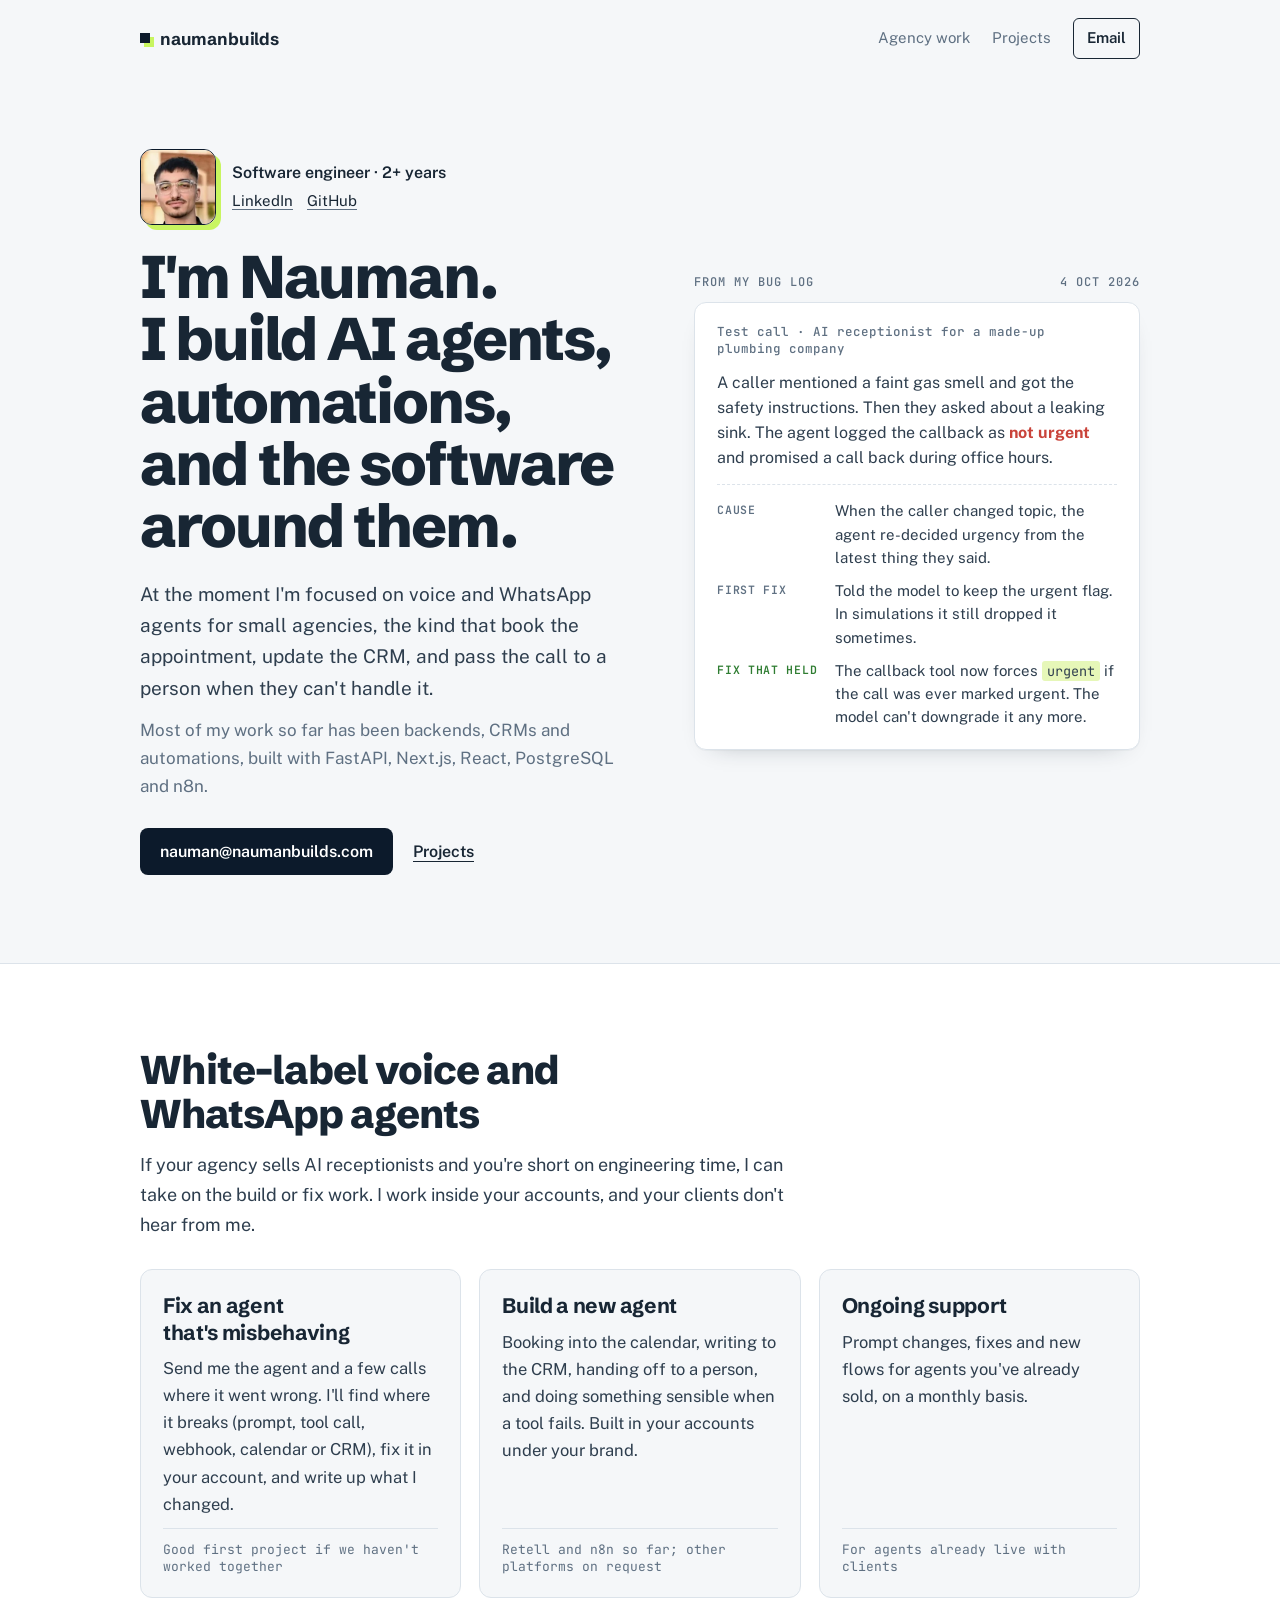
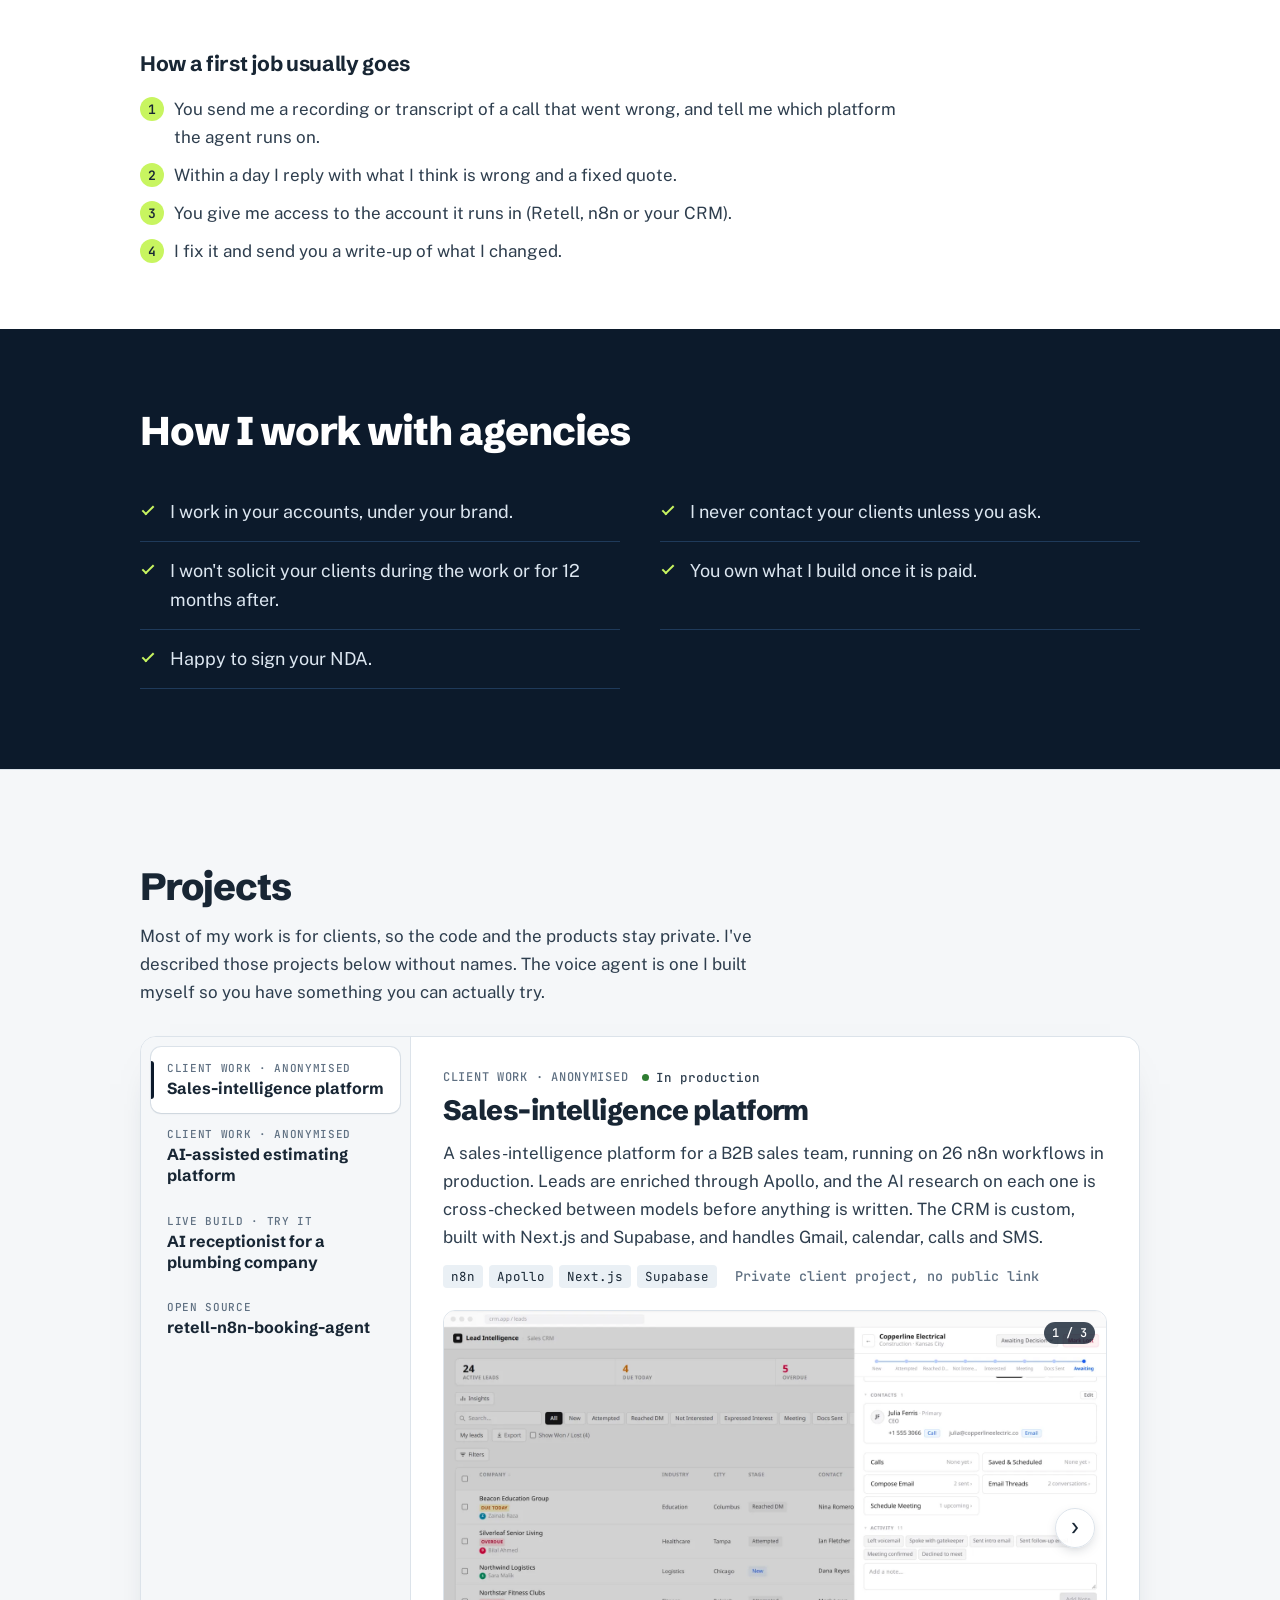
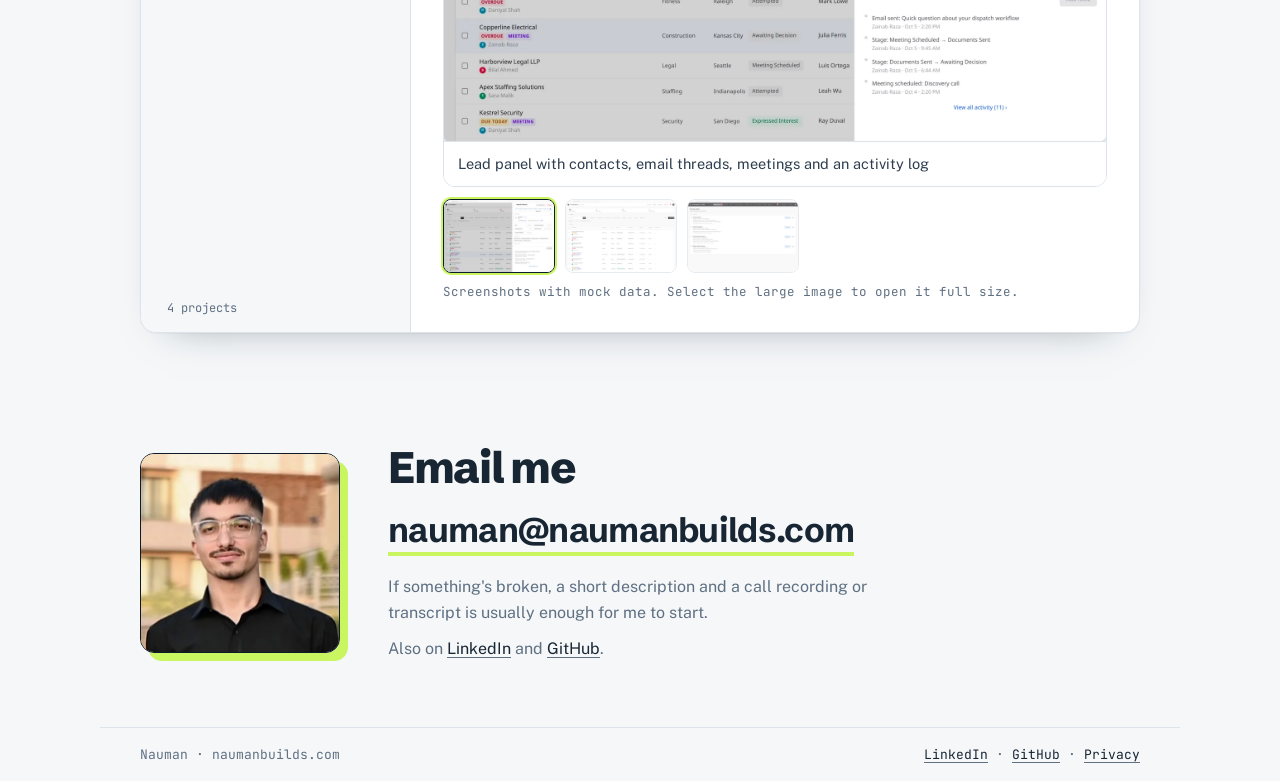
==== commit 7dbba2c4: "Add privacy page for the voice and WhatsApp demos Co-Authored-By: Claude Opus 5.5 <noreply@anthropic" ====
--- a/index.html
+++ b/index.html
@@ -277,7 +277,7 @@
 <footer class="site-foot">
   <div class="wrap">
     <span>Nauman · naumanbuilds.com</span>
-    <span><a href="https://www.linkedin.com/in/muhammad-nauman-4b3b47280">LinkedIn</a> · <a href="https://github.com/AzathothVoid">GitHub</a></span>
+    <span><a href="https://www.linkedin.com/in/muhammad-nauman-4b3b47280">LinkedIn</a> · <a href="https://github.com/AzathothVoid">GitHub</a> · <a href="privacy.html">Privacy</a></span>
   </div>
 </footer>
 
--- a/assets/css/site.css
+++ b/assets/css/site.css
@@ -336,3 +336,11 @@
   .viewer-nav button[aria-selected="true"]::before { animation: bar-in .3s var(--ease) both }
   @keyframes bar-in { from { transform: scaleY(0) } to { transform: none } }
 }
+
+/* ---------- text pages (privacy) ---------- */
+.doc { padding-block: 48px 72px; max-width: calc(68ch + 2 * var(--gutter)) }
+.doc h1 { font-size: clamp(34px, 5vw, 48px); letter-spacing: -.03em; margin-top: 10px }
+.doc .lede { max-width: none }
+.doc h2 { font-size: 22px; letter-spacing: -.01em; margin-top: 40px }
+.doc p { margin: 12px 0 0 }
+.doc a { color: var(--ink); text-underline-offset: 3px }
